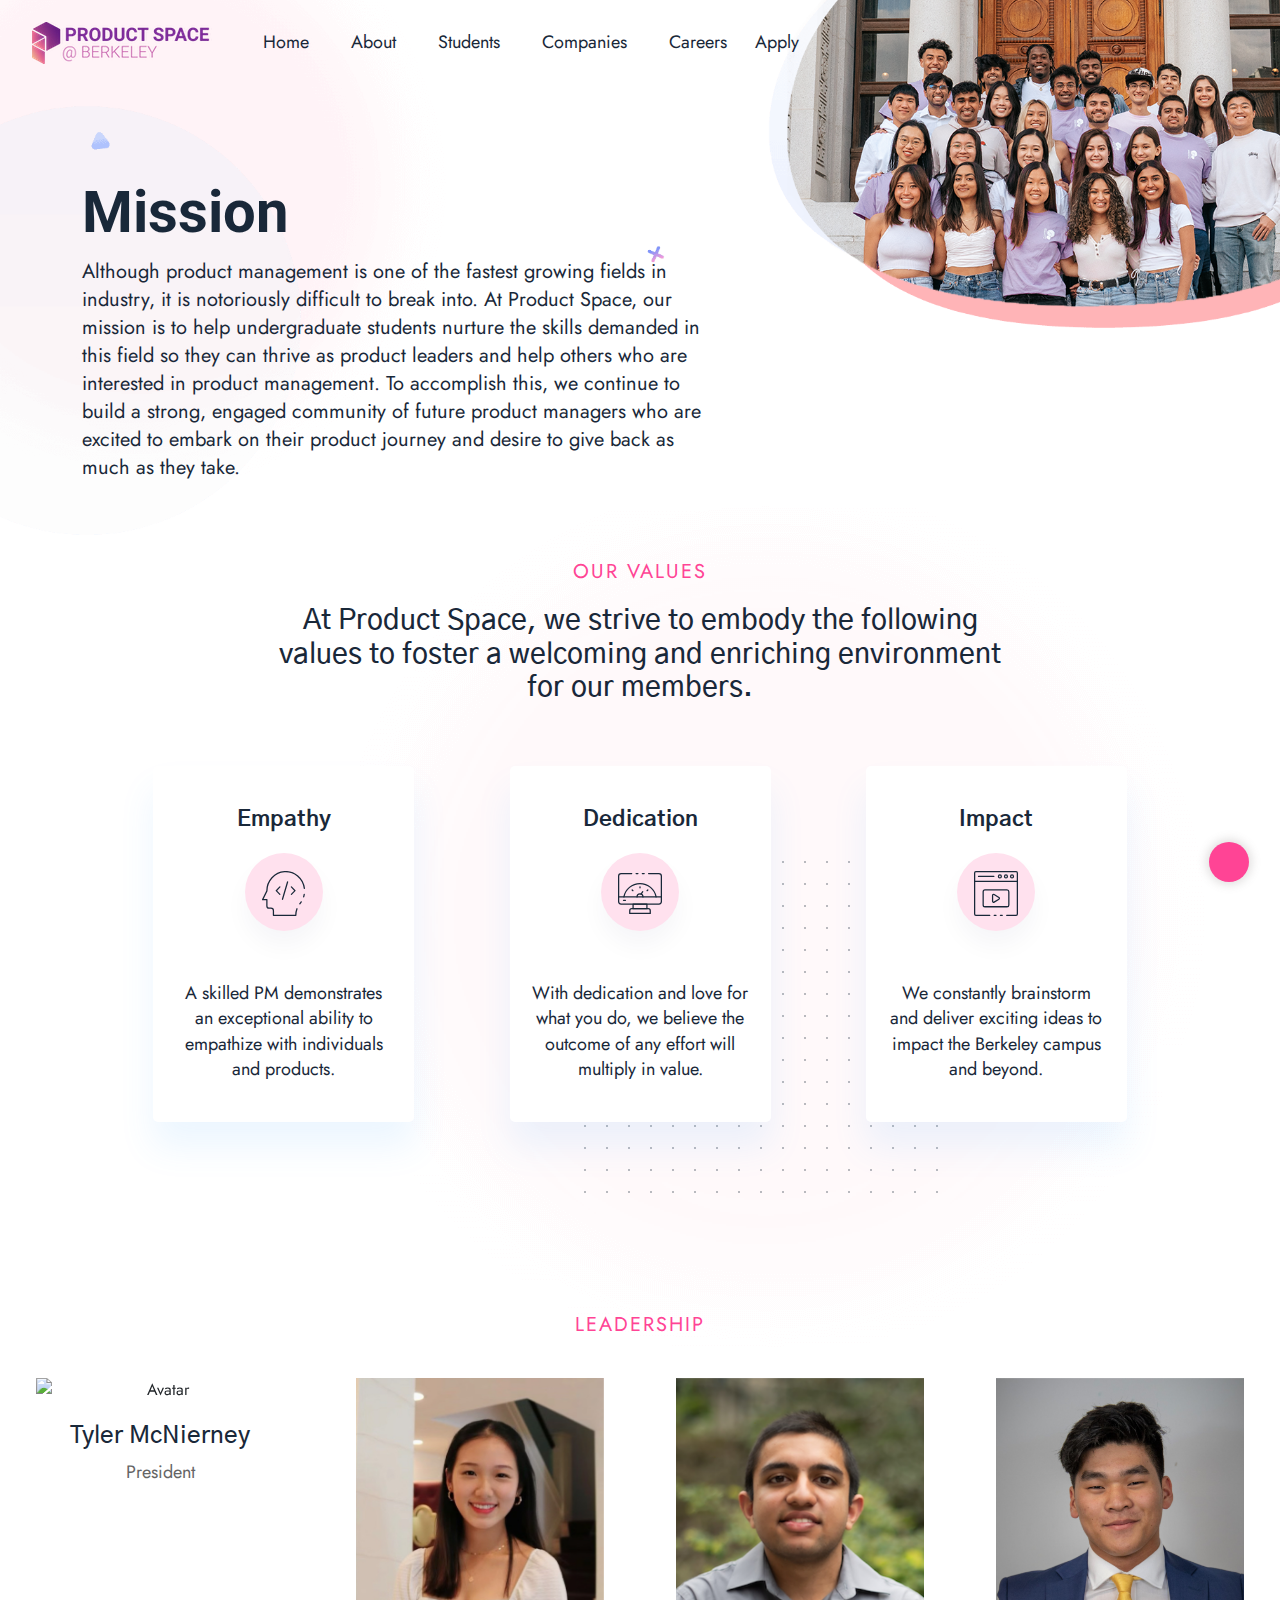
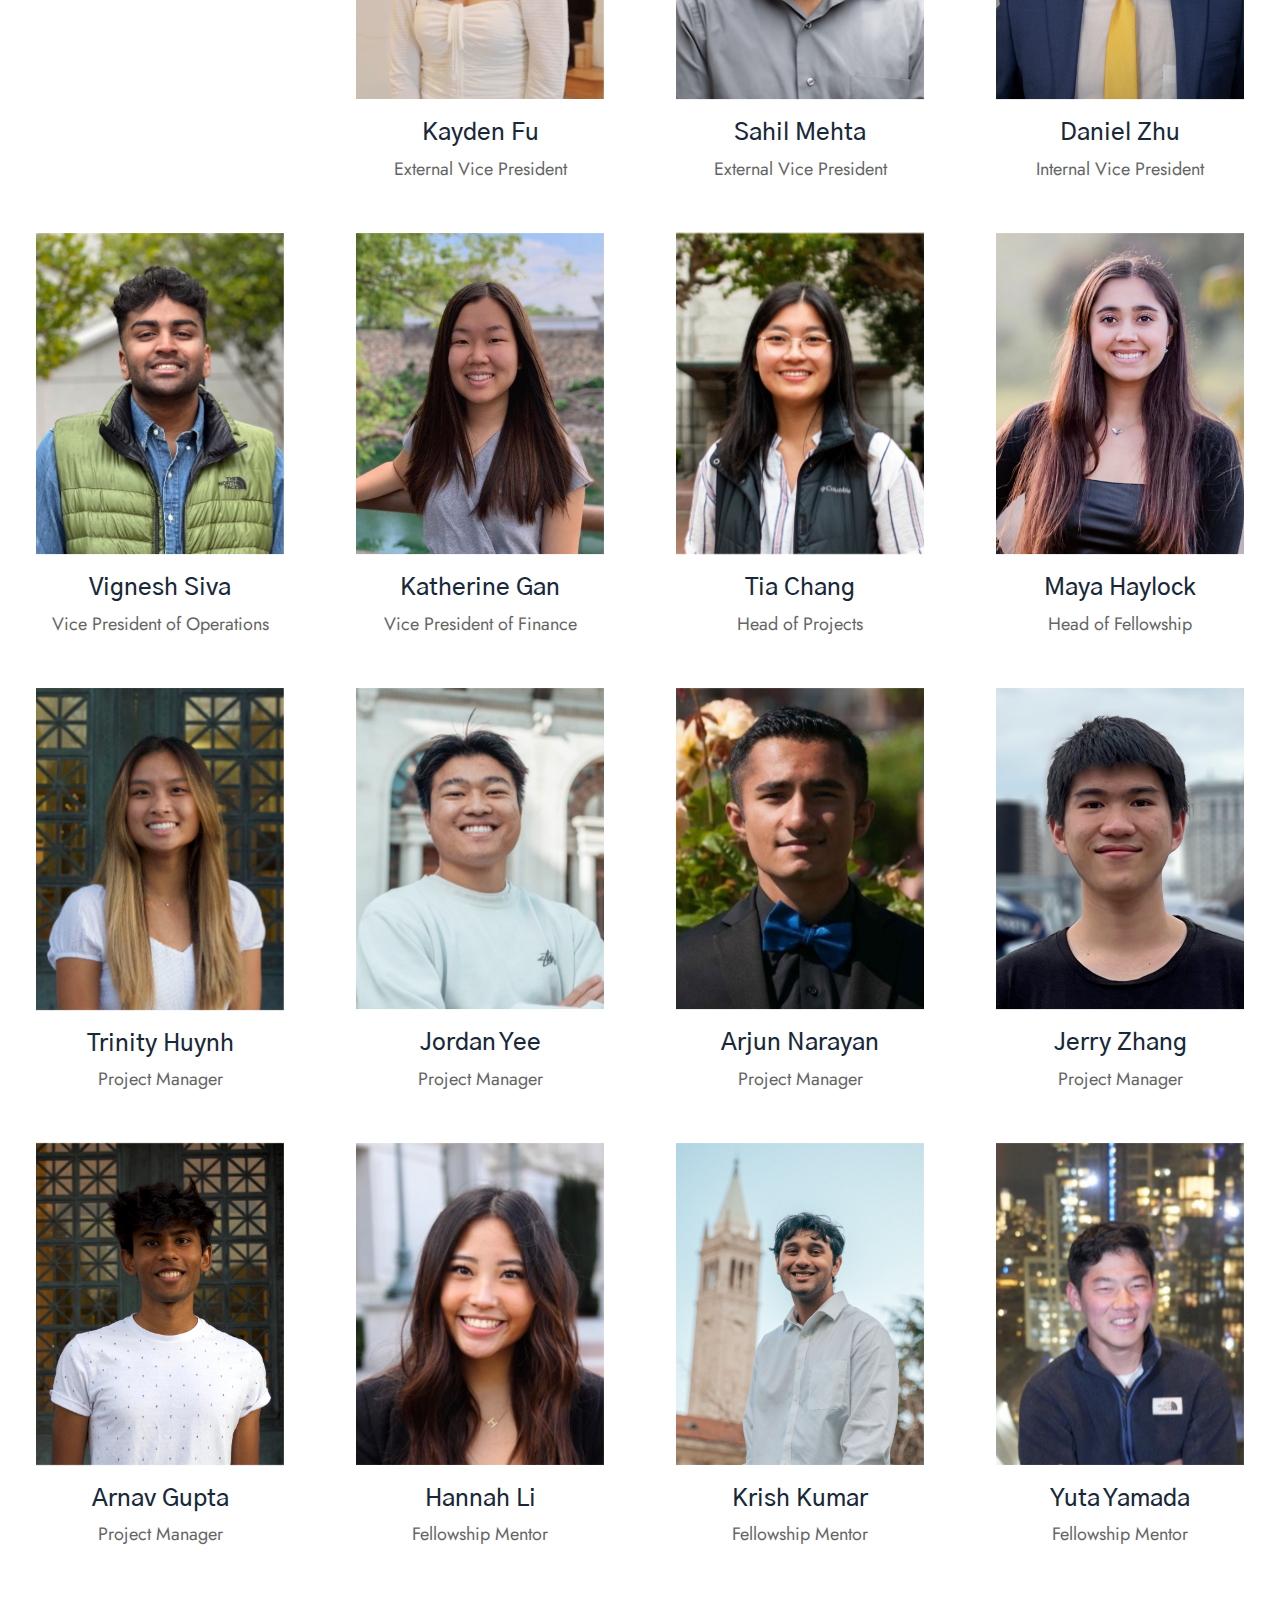
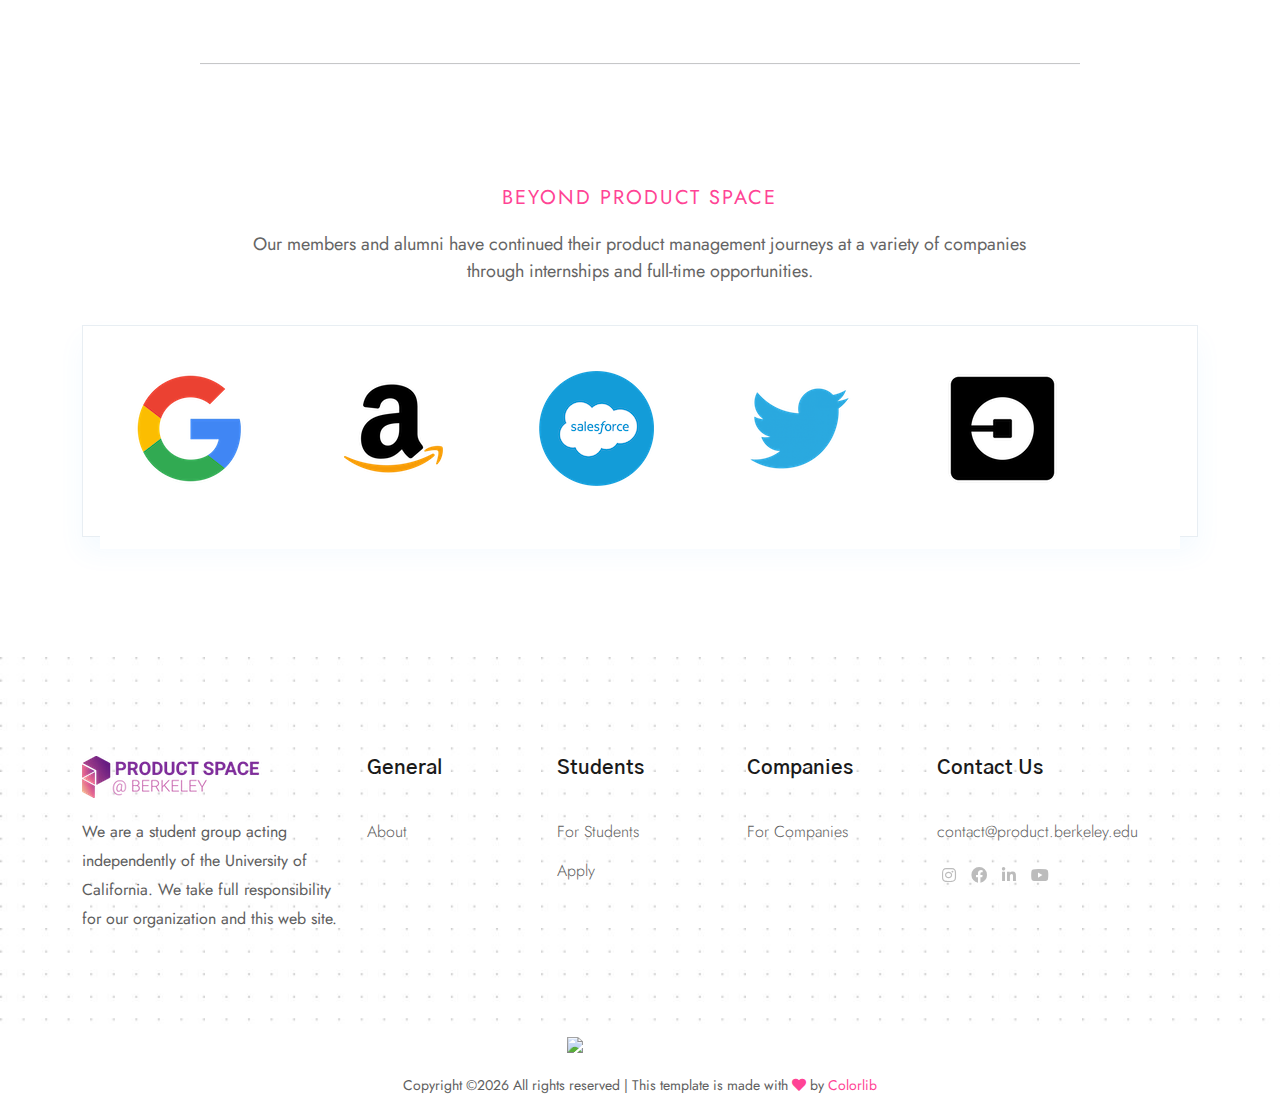
==== about.html @ 1b73aaff "updating structure" ====
<!doctype html>
<html class="no-js" lang="zxx">
<head>
    <meta charset="utf-8">
    <meta http-equiv="x-ua-compatible" content="ie=edge">
    <title>Product Space @ Berkeley</title>
    <meta name="description" content="">
    <meta name="viewport" content="width=device-width, initial-scale=1">
    <link rel="shortcut icon" type="image/x-icon" href="assets/img/icon/ps_icon.png">

    <!-- CSS here -->
    <link rel="stylesheet" href="assets/css/bootstrap.min.css">
    <link rel="stylesheet" href="assets/css/owl.carousel.min.css">
    <link rel="stylesheet" href="assets/css/slicknav.css">
    <link rel="stylesheet" href="assets/css/animate.min.css">
    <link rel="stylesheet" href="assets/css/magnific-popup.css">
    <link rel="stylesheet" href="assets/css/fontawesome-all.min.css">
    <link rel="stylesheet" href="assets/css/themify-icons.css">
    <link rel="stylesheet" href="assets/css/slick.css">
    <link rel="stylesheet" href="assets/css/nice-select.css">
    <link rel="stylesheet" href="assets/css/style.css">
    <link rel="preconnect" href="https://fonts.gstatic.com">
    <link href="https://fonts.googleapis.com/css2?family=Gothic+A1:wght@300&display=swap" rel="stylesheet">
    <link href="https://fonts.googleapis.com/css2?family=Roboto&display=swap" rel="stylesheet">

    <!-- Global site tag (gtag.js) - Google Analytics -->
    <script async src="https://www.googletagmanager.com/gtag/js?id=G-2GPF5VS513"></script>
    <script>
    window.dataLayer = window.dataLayer || [];
    function gtag(){dataLayer.push(arguments);}
    gtag('js', new Date());

    gtag('config', 'G-2GPF5VS513');
    </script>
</head>
<body>
    <header>
        <div class="header-area header-transparent">
            <div class="main-header header-sticky">
                <div class="container-fluid">
                    <div class="d-flex align-items-center justify-content-between flex-wrap position-relative">
                        <!-- Logo -->
                        <div class="left-side d-flex align-items-center">
                            <div class="logo">
                                <a href="/"><img src="assets/img/logo/logo.png" alt=""></a>
                            </div>
                            <!-- Main-menu -->
                            <div class="main-menu d-none d-lg-block">
                                <nav>
                                    <ul id="navigation">
                                        <li><a href="/">Home</a></li>
                                        <li><a href="about.html">About</a></li>
                                        <li><a href="students.html">Students</a></li>
                                        <li><a href="companies.html">Companies</a></li>
                                        <li><a href="careers.html">Careers</a></li>
                                        <li><a href="apply.html">Apply</a></li>
                                    </ul>
                                </nav>
                            </div>
                        </div>
                        <!-- Mobile Menu -->
                        <div class="col-12">
                            <div class="mobile_menu d-block d-lg-none"></div>
                        </div>
                    </div>
                </div>
            </div>
        </div>
    </header>
    <main>
        <!-- Slider Area Start-->
        <div class="slider-area position-relative">
            <div class="single-sliders slider-height2 slider-aboutbg d-flex align-items-center">
                <div class="container top-padding">
                    <div class="row align-items-center">
                        <div class="col-xxl-6 col-xl-7 col-lg-7 col-md-9">
                            <div class="hero-caption">
                                <h1>Mission</h1>
                                <p>Although product management is one of the fastest growing fields in industry, it is notoriously difficult to break into. At Product Space, our mission is to help undergraduate students nurture the skills demanded in this field so they can thrive as product leaders and help others who are interested in product management. To accomplish this, we continue to build a strong, engaged community of future product managers who are excited to embark on their product journey and desire to give back as much as they take.</p>
                            </div>
                        </div>
                    </div>
                </div>
            </div>
        </div>
        <!-- Slider Area End -->
        <!-- About Area  -->
        <section class="categories-area bottom-padding position-relative">
            <div class="container">
                <div class="row justify-content-center">
                    <div class="col-xl-8 col-lg-8 col-md-10">
                        <!-- Section Tittle -->
                        <div class="section-tittle text-center mb-60">
                            <span>Our Values</span>
                            <h3>At Product Space, we strive to embody the following values to foster a welcoming and enriching environment for our members.</h3>
                        </div>
                    </div>
                </div>
                <div class="row justify-content-evenly">
                    <div class="col-xl-3 col-lg-4 col-md-6 col-sm-6">
                        <div class="single-cat mb-50">
                            <h5><a>Empathy</a></h5>
                            <div class="cat-icon">
                                <img src="assets/img/icon/services1.svg" alt="">
                            </div>
                            <div class="cat-cap">
                                <p>A skilled PM demonstrates an exceptional ability to empathize with individuals and products.</p>
                            </div>
                        </div>
                    </div>
                    <div class="col-xl-3 col-lg-4 col-md-6 col-sm-6">
                        <div class="single-cat mb-50">
                            <h5><a>Dedication</a></h5>
                            <div class="cat-icon">
                                <img src="assets/img/icon/services2.svg" alt="">
                            </div>
                            <div class="cat-cap">
                                <p>With dedication and love for what you do, we believe the outcome of any effort will multiply in value.</p>
                            </div>
                        </div>
                    </div>
                    <div class="col-xl-3 col-lg-4 col-md-6 col-sm-6">
                        <div class="single-cat mb-50">
                            <h5><a>Impact</a></h5>
                            <div class="cat-icon">
                                <img src="assets/img/icon/services3.svg" alt="">
                            </div>
                            <div class="cat-cap">
                                <p>We constantly brainstorm and deliver exciting ideas to impact the Berkeley campus and beyond.</p>
                            </div>
                        </div>
                    </div>
                </div>
            </div>
            <div class="shape-s1 d-none d-xxl-block">
                <img src="assets/img/gallery/shape-1.png" alt="">
            </div>
            <div class="shape-s2 d-none d-xl-block">
                <img src="assets/img/gallery/shape-2.png" alt="">
            </div>
        </section>
        <!-- About Area End -->
        <!-- About 1 Start-->
        <section class="about-low-area">
            <div class="container-fluid">
                <div class="row justify-content-center pb-25">
                    <div class="col-xxl-10 col-xl-12 col-lg-8 col-md-8">
                        <!-- Section Tittle -->
                        <div class="section-tittle section-tittle3 text-center">
                            <span>Leadership</span>
                            <!-- Row One-->
                            <div class="row justify-content-around mb-15">
                                <div class="col-xl-3 col-lg-5 col-md-6 col-sm-6">
                                    <div class="section-tittle container">
                                        <img src="assets/img/profiles/tyler.jpg" style="width: 100%" class="section-tittle image" alt="Avatar">
                                        <div class="section-tittle middle">
                                            <div class="container-fluid">
                                                <a href="https://www.linkedin.com/in/tyler-mcnierney/" target="blank">
                                                    <img src="assets/img/icon/linkedin_icon.png" alt="">
                                                </a>
                                                <a href="mailto: tyler@product.berkeley.edu">
                                                    <img src="assets/img/icon/mail.png" alt="">
                                                </a>
                                            </div>
                                        </div>
                                    </div>
                                    <h4>Tyler McNierney</h4>
                                    <p>President</p>
                                </div>
                                <div class="col-xl-3 col-lg-5 col-md-6 col-sm-6">
                                    <div class="section-tittle container">
                                        <img src="assets/img/profiles/kayden.jpg" style="width: 100%" class="section-tittle image" alt="Avatar">
                                        <div class="section-tittle middle">
                                            <div class="container-fluid">
                                                <a href="https://www.linkedin.com/in/kayden-fu-0712/" target="blank">
                                                    <img src="assets/img/icon/linkedin_icon.png" alt="">
                                                </a>
                                                <a href="mailto: kayden@product.berkeley.edu">
                                                    <img src="assets/img/icon/mail.png" alt="">
                                                </a>
                                            </div>
                                        </div>
                                    </div>
                                    <h4>Kayden Fu</h4>
                                    <p>External Vice President</p>
                                </div>
                                <div class="col-xl-3 col-lg-5 col-md-6 col-sm-6">
                                    <div class="section-tittle container">
                                        <img src="assets/img/profiles/sahil.png" style="width: 100%" class="section-tittle image" alt="Avatar">
                                        <div class="section-tittle middle">
                                            <div class="container-fluid">
                                                <a href="https://www.linkedin.com/in/sahil-mehta-412783190/" target="blank">
                                                    <img src="assets/img/icon/linkedin_icon.png" alt="">
                                                </a>
                                                <a href="mailto: sahilmehta@product.berkeley.edu">
                                                    <img src="assets/img/icon/mail.png" alt="">
                                                </a>
                                            </div>
                                        </div>
                                    </div>
                                    <h4>Sahil Mehta</h4>
                                    <p>External Vice President</p>
                                </div>
                                <div class="col-xl-3 col-lg-5 col-md-6 col-sm-6">
                                    <div class="section-tittle container">
                                        <img src="assets/img/profiles/daniel.jpg" style="width: 100%" class="section-tittle image" alt="Avatar">
                                        <div class="section-tittle middle">
                                            <div class="container-fluid">
                                                <a href="https://www.linkedin.com/in/dzhu2/" target="blank">
                                                    <img src="assets/img/icon/linkedin_icon.png" alt="">
                                                </a>
                                                <a href="mailto: dan@product.berkeley.edu">
                                                    <img src="assets/img/icon/mail.png" alt="">
                                                </a>
                                            </div>
                                        </div>
                                    </div>
                                    <h4>Daniel Zhu</h4>
                                    <p>Internal Vice President</p>
                                </div>
                            </div>
                            <!-- Row Two-->
                            <div class="row justify-content-around mb-15">
                                <div class="col-xl-3 col-lg-5 col-md-6 col-sm-6">
                                    <div class="section-tittle container">
                                        <img src="assets/img/profiles/vignesh.jpg" style="width: 100%" class="section-tittle image" alt="Avatar">
                                        <div class="section-tittle middle">
                                            <div class="container-fluid">
                                                <a href="https://www.linkedin.com/in/vsivapra/" target="blank">
                                                    <img src="assets/img/icon/linkedin_icon.png" alt="">
                                                </a>
                                                <a href="mailto: vignesh@product.berkeley.edu">
                                                    <img src="assets/img/icon/mail.png" alt="">
                                                </a>
                                            </div>
                                        </div>
                                    </div>
                                    <h4>Vignesh Siva</h4>
                                    <p>Vice President of Operations</p>
                                </div>

                                <div class="col-xl-3 col-lg-5 col-md-6 col-sm-6">
                                    <div class="section-tittle container">
                                        <img src="assets/img/profiles/katherine.jpg" style="width: 100%" class="section-tittle image" alt="Avatar">
                                        <div class="section-tittle middle">
                                            <div class="container-fluid">
                                                <a href="https://www.linkedin.com/in/katherine-gan/" target="blank">
                                                    <img src="assets/img/icon/linkedin_icon.png" alt="">
                                                </a>
                                                <a href="mailto: katherine@product.berkeley.edu">
                                                    <img src="assets/img/icon/mail.png" alt="">
                                                </a>
                                            </div>
                                        </div>
                                    </div>
                                    <h4>Katherine Gan</h4>
                                    <p>Vice President of Finance</p>
                                </div>
                                <div class="col-xl-3 col-lg-5 col-md-6 col-sm-6">
                                    <div class="section-tittle container">
                                        <img src="assets/img/profiles/tia.jpg" style="width: 100%" class="section-tittle image" alt="Avatar">
                                        <div class="section-tittle middle">
                                            <div class="container-fluid">
                                                <a href="https://www.linkedin.com/in/tiatyngchang/" target="blank">
                                                    <img src="assets/img/icon/linkedin_icon.png" alt="">
                                                </a>
                                                <a href="mailto: tia@product.berkeley.edu">
                                                    <img src="assets/img/icon/mail.png" alt="">
                                                </a>
                                            </div>
                                        </div>
                                    </div>
                                    <h4>Tia Chang</h4>
                                    <p>Head of Projects</p>
                                </div>
                                <div class="col-xl-3 col-lg-5 col-md-6 col-sm-6">
                                    <div class="section-tittle container">
                                        <img src="assets/img/profiles/maya.jpeg" style="width: 100%" class="section-tittle image" alt="Avatar">
                                        <div class="section-tittle middle">
                                            <div class="container-fluid">
                                                <a href="https://www.linkedin.com/in/mayahaylock/" target="blank">
                                                    <img src="assets/img/icon/linkedin_icon.png" alt="">
                                                </a>
                                                <a href="mailto: maya@product.berkeley.edu">
                                                    <img src="assets/img/icon/mail.png" alt="">
                                                </a>
                                            </div>
                                        </div>
                                    </div>
                                    <h4>Maya Haylock</h4>
                                    <p>Head of Fellowship</p>
                                </div>
                            </div>
                            <!-- Row Three-->
                            <div class="row justify-content-around mb-15">
                                <div class="col-xl-3 col-lg-5 col-md-6 col-sm-6">
                                    <div class="section-tittle container">
                                        <img src="assets/img/profiles/trinity.jpg" style="width: 100%" class="section-tittle image" alt="Avatar">
                                        <div class="section-tittle middle">
                                            <div class="container-fluid">
                                                <a href="https://www.linkedin.com/in/trinityhuynh/" target="blank">
                                                    <img src="assets/img/icon/linkedin_icon.png" alt="">
                                                </a>
                                                <a href="mailto: trinity@product.berkeley.edu">
                                                    <img src="assets/img/icon/mail.png" alt="">
                                                </a>
                                            </div>
                                        </div>
                                    </div>
                                    <h4>Trinity Huynh</h4>
                                    <p>Project Manager</p>
                                </div>
                                <div class="col-xl-3 col-lg-5 col-md-6 col-sm-6">
                                    <div class="section-tittle container">
                                        <img src="assets/img/profiles/jordan.jpeg" style="width: 100%" class="section-tittle image" alt="Avatar">
                                        <div class="section-tittle middle">
                                            <div class="container-fluid">
                                                <a href="https://www.linkedin.com/in/jordan-terence-yee/" target="blank">
                                                    <img src="assets/img/icon/linkedin_icon.png" alt="">
                                                </a>
                                                <a href="mailto: jordan@product.berkeley.edu">
                                                    <img src="assets/img/icon/mail.png" alt="">
                                                </a>
                                            </div>
                                        </div>
                                    </div>
                                    <h4>Jordan Yee</h4>
                                    <p>Project Manager</p>
                                </div>
                                <div class="col-xl-3 col-lg-5 col-md-6 col-sm-6">
                                    <div class="section-tittle container">
                                        <img src="assets/img/profiles/arjun.jpeg" style="width: 100%" class="section-tittle image" alt="Avatar">
                                        <div class="section-tittle middle">
                                            <div class="container-fluid">
                                                <a href="https://www.linkedin.com/in/arjunn11/" target="blank">
                                                    <img src="assets/img/icon/linkedin_icon.png" alt="">
                                                </a>
                                                <a href="mailto: tia@product.berkeley.edu">
                                                    <img src="assets/img/icon/mail.png" alt="">
                                                </a>
                                            </div>
                                        </div>
                                    </div>
                                    <h4>Arjun Narayan</h4>
                                    <p>Project Manager</p>
                                </div>
                                <div class="col-xl-3 col-lg-5 col-md-6 col-sm-6">
                                    <div class="section-tittle container">
                                        <img src="assets/img/profiles/jerry.png" style="width: 100%" class="section-tittle image" alt="Avatar">
                                        <div class="section-tittle middle">
                                            <div class="container-fluid">
                                                <a href="https://www.linkedin.com/in/jerrywzhang/" target="blank">
                                                    <img src="assets/img/icon/linkedin_icon.png" alt="">
                                                </a>
                                                <a href="mailto: jerry@product.berkeley.edu">
                                                    <img src="assets/img/icon/mail.png" alt="">
                                                </a>
                                            </div>
                                        </div>
                                    </div>
                                    <h4>Jerry Zhang</h4>
                                    <p>Project Manager</p>
                                </div>
                            </div>
                            <!--Row Four-->
                            <div class="row justify-content-center mb-15">
                                <div class="col-xl-3 col-lg-5 col-md-6 col-sm-6">
                                    <div class="section-tittle container">
                                        <img src="assets/img/profiles/arnav.jpg" style="width: 100%" class="section-tittle image" alt="Avatar">
                                        <div class="section-tittle middle">
                                            <div class="container-fluid">
                                                <a href="https://www.linkedin.com/in/g-arnav/" target="blank">
                                                    <img src="assets/img/icon/linkedin_icon.png" alt="">
                                                </a>
                                                <a href="mailto: arnav@product.berkeley.edu">
                                                    <img src="assets/img/icon/mail.png" alt="">
                                                </a>
                                            </div>
                                        </div>
                                    </div>
                                    <h4>Arnav Gupta</h4>
                                    <p>Project Manager</p>
                                </div>
                                <div class="col-xl-3 col-lg-5 col-md-6 col-sm-6">
                                    <div class="section-tittle container">
                                        <img src="assets/img/profiles/hannah.jpeg" style="width: 100%" class="section-tittle image" alt="Avatar">
                                        <div class="section-tittle middle">
                                            <div class="container-fluid">
                                                <a href="https://www.linkedin.com/in/hannahshineli/" target="blank">
                                                    <img src="assets/img/icon/linkedin_icon.png" alt="">
                                                </a>
                                                <a href="mailto: hannah@product.berkeley.edu">
                                                    <img src="assets/img/icon/mail.png" alt="">
                                                </a>
                                            </div>
                                        </div>
                                    </div>
                                    <h4>Hannah Li</h4>
                                    <p>Fellowship Mentor</p>
                                </div>
                                <div class="col-xl-3 col-lg-5 col-md-6 col-sm-6">
                                    <div class="section-tittle container">
                                        <img src="assets/img/profiles/krish.jpeg" style="width: 100%" class="section-tittle image" alt="Avatar">
                                        <div class="section-tittle middle">
                                            <div class="container-fluid">
                                                <a href="https://www.linkedin.com/in/krish-kumar-739942222/" target="blank">
                                                    <img src="assets/img/icon/linkedin_icon.png" alt="">
                                                </a>
                                                <a href="mailto: krish@product.berkeley.edu">
                                                    <img src="assets/img/icon/mail.png" alt="">
                                                </a>
                                            </div>
                                        </div>
                                    </div>
                                    <h4>Krish Kumar</h4>
                                    <p>Fellowship Mentor</p>
                                </div>
                                <div class="col-xl-3 col-lg-5 col-md-6 col-sm-6">
                                    <div class="section-tittle container">
                                        <img src="assets/img/profiles/yuta.jpeg" style="width: 100%" class="section-tittle image" alt="Avatar">
                                        <div class="section-tittle middle">
                                            <div class="container-fluid">
                                                <a href="https://www.linkedin.com/in/yutayamada/" target="blank">
                                                    <img src="assets/img/icon/linkedin_icon.png" alt="">
                                                </a>
                                                <a href="mailto: yuta@product.berkeley.edu">
                                                    <img src="assets/img/icon/mail.png" alt="">
                                                </a>
                                            </div>
                                        </div>
                                    </div>
                                    <h4>Yuta Yamada</h4>
                                    <p>Fellowship Mentor</p>
                                </div>
                            </div>
                        </div>
                    </div>
                </div>
                <hr size="4" style="width:70%; margin-top: 60px; margin-bottom: 100px; margin-left: auto; margin-right: auto;">
                <div class="row justify-content-center pb-25">
                    <div class="col-xxl-6 col-xl-8 col-lg-8 col-md-10">
                        <!-- Section Tittle -->
                        <div class="section-tittle section-tittle3 text-center">
                            <span>Beyond Product Space</span>
                            <p>Our members and alumni have continued their product management journeys at a variety of companies through internships and full-time opportunities.</p>
                        </div>
                    </div>
                </div>
            </div>
        </section>
        <!-- About  End-->
        <!-- Brand Area Start -->
        <div class="brand-area bottom-padding">
            <div class="container">
                <div class="row justify-content-center align-items-center">
                    <div class="col-xl-12">
                        <div class="brand-active justify-content-center align-items-center pt-50 pb-40">
                            <div class="single-brand">
                                <!-- <h1>Google</h1> -->
                                <img src="assets/img/gallery/google.png" alt="">
                            </div>
                            <div class="single-brand">
                                <!-- <h1>Amazon</h1> -->
                                <img src="assets/img/gallery/amazon.png" alt="">
                            </div>
                            <div class="single-brand">
                                <!-- <h1>Salesforce</h1> -->
                                <img src="assets/img/gallery/salesforce.png" alt="">
                            </div>
                            <div class="single-brand">
                                <!-- <h1>Twitter</h1> -->
                                <img src="assets/img/gallery/twitter.png" alt="">
                            </div>
                            <div class="single-brand">
                                <!-- <h1>Uber</h1> -->
                                <img src="assets/img/gallery/uber.png" alt="">
                            </div>
                            <div class="single-brand">
                                <!-- <h1>Microsoft</h1> -->
                                <img src="assets/img/gallery/microsoft.png" alt="">
                            </div>
                            <div class="single-brand">
                                <!-- <h1>Tesla</h1> -->
                                <img src="assets/img/gallery/tesla.png" alt="">
                            </div>
                            <div class="single-brand">
                                <!-- <h1>Intuit</h1> -->
                                <img src="assets/img/gallery/intuit.png" alt="">
                            </div>
                            <div class="single-brand">
                                <!-- <h1>PagerDuty</h1> -->
                                <img src="assets/img/gallery/pagerduty.png" alt="">
                            </div>
                            <div class="single-brand">
                                <!-- <h1>TikTok</h1> -->
                                <img src="assets/img/gallery/tiktok.png" alt="">
                            </div>
                            <div class="single-brand">
                                <!-- <h1>Duolingo</h1> -->
                                <img src="assets/img/gallery/duolingo.png" alt="">
                            </div>
                        </div>
                    </div>
                </div>
            </div>
        </div>
        <!-- Brand Area End -->
    </main>
    <footer>
        <div class="footer-wrapper section-img-bg2" data-background="assets/img/gallery/footer-bg.jpg">
            <!-- Footer Start-->
            <div class="footer-area footer-padding">
                <div class="container">
                    <div class="row justify-content-between">
                        <div class="col-xl-3 col-lg-3 col-md-6 col-sm-8">
                            <div class="single-footer-caption mb-30">
                                <div class="single-footer-caption mb-15">
                                    <!-- logo -->
                                    <div class="footer-logo mb-20">
                                        <a href="index.html"><img src="assets/img/logo/logo.png" alt=""></a>
                                    </div>
                                    <div class="footer-tittle">
                                        <div class="footer-pera">
                                            <p>We are a student group acting independently of the University of California. We take full responsibility for our organization and this web site.</p>
                                        </div>
                                    </div>
                                </div>
                            </div>
                        </div>
                        <div class="col-xl-2 col-lg-2 col-md-4 col-sm-6">
                            <div class="single-footer-caption mb-50">
                                <div class="footer-tittle">
                                    <h4>General</h4>
                                    <ul>
                                        <li><a href="about.html">About</a></li>
                                    </ul>
                                </div>
                            </div>
                        </div>
                        <div class="col-xl-2 col-lg-2 col-md-4 col-sm-6">
                            <div class="single-footer-caption mb-50">
                                <div class="footer-tittle">
                                    <h4>Students</h4>
                                    <ul>
                                        <li><a href="students.html">For Students</a></li>
                                        <li><a href="apply.html">Apply</a></li>
                                    </ul>
                                </div>
                            </div>
                        </div>
                        <div class="col-xl-2 col-lg-2 col-md-4 col-sm-6">
                            <div class="single-footer-caption mb-50">
                                <div class="footer-tittle">
                                    <h4>Companies</h4>
                                    <ul>
                                        <li><a href="companies.html">For Companies</a></li>
                                    </ul>
                                </div>
                            </div>
                        </div>
                        <div class="col-xxl-2 col-xl-3 col-lg-4 col-md-6 col-sm-8">
                            <div class="single-footer-caption mb-50">
                                <div class="footer-tittle mb-50">
                                    <h4>Contact Us</h4>
                                    <ul>
                                        <li><a href="mailto: contact@product.berkeley.edu">contact@product.berkeley.edu</a></li>
                                    </ul>
                                    <!-- social -->
                                    <ul class="footer-social">
                                        <li><a href="https://www.instagram.com/calproductspace/" target="blank"><i class="fab fa-instagram"></i></a></li>
                                        <li><a href="https://www.facebook.com/productspaceucb" target="blank"><i class="fab fa-facebook"></i></a></li>
                                        <li><a href="https://www.linkedin.com/company/product-space-national/" target="blank"><i class="fab fa-linkedin-in"></i></a></li>
                                        <li> <a href="https://www.youtube.com/channel/UCtNdDpzREvQMLtyUYRX1KOg" target="blank"><i class="fab fa-youtube"></i></a></li>
                                    </ul>
                                </div>
                            </div>
                        </div>
                    </div>
                </div>
            </div>
            <!-- footer-bottom area -->
            <div class="footer-bottom-area">
                <div class="container">
                    <div class="footer-border">
                        <div class="row">
                            <div class="col-xl-12 ">
                                <div class="footer-copy-right text-center">
                                    <a href="https://www.ocf.berkeley.edu">
                                        <img src="https://www.ocf.berkeley.edu/hosting-logos/ocf-hosted-penguin.svg"
                                            alt="Hosted by the OCF" style="border: 0; padding-bottom: 10px;" />
                                    </a>
                                    <p>Copyright &copy;<script>document.write(new Date().getFullYear());</script> All rights reserved | This template is made with <i class="fa fa-heart color-danger" aria-hidden="true"></i> by <a href="https://colorlib.com" target="_blank" rel="nofollow noopener">Colorlib</a></p>
                                </div>
                            </div>
                        </div>
                    </div>
                </div>
            </div>
            <!-- Footer End-->
        </div>
    </footer>
    <!-- Scroll Up -->
    <div id="back-top">
        <a class="wrapper" title="Go to Top" href="#">
            <div class="arrows-container">
                <div class="arrow arrow-one">
                </div>
                <div class="arrow arrow-two">
                </div>
            </div>
        </a>
    </div>

    <!-- JS here -->
    <!-- Jquery, Popper, Bootstrap -->
    <script src="./assets/js/vendor/modernizr-3.5.0.min.js"></script>
    <script src="./assets/js/vendor/jquery-1.12.4.min.js"></script>
    <script src="./assets/js/popper.min.js"></script>
    <script src="./assets/js/bootstrap.min.js"></script>

    <!-- Slick-slider , Owl-Carousel ,slick-nav -->
    <script src="./assets/js/owl.carousel.min.js"></script>
    <script src="./assets/js/slick.min.js"></script>
    <script src="./assets/js/jquery.slicknav.min.js"></script>

    <!--wow , counter , waypoint, Nice-select -->
    <script src="./assets/js/wow.min.js"></script>
    <script src="./assets/js/jquery.magnific-popup.js"></script>
    <script src="./assets/js/jquery.nice-select.min.js"></script>
    <script src="./assets/js/jquery.counterup.min.js"></script>
    <script src="./assets/js/waypoints.min.js"></script>

    <!-- contact js -->
    <script src="./assets/js/contact.js"></script>
    <script src="./assets/js/jquery.form.js"></script>
    <script src="./assets/js/jquery.validate.min.js"></script>
    <script src="./assets/js/mail-script.js"></script>
    <script src="./assets/js/jquery.ajaxchimp.min.js"></script>

    <!--  Plugins, main-Jquery -->
    <script src="./assets/js/plugins.js"></script>
    <script src="./assets/js/main.js"></script>
</body>
</html>
---- assets/css/themify-icons.css ----
@font-face {
	font-family: 'themify';
	src:url('../fonts/themify.eot?-fvbane');


	src:url('../fonts/themify.eot?#iefix-fvbane') format('embedded-opentype'),
		url('../fonts/themify.woff?-fvbane') format('woff'),
		url('../fonts/themify.ttf?-fvbane') format('truetype'),
		url('../fonts/themify.svg?-fvbane#themify') format('svg');
	font-weight: normal;
	font-style: normal;
}

[class^="ti-"], [class*=" ti-"] {
	font-family: 'themify';
	speak: none;
	font-style: normal;
	font-weight: normal;
	font-variant: normal;
	text-transform: none;
	line-height: 1;

	/* Better Font Rendering =========== */
	-webkit-font-smoothing: antialiased;
	-moz-osx-font-smoothing: grayscale;
}

.ti-wand:before {
	content: "\e600";
}
.ti-volume:before {
	content: "\e601";
}
.ti-user:before {
	content: "\e602";
}
.ti-unlock:before {
	content: "\e603";
}
.ti-unlink:before {
	content: "\e604";
}
.ti-trash:before {
	content: "\e605";
}
.ti-thought:before {
	content: "\e606";
}
.ti-target:before {
	content: "\e607";
}
.ti-tag:before {
	content: "\e608";
}
.ti-tablet:before {
	content: "\e609";
}
.ti-star:before {
	content: "\e60a";
}
.ti-spray:before {
	content: "\e60b";
}
.ti-signal:before {
	content: "\e60c";
}
.ti-shopping-cart:before {
	content: "\e60d";
}
.ti-shopping-cart-full:before {
	content: "\e60e";
}
.ti-settings:before {
	content: "\e60f";
}
.ti-search:before {
	content: "\e610";
}
.ti-zoom-in:before {
	content: "\e611";
}
.ti-zoom-out:before {
	content: "\e612";
}
.ti-cut:before {
	content: "\e613";
}
.ti-ruler:before {
	content: "\e614";
}
.ti-ruler-pencil:before {
	content: "\e615";
}
.ti-ruler-alt:before {
	content: "\e616";
}
.ti-bookmark:before {
	content: "\e617";
}
.ti-bookmark-alt:before {
	content: "\e618";
}
.ti-reload:before {
	content: "\e619";
}
.ti-plus:before {
	content: "\e61a";
}
.ti-pin:before {
	content: "\e61b";
}
.ti-pencil:before {
	content: "\e61c";
}
.ti-pencil-alt:before {
	content: "\e61d";
}
.ti-paint-roller:before {
	content: "\e61e";
}
.ti-paint-bucket:before {
	content: "\e61f";
}
.ti-na:before {
	content: "\e620";
}
.ti-mobile:before {
	content: "\e621";
}
.ti-minus:before {
	content: "\e622";
}
.ti-medall:before {
	content: "\e623";
}
.ti-medall-alt:before {
	content: "\e624";
}
.ti-marker:before {
	content: "\e625";
}
.ti-marker-alt:before {
	content: "\e626";
}
.ti-arrow-up:before {
	content: "\e627";
}
.ti-arrow-right:before {
	content: "\e628";
}
.ti-arrow-left:before {
	content: "\e629";
}
.ti-arrow-down:before {
	content: "\e62a";
}
.ti-lock:before {
	content: "\e62b";
}
.ti-location-arrow:before {
	content: "\e62c";
}
.ti-link:before {
	content: "\e62d";
}
.ti-layout:before {
	content: "\e62e";
}
.ti-layers:before {
	content: "\e62f";
}
.ti-layers-alt:before {
	content: "\e630";
}
.ti-key:before {
	content: "\e631";
}
.ti-import:before {
	content: "\e632";
}
.ti-image:before {
	content: "\e633";
}
.ti-heart:before {
	content: "\e634";
}
.ti-heart-broken:before {
	content: "\e635";
}
.ti-hand-stop:before {
	content: "\e636";
}
.ti-hand-open:before {
	content: "\e637";
}
.ti-hand-drag:before {
	content: "\e638";
}
.ti-folder:before {
	content: "\e639";
}
.ti-flag:before {
	content: "\e63a";
}
.ti-flag-alt:before {
	content: "\e63b";
}
.ti-flag-alt-2:before {
	content: "\e63c";
}
.ti-eye:before {
	content: "\e63d";
}
.ti-export:before {
	content: "\e63e";
}
.ti-exchange-vertical:before {
	content: "\e63f";
}
.ti-desktop:before {
	content: "\e640";
}
.ti-cup:before {
	content: "\e641";
}
.ti-crown:before {
	content: "\e642";
}
.ti-comments:before {
	content: "\e643";
}
.ti-comment:before {
	content: "\e644";
}
.ti-comment-alt:before {
	content: "\e645";
}
.ti-close:before {
	content: "\e646";
}
.ti-clip:before {
	content: "\e647";
}
.ti-angle-up:before {
	content: "\e648";
}
.ti-angle-right:before {
	content: "\e649";
}
.ti-angle-left:before {
	content: "\e64a";
}
.ti-angle-down:before {
	content: "\e64b";
}
.ti-check:before {
	content: "\e64c";
}
.ti-check-box:before {
	content: "\e64d";
}
.ti-camera:before {
	content: "\e64e";
}
.ti-announcement:before {
	content: "\e64f";
}
.ti-brush:before {
	content: "\e650";
}
.ti-briefcase:before {
	content: "\e651";
}
.ti-bolt:before {
	content: "\e652";
}
.ti-bolt-alt:before {
	content: "\e653";
}
.ti-blackboard:before {
	content: "\e654";
}
.ti-bag:before {
	content: "\e655";
}
.ti-move:before {
	content: "\e656";
}
.ti-arrows-vertical:before {
	content: "\e657";
}
.ti-arrows-horizontal:before {
	content: "\e658";
}
.ti-fullscreen:before {
	content: "\e659";
}
.ti-arrow-top-right:before {
	content: "\e65a";
}
.ti-arrow-top-left:before {
	content: "\e65b";
}
.ti-arrow-circle-up:before {
	content: "\e65c";
}
.ti-arrow-circle-right:before {
	content: "\e65d";
}
.ti-arrow-circle-left:before {
	content: "\e65e";
}
.ti-arrow-circle-down:before {
	content: "\e65f";
}
.ti-angle-double-up:before {
	content: "\e660";
}
.ti-angle-double-right:before {
	content: "\e661";
}
.ti-angle-double-left:before {
	content: "\e662";
}
.ti-angle-double-down:before {
	content: "\e663";
}
.ti-zip:before {
	content: "\e664";
}
.ti-world:before {
	content: "\e665";
}
.ti-wheelchair:before {
	content: "\e666";
}
.ti-view-list:before {
	content: "\e667";
}
.ti-view-list-alt:before {
	content: "\e668";
}
.ti-view-grid:before {
	content: "\e669";
}
.ti-uppercase:before {
	content: "\e66a";
}
.ti-upload:before {
	content: "\e66b";
}
.ti-underline:before {
	content: "\e66c";
}
.ti-truck:before {
	content: "\e66d";
}
.ti-timer:before {
	content: "\e66e";
}
.ti-ticket:before {
	content: "\e66f";
}
.ti-thumb-up:before {
	content: "\e670";
}
.ti-thumb-down:before {
	content: "\e671";
}
.ti-text:before {
	content: "\e672";
}
.ti-stats-up:before {
	content: "\e673";
}
.ti-stats-down:before {
	content: "\e674";
}
.ti-split-v:before {
	content: "\e675";
}
.ti-split-h:before {
	content: "\e676";
}
.ti-smallcap:before {
	content: "\e677";
}
.ti-shine:before {
	content: "\e678";
}
.ti-shift-right:before {
	content: "\e679";
}
.ti-shift-left:before {
	content: "\e67a";
}
.ti-shield:before {
	content: "\e67b";
}
.ti-notepad:before {
	content: "\e67c";
}
.ti-server:before {
	content: "\e67d";
}
.ti-quote-right:before {
	content: "\e67e";
}
.ti-quote-left:before {
	content: "\e67f";
}
.ti-pulse:before {
	content: "\e680";
}
.ti-printer:before {
	content: "\e681";
}
.ti-power-off:before {
	content: "\e682";
}
.ti-plug:before {
	content: "\e683";
}
.ti-pie-chart:before {
	content: "\e684";
}
.ti-paragraph:before {
	content: "\e685";
}
.ti-panel:before {
	content: "\e686";
}
.ti-package:before {
	content: "\e687";
}
.ti-music:before {
	content: "\e688";
}
.ti-music-alt:before {
	content: "\e689";
}
.ti-mouse:before {
	content: "\e68a";
}
.ti-mouse-alt:before {
	content: "\e68b";
}
.ti-money:before {
	content: "\e68c";
}
.ti-microphone:before {
	content: "\e68d";
}
.ti-menu:before {
	content: "\e68e";
}
.ti-menu-alt:before {
	content: "\e68f";
}
.ti-map:before {
	content: "\e690";
}
.ti-map-alt:before {
	content: "\e691";
}
.ti-loop:before {
	content: "\e692";
}
.ti-location-pin:before {
	content: "\e693";
}
.ti-list:before {
	content: "\e694";
}
.ti-light-bulb:before {
	content: "\e695";
}
.ti-Italic:before {
	content: "\e696";
}
.ti-info:before {
	content: "\e697";
}
.ti-infinite:before {
	content: "\e698";
}
.ti-id-badge:before {
	content: "\e699";
}
.ti-hummer:before {
	content: "\e69a";
}
.ti-home:before {
	content: "\e69b";
}
.ti-help:before {
	content: "\e69c";
}
.ti-headphone:before {
	content: "\e69d";
}
.ti-harddrives:before {
	content: "\e69e";
}
.ti-harddrive:before {
	content: "\e69f";
}
.ti-gift:before {
	content: "\e6a0";
}
.ti-game:before {
	content: "\e6a1";
}
.ti-filter:before {
	content: "\e6a2";
}
.ti-files:before {
	content: "\e6a3";
}
.ti-file:before {
	content: "\e6a4";
}
.ti-eraser:before {
	content: "\e6a5";
}
.ti-envelope:before {
	content: "\e6a6";
}
.ti-download:before {
	content: "\e6a7";
}
.ti-direction:before {
	content: "\e6a8";
}
.ti-direction-alt:before {
	content: "\e6a9";
}
.ti-dashboard:before {
	content: "\e6aa";
}
.ti-control-stop:before {
	content: "\e6ab";
}
.ti-control-shuffle:before {
	content: "\e6ac";
}
.ti-control-play:before {
	content: "\e6ad";
}
.ti-control-pause:before {
	content: "\e6ae";
}
.ti-control-forward:before {
	content: "\e6af";
}
.ti-control-backward:before {
	content: "\e6b0";
}
.ti-cloud:before {
	content: "\e6b1";
}
.ti-cloud-up:before {
	content: "\e6b2";
}
.ti-cloud-down:before {
	content: "\e6b3";
}
.ti-clipboard:before {
	content: "\e6b4";
}
.ti-car:before {
	content: "\e6b5";
}
.ti-calendar:before {
	content: "\e6b6";
}
.ti-book:before {
	content: "\e6b7";
}
.ti-bell:before {
	content: "\e6b8";
}
.ti-basketball:before {
	content: "\e6b9";
}
.ti-bar-chart:before {
	content: "\e6ba";
}
.ti-bar-chart-alt:before {
	content: "\e6bb";
}
.ti-back-right:before {
	content: "\e6bc";
}
.ti-back-left:before {
	content: "\e6bd";
}
.ti-arrows-corner:before {
	content: "\e6be";
}
.ti-archive:before {
	content: "\e6bf";
}
.ti-anchor:before {
	content: "\e6c0";
}
.ti-align-right:before {
	content: "\e6c1";
}
.ti-align-left:before {
	content: "\e6c2";
}
.ti-align-justify:before {
	content: "\e6c3";
}
.ti-align-center:before {
	content: "\e6c4";
}
.ti-alert:before {
	content: "\e6c5";
}
.ti-alarm-clock:before {
	content: "\e6c6";
}
.ti-agenda:before {
	content: "\e6c7";
}
.ti-write:before {
	content: "\e6c8";
}
.ti-window:before {
	content: "\e6c9";
}
.ti-widgetized:before {
	content: "\e6ca";
}
.ti-widget:before {
	content: "\e6cb";
}
.ti-widget-alt:before {
	content: "\e6cc";
}
.ti-wallet:before {
	content: "\e6cd";
}
.ti-video-clapper:before {
	content: "\e6ce";
}
.ti-video-camera:before {
	content: "\e6cf";
}
.ti-vector:before {
	content: "\e6d0";
}
.ti-themify-logo:before {
	content: "\e6d1";
}
.ti-themify-favicon:before {
	content: "\e6d2";
}
.ti-themify-favicon-alt:before {
	content: "\e6d3";
}
.ti-support:before {
	content: "\e6d4";
}
.ti-stamp:before {
	content: "\e6d5";
}
.ti-split-v-alt:before {
	content: "\e6d6";
}
.ti-slice:before {
	content: "\e6d7";
}
.ti-shortcode:before {
	content: "\e6d8";
}
.ti-shift-right-alt:before {
	content: "\e6d9";
}
.ti-shift-left-alt:before {
	content: "\e6da";
}
.ti-ruler-alt-2:before {
	content: "\e6db";
}
.ti-receipt:before {
	content: "\e6dc";
}
.ti-pin2:before {
	content: "\e6dd";
}
.ti-pin-alt:before {
	content: "\e6de";
}
.ti-pencil-alt2:before {
	content: "\e6df";
}
.ti-palette:before {
	content: "\e6e0";
}
.ti-more:before {
	content: "\e6e1";
}
.ti-more-alt:before {
	content: "\e6e2";
}
.ti-microphone-alt:before {
	content: "\e6e3";
}
.ti-magnet:before {
	content: "\e6e4";
}
.ti-line-double:before {
	content: "\e6e5";
}
.ti-line-dotted:before {
	content: "\e6e6";
}
.ti-line-dashed:before {
	content: "\e6e7";
}
.ti-layout-width-full:before {
	content: "\e6e8";
}
.ti-layout-width-default:before {
	content: "\e6e9";
}
.ti-layout-width-default-alt:before {
	content: "\e6ea";
}
.ti-layout-tab:before {
	content: "\e6eb";
}
.ti-layout-tab-window:before {
	content: "\e6ec";
}
.ti-layout-tab-v:before {
	content: "\e6ed";
}
.ti-layout-tab-min:before {
	content: "\e6ee";
}
.ti-layout-slider:before {
	content: "\e6ef";
}
.ti-layout-slider-alt:before {
	content: "\e6f0";
}
.ti-layout-sidebar-right:before {
	content: "\e6f1";
}
.ti-layout-sidebar-none:before {
	content: "\e6f2";
}
.ti-layout-sidebar-left:before {
	content: "\e6f3";
}
.ti-layout-placeholder:before {
	content: "\e6f4";
}
.ti-layout-menu:before {
	content: "\e6f5";
}
.ti-layout-menu-v:before {
	content: "\e6f6";
}
.ti-layout-menu-separated:before {
	content: "\e6f7";
}
.ti-layout-menu-full:before {
	content: "\e6f8";
}
.ti-layout-media-right-alt:before {
	content: "\e6f9";
}
.ti-layout-media-right:before {
	content: "\e6fa";
}
.ti-layout-media-overlay:before {
	content: "\e6fb";
}
.ti-layout-media-overlay-alt:before {
	content: "\e6fc";
}
.ti-layout-media-overlay-alt-2:before {
	content: "\e6fd";
}
.ti-layout-media-left-alt:before {
	content: "\e6fe";
}
.ti-layout-media-left:before {
	content: "\e6ff";
}
.ti-layout-media-center-alt:before {
	content: "\e700";
}
.ti-layout-media-center:before {
	content: "\e701";
}
.ti-layout-list-thumb:before {
	content: "\e702";
}
.ti-layout-list-thumb-alt:before {
	content: "\e703";
}
.ti-layout-list-post:before {
	content: "\e704";
}
.ti-layout-list-large-image:before {
	content: "\e705";
}
.ti-layout-line-solid:before {
	content: "\e706";
}
.ti-layout-grid4:before {
	content: "\e707";
}
.ti-layout-grid3:before {
	content: "\e708";
}
.ti-layout-grid2:before {
	content: "\e709";
}
.ti-layout-grid2-thumb:before {
	content: "\e70a";
}
.ti-layout-cta-right:before {
	content: "\e70b";
}
.ti-layout-cta-left:before {
	content: "\e70c";
}
.ti-layout-cta-center:before {
	content: "\e70d";
}
.ti-layout-cta-btn-right:before {
	content: "\e70e";
}
.ti-layout-cta-btn-left:before {
	content: "\e70f";
}
.ti-layout-column4:before {
	content: "\e710";
}
.ti-layout-column3:before {
	content: "\e711";
}
.ti-layout-column2:before {
	content: "\e712";
}
.ti-layout-accordion-separated:before {
	content: "\e713";
}
.ti-layout-accordion-merged:before {
	content: "\e714";
}
.ti-layout-accordion-list:before {
	content: "\e715";
}
.ti-ink-pen:before {
	content: "\e716";
}
.ti-info-alt:before {
	content: "\e717";
}
.ti-help-alt:before {
	content: "\e718";
}
.ti-headphone-alt:before {
	content: "\e719";
}
.ti-hand-point-up:before {
	content: "\e71a";
}
.ti-hand-point-right:before {
	content: "\e71b";
}
.ti-hand-point-left:before {
	content: "\e71c";
}
.ti-hand-point-down:before {
	content: "\e71d";
}
.ti-gallery:before {
	content: "\e71e";
}
.ti-face-smile:before {
	content: "\e71f";
}
.ti-face-sad:before {
	content: "\e720";
}
.ti-credit-card:before {
	content: "\e721";
}
.ti-control-skip-forward:before {
	content: "\e722";
}
.ti-control-skip-backward:before {
	content: "\e723";
}
.ti-control-record:before {
	content: "\e724";
}
.ti-control-eject:before {
	content: "\e725";
}
.ti-comments-smiley:before {
	content: "\e726";
}
.ti-brush-alt:before {
	content: "\e727";
}
.ti-youtube:before {
	content: "\e728";
}
.ti-vimeo:before {
	content: "\e729";
}
.ti-twitter:before {
	content: "\e72a";
}
.ti-time:before {
	content: "\e72b";
}
.ti-tumblr:before {
	content: "\e72c";
}
.ti-skype:before {
	content: "\e72d";
}
.ti-share:before {
	content: "\e72e";
}
.ti-share-alt:before {
	content: "\e72f";
}
.ti-rocket:before {
	content: "\e730";
}
.ti-pinterest:before {
	content: "\e731";
}
.ti-new-window:before {
	content: "\e732";
}
.ti-microsoft:before {
	content: "\e733";
}
.ti-list-ol:before {
	content: "\e734";
}
.ti-linkedin:before {
	content: "\e735";
}
.ti-layout-sidebar-2:before {
	content: "\e736";
}
.ti-layout-grid4-alt:before {
	content: "\e737";
}
.ti-layout-grid3-alt:before {
	content: "\e738";
}
.ti-layout-grid2-alt:before {
	content: "\e739";
}
.ti-layout-column4-alt:before {
	content: "\e73a";
}
.ti-layout-column3-alt:before {
	content: "\e73b";
}
.ti-layout-column2-alt:before {
	content: "\e73c";
}
.ti-instagram:before {
	content: "\e73d";
}
.ti-google:before {
	content: "\e73e";
}
.ti-github:before {
	content: "\e73f";
}
.ti-flickr:before {
	content: "\e740";
}
.ti-facebook:before {
	content: "\e741";
}
.ti-dropbox:before {
	content: "\e742";
}
.ti-dribbble:before {
	content: "\e743";
}
.ti-apple:before {
	content: "\e744";
}
.ti-android:before {
	content: "\e745";
}
.ti-save:before {
	content: "\e746";
}
.ti-save-alt:before {
	content: "\e747";
}
.ti-yahoo:before {
	content: "\e748";
}
.ti-wordpress:before {
	content: "\e749";
}
.ti-vimeo-alt:before {
	content: "\e74a";
}
.ti-twitter-alt:before {
	content: "\e74b";
}
.ti-tumblr-alt:before {
	content: "\e74c";
}
.ti-trello:before {
	content: "\e74d";
}
.ti-stack-overflow:before {
	content: "\e74e";
}
.ti-soundcloud:before {
	content: "\e74f";
}
.ti-sharethis:before {
	content: "\e750";
}
.ti-sharethis-alt:before {
	content: "\e751";
}
.ti-reddit:before {
	content: "\e752";
}
.ti-pinterest-alt:before {
	content: "\e753";
}
.ti-microsoft-alt:before {
	content: "\e754";
}
.ti-linux:before {
	content: "\e755";
}
.ti-jsfiddle:before {
	content: "\e756";
}
.ti-joomla:before {
	content: "\e757";
}
.ti-html5:before {
	content: "\e758";
}
.ti-flickr-alt:before {
	content: "\e759";
}
.ti-email:before {
	content: "\e75a";
}
.ti-drupal:before {
	content: "\e75b";
}
.ti-dropbox-alt:before {
	content: "\e75c";
}
.ti-css3:before {
	content: "\e75d";
}
.ti-rss:before {
	content: "\e75e";
}
.ti-rss-alt:before {
	content: "\e75f";
}
---- assets/css/nice-select.css ----
.nice-select {
  -webkit-tap-highlight-color: transparent;
  background-color: #fff;
  border-radius: 5px;
  border: solid 1px #e8e8e8;
  box-sizing: border-box;
  clear: both;
  cursor: pointer;
  display: block;
  float: left;
  font-family: inherit;
  font-size: 14px;
  font-weight: normal;
  height: 42px;
  line-height: 40px;
  outline: none;
  padding-left: 18px;
  padding-right: 30px;
  position: relative;
  text-align: left !important;
  -webkit-transition: all 0.2s ease-in-out;
  transition: all 0.2s ease-in-out;
  -webkit-user-select: none;
     -moz-user-select: none;
      -ms-user-select: none;
          user-select: none;
  white-space: nowrap;
  width: auto; }
  .nice-select:hover {
    border-color: #dbdbdb; }
  .nice-select:active, .nice-select.open, .nice-select:focus {
    border-color: #999; }
  .nice-select:after {
    border-bottom: 2px solid #999;
    border-right: 2px solid #999;
    content: '';
    display: block;
    height: 5px;
    margin-top: -4px;
    pointer-events: none;
    position: absolute;
    right: 12px;
    top: 50%;
    -webkit-transform-origin: 66% 66%;
        -ms-transform-origin: 66% 66%;
            transform-origin: 66% 66%;
    -webkit-transform: rotate(45deg);
        -ms-transform: rotate(45deg);
            transform: rotate(45deg);
    -webkit-transition: all 0.15s ease-in-out;
    transition: all 0.15s ease-in-out;
    width: 5px; }
  .nice-select.open:after {
    -webkit-transform: rotate(-135deg);
        -ms-transform: rotate(-135deg);
            transform: rotate(-135deg); }
  .nice-select.open .list {
    opacity: 1;
    pointer-events: auto;
    -webkit-transform: scale(1) translateY(0);
        -ms-transform: scale(1) translateY(0);
            transform: scale(1) translateY(0); }
  .nice-select.disabled {
    border-color: #ededed;
    color: #999;
    pointer-events: none; }
    .nice-select.disabled:after {
      border-color: #cccccc; }
  .nice-select.wide {
    width: 100%; }
    .nice-select.wide .list {
      left: 0 !important;
      right: 0 !important; }
  .nice-select.right {
    float: right; }
    .nice-select.right .list {
      left: auto;
      right: 0; }
  .nice-select.small {
    font-size: 12px;
    height: 36px;
    line-height: 34px; }
    .nice-select.small:after {
      height: 4px;
      width: 4px; }
    .nice-select.small .option {
      line-height: 34px;
      min-height: 34px; }
  .nice-select .list {
    background-color: #fff;
    border-radius: 5px;
    box-shadow: 0 0 0 1px rgba(68, 68, 68, 0.11);
    box-sizing: border-box;
    margin-top: 4px;
    opacity: 0;
    overflow: hidden;
    padding: 0;
    pointer-events: none;
    position: absolute;
    top: 100%;
    left: 0;
    -webkit-transform-origin: 50% 0;
        -ms-transform-origin: 50% 0;
            transform-origin: 50% 0;
    -webkit-transform: scale(0.75) translateY(-21px);
        -ms-transform: scale(0.75) translateY(-21px);
            transform: scale(0.75) translateY(-21px);
    -webkit-transition: all 0.2s cubic-bezier(0.5, 0, 0, 1.25), opacity 0.15s ease-out;
    transition: all 0.2s cubic-bezier(0.5, 0, 0, 1.25), opacity 0.15s ease-out;
    z-index: 9; }
    .nice-select .list:hover .option:not(:hover) {
      background-color: transparent !important; }
  .nice-select .option {
    cursor: pointer;
    font-weight: 400;
    line-height: 40px;
    list-style: none;
    min-height: 40px;
    outline: none;
    padding-left: 18px;
    padding-right: 29px;
    text-align: left;
    -webkit-transition: all 0.2s;
    transition: all 0.2s; }
    .nice-select .option:hover, .nice-select .option.focus, .nice-select .option.selected.focus {
      background-color: #f6f6f6; }
    .nice-select .option.selected {
      font-weight: bold; }
    .nice-select .option.disabled {
      background-color: transparent;
      color: #999;
      cursor: default; }

.no-csspointerevents .nice-select .list {
  display: none; }

.no-csspointerevents .nice-select.open .list {
  display: block; }
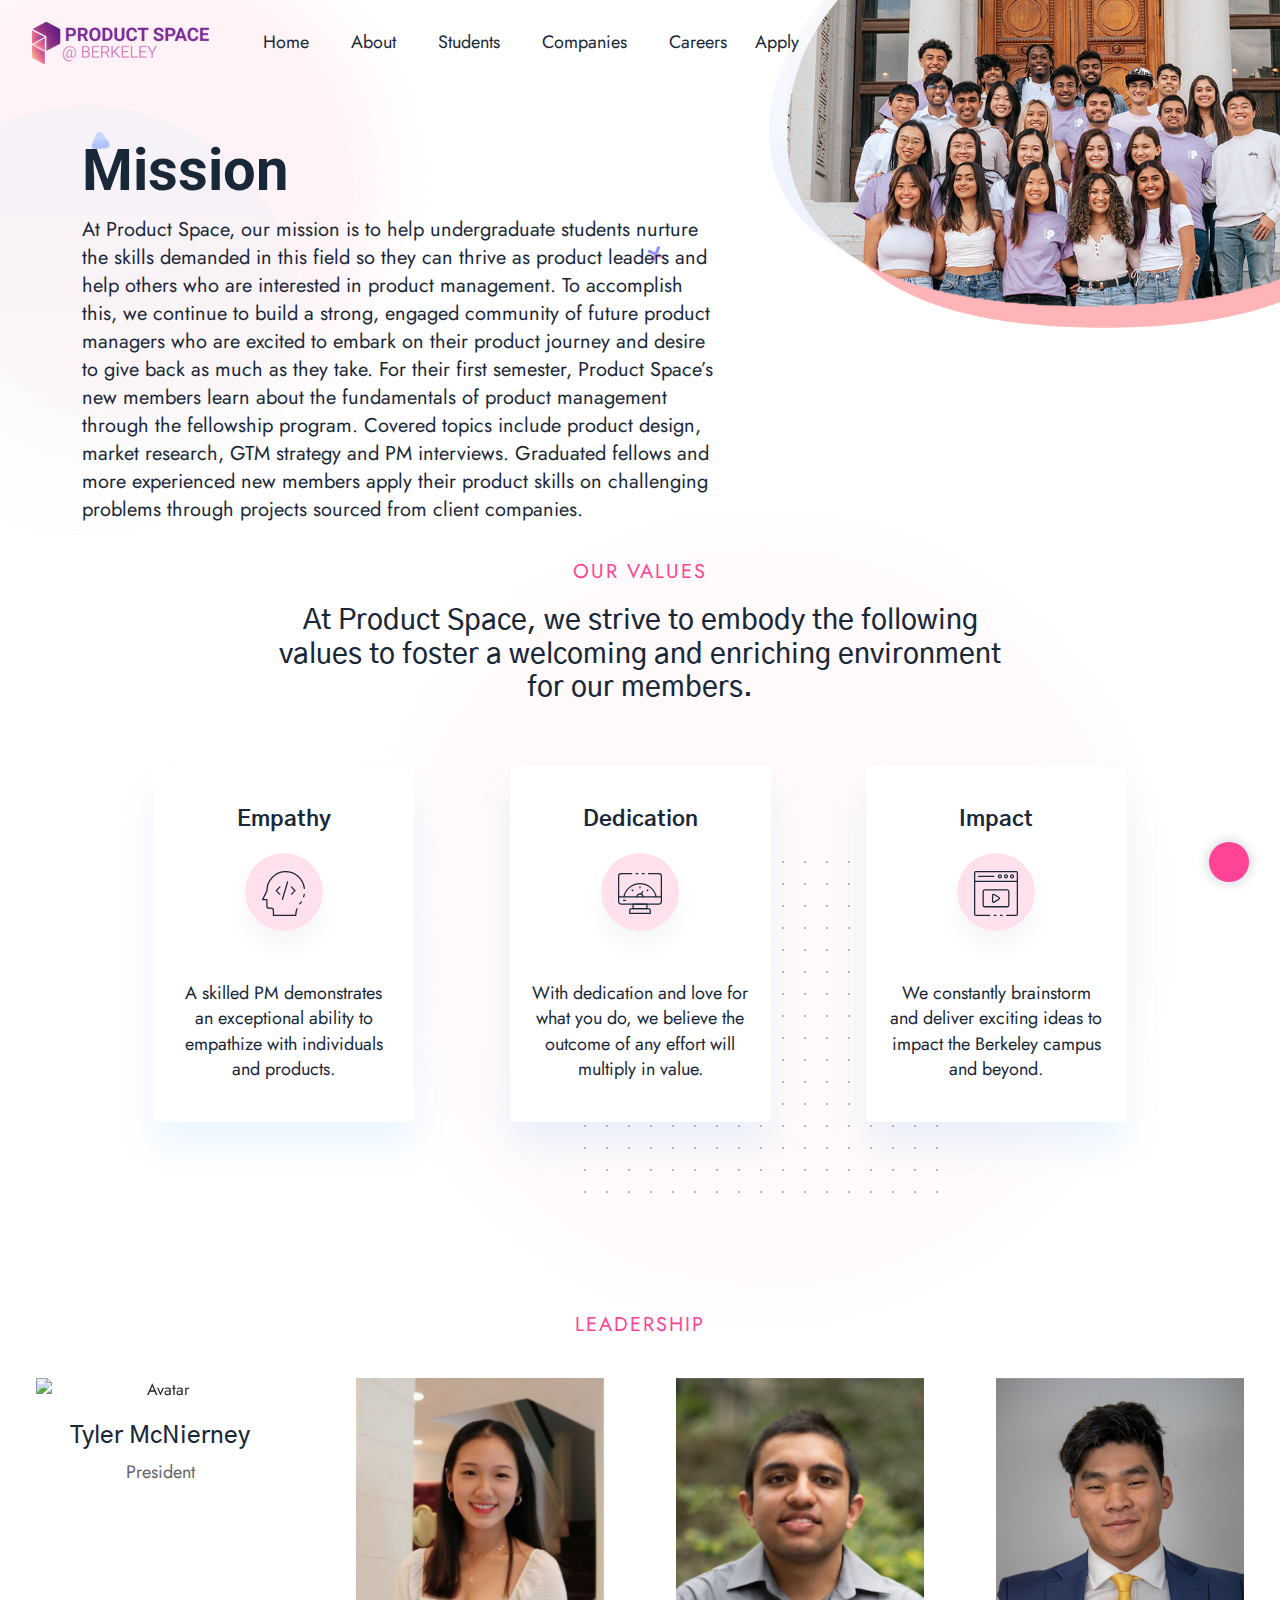
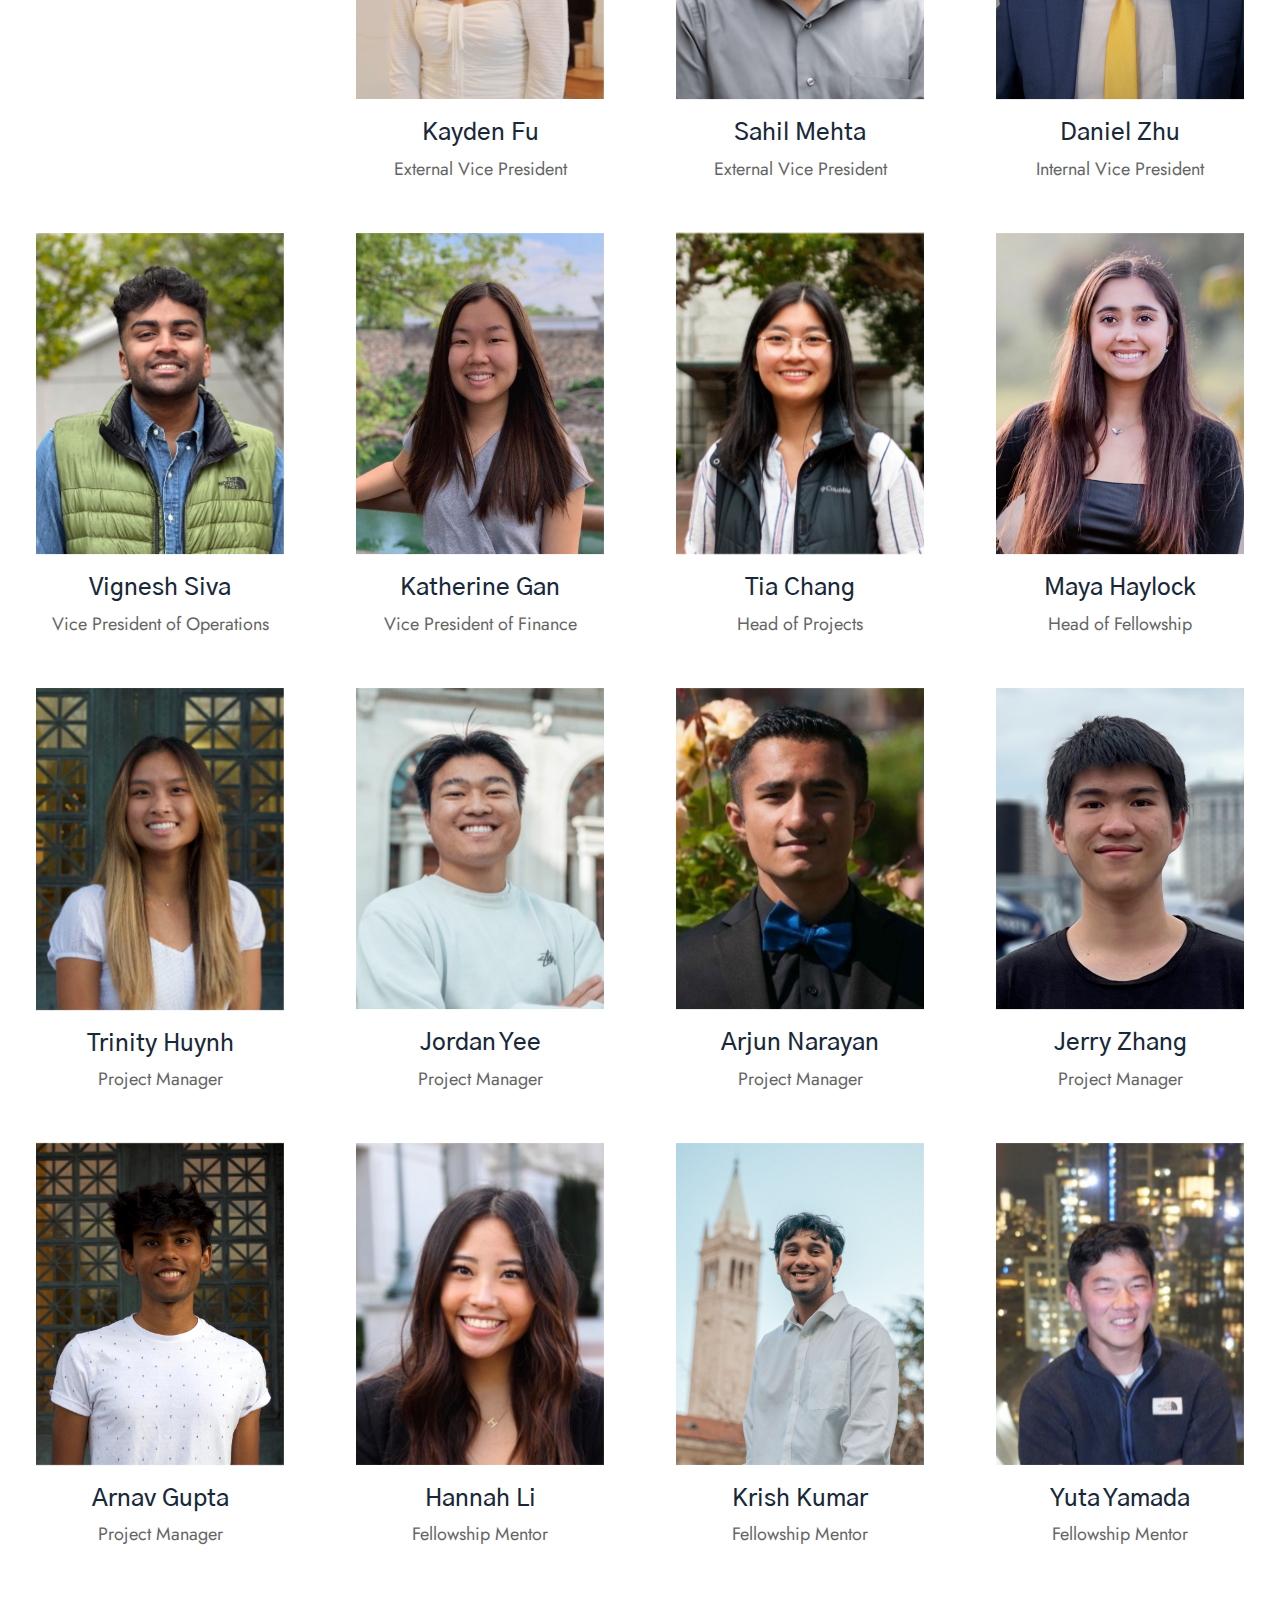
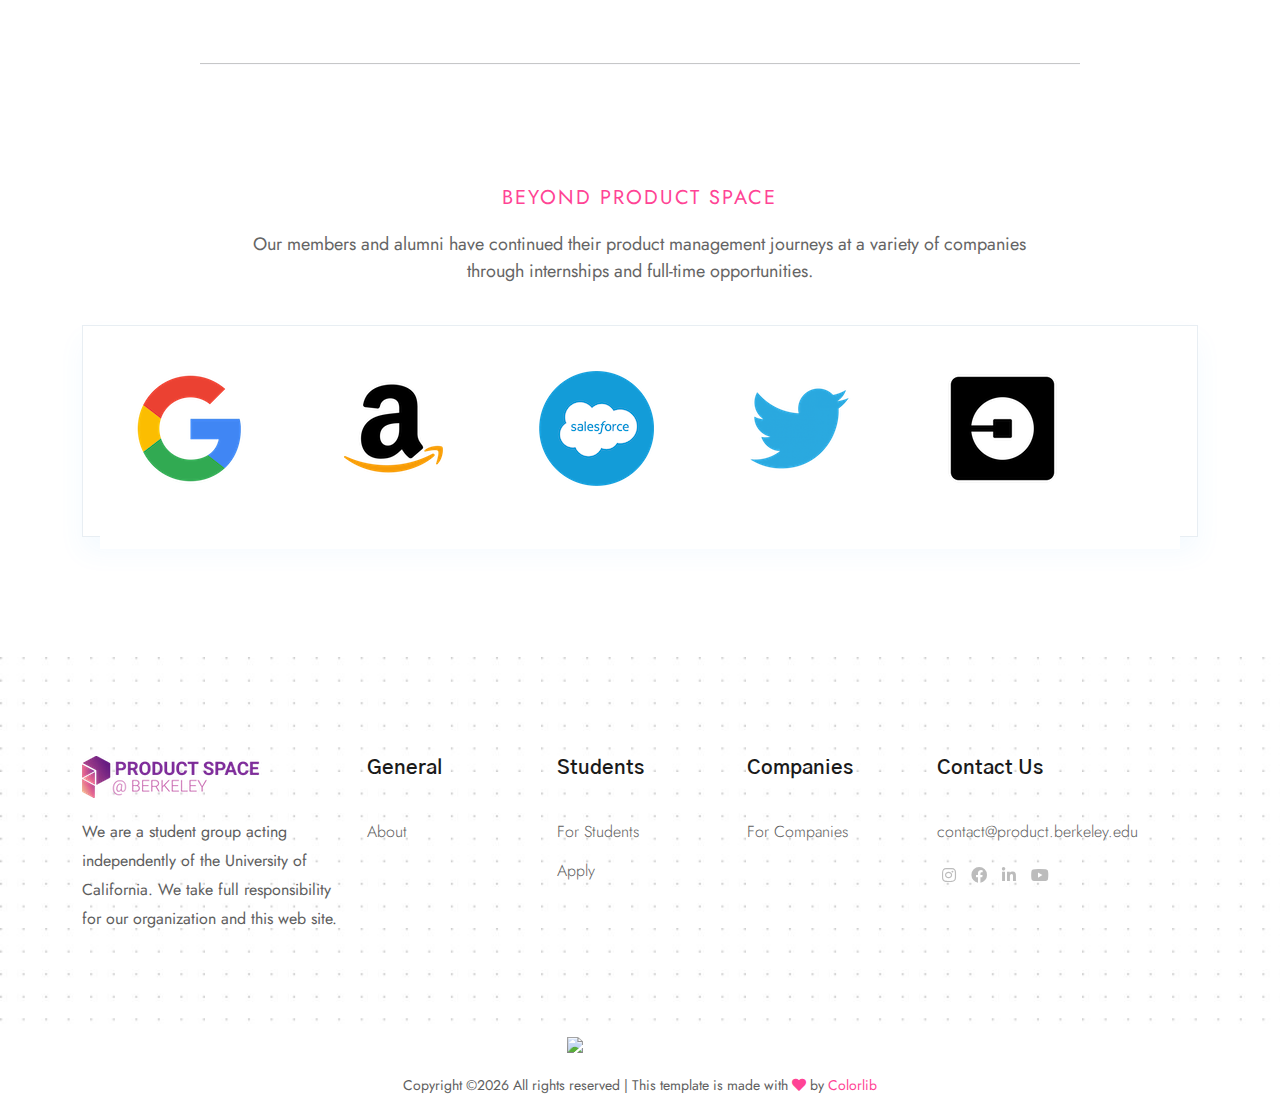
==== commit 3a5a4c6a: "updating stats & descrip" ====
--- a/about.html
+++ b/about.html
@@ -76,7 +76,19 @@
                         <div class="col-xxl-6 col-xl-7 col-lg-7 col-md-9">
                             <div class="hero-caption">
                                 <h1>Mission</h1>
-                                <p>Although product management is one of the fastest growing fields in industry, it is notoriously difficult to break into. At Product Space, our mission is to help undergraduate students nurture the skills demanded in this field so they can thrive as product leaders and help others who are interested in product management. To accomplish this, we continue to build a strong, engaged community of future product managers who are excited to embark on their product journey and desire to give back as much as they take.</p>
+                                <p>At Product Space, our mission is to help undergraduate
+                                    students nurture the skills demanded in this field so they can
+                                    thrive as product leaders and help others who are interested
+                                    in product management. To accomplish this, we continue to
+                                    build a strong, engaged community of future product
+                                    managers who are excited to embark on their product journey
+                                    and desire to give back as much as they take. For their first semester, Product Space’s new members learn
+                                    about the fundamentals of product management through the
+                                    fellowship program. Covered topics include product design,
+                                    market research, GTM strategy and PM interviews. Graduated
+                                    fellows and more experienced new members apply their
+                                    product skills on challenging problems through projects
+                                    sourced from client companies.</p>
                             </div>
                         </div>
                     </div>
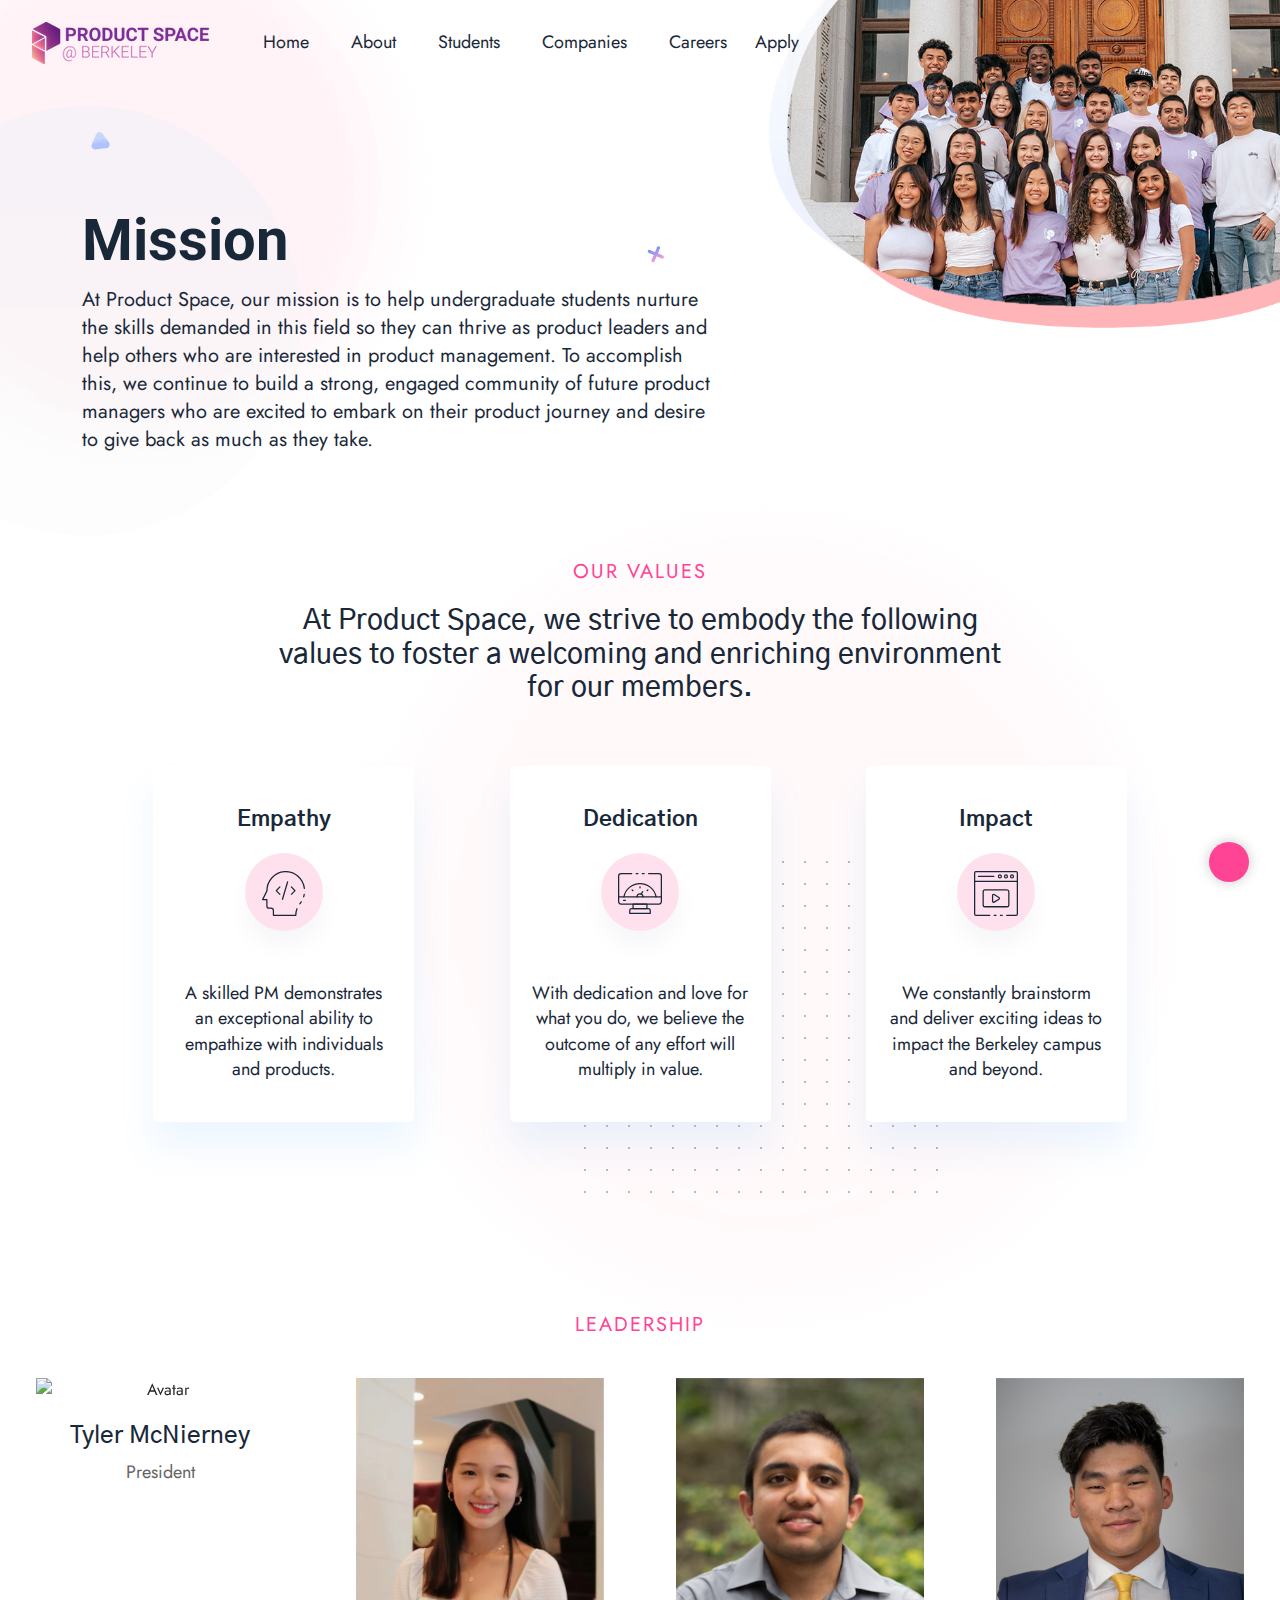
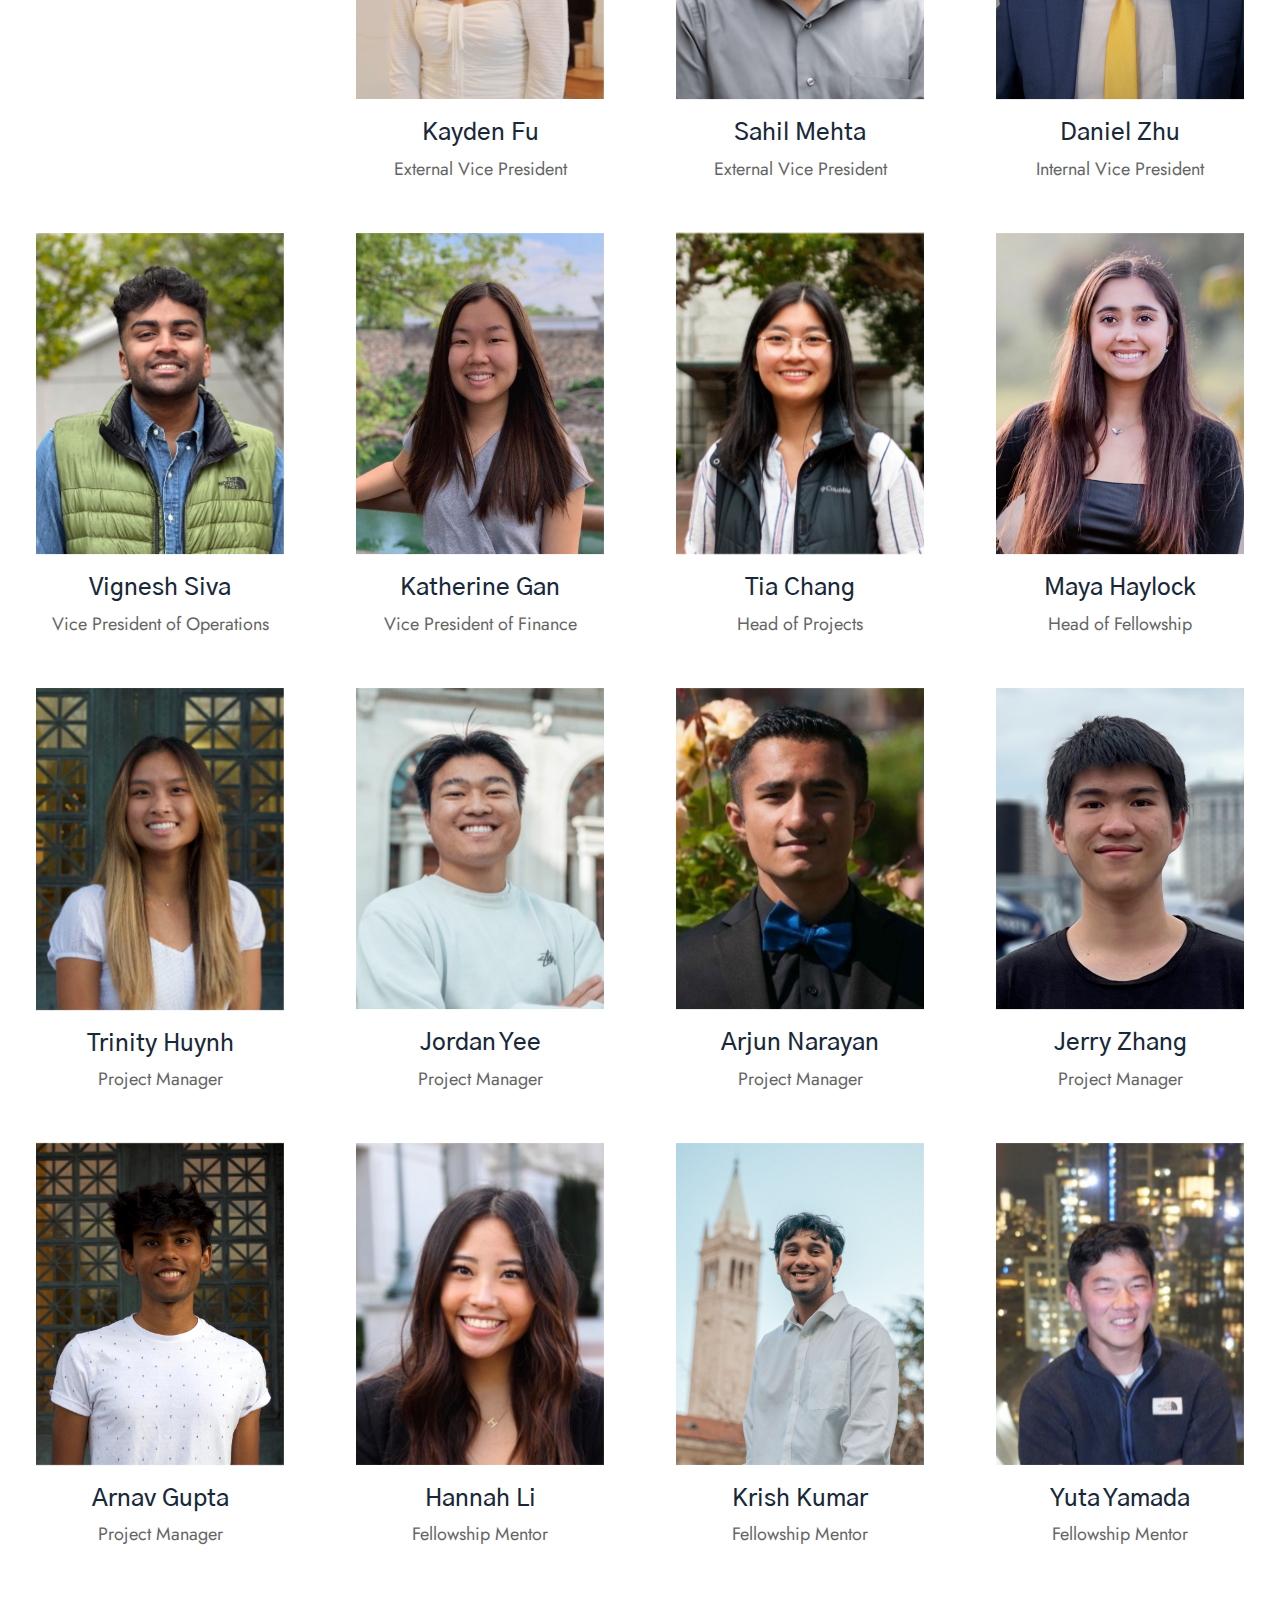
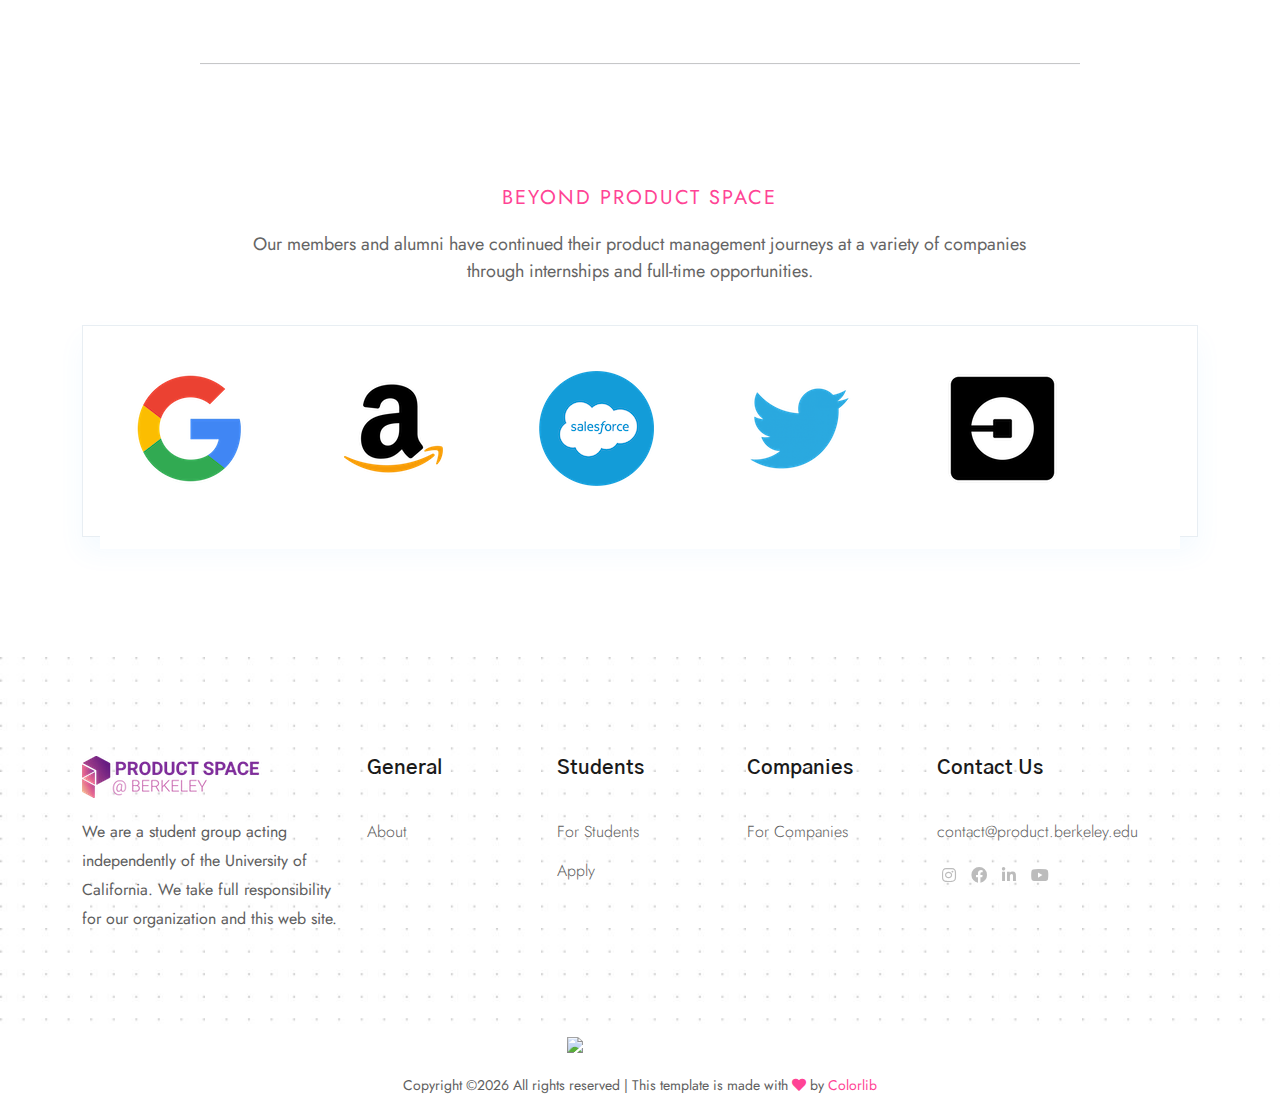
==== commit fd04eab2: "updating stats & descrip" ====
--- a/about.html
+++ b/about.html
@@ -76,19 +76,7 @@
                         <div class="col-xxl-6 col-xl-7 col-lg-7 col-md-9">
                             <div class="hero-caption">
                                 <h1>Mission</h1>
-                                <p>At Product Space, our mission is to help undergraduate
-                                    students nurture the skills demanded in this field so they can
-                                    thrive as product leaders and help others who are interested
-                                    in product management. To accomplish this, we continue to
-                                    build a strong, engaged community of future product
-                                    managers who are excited to embark on their product journey
-                                    and desire to give back as much as they take. For their first semester, Product Space’s new members learn
-                                    about the fundamentals of product management through the
-                                    fellowship program. Covered topics include product design,
-                                    market research, GTM strategy and PM interviews. Graduated
-                                    fellows and more experienced new members apply their
-                                    product skills on challenging problems through projects
-                                    sourced from client companies.</p>
+                                <p>At Product Space, our mission is to help undergraduate students nurture the skills demanded in this field so they can thrive as product leaders and help others who are interested in product management. To accomplish this, we continue to build a strong, engaged community of future product managers who are excited to embark on their product journey and desire to give back as much as they take.</p>
                             </div>
                         </div>
                     </div>
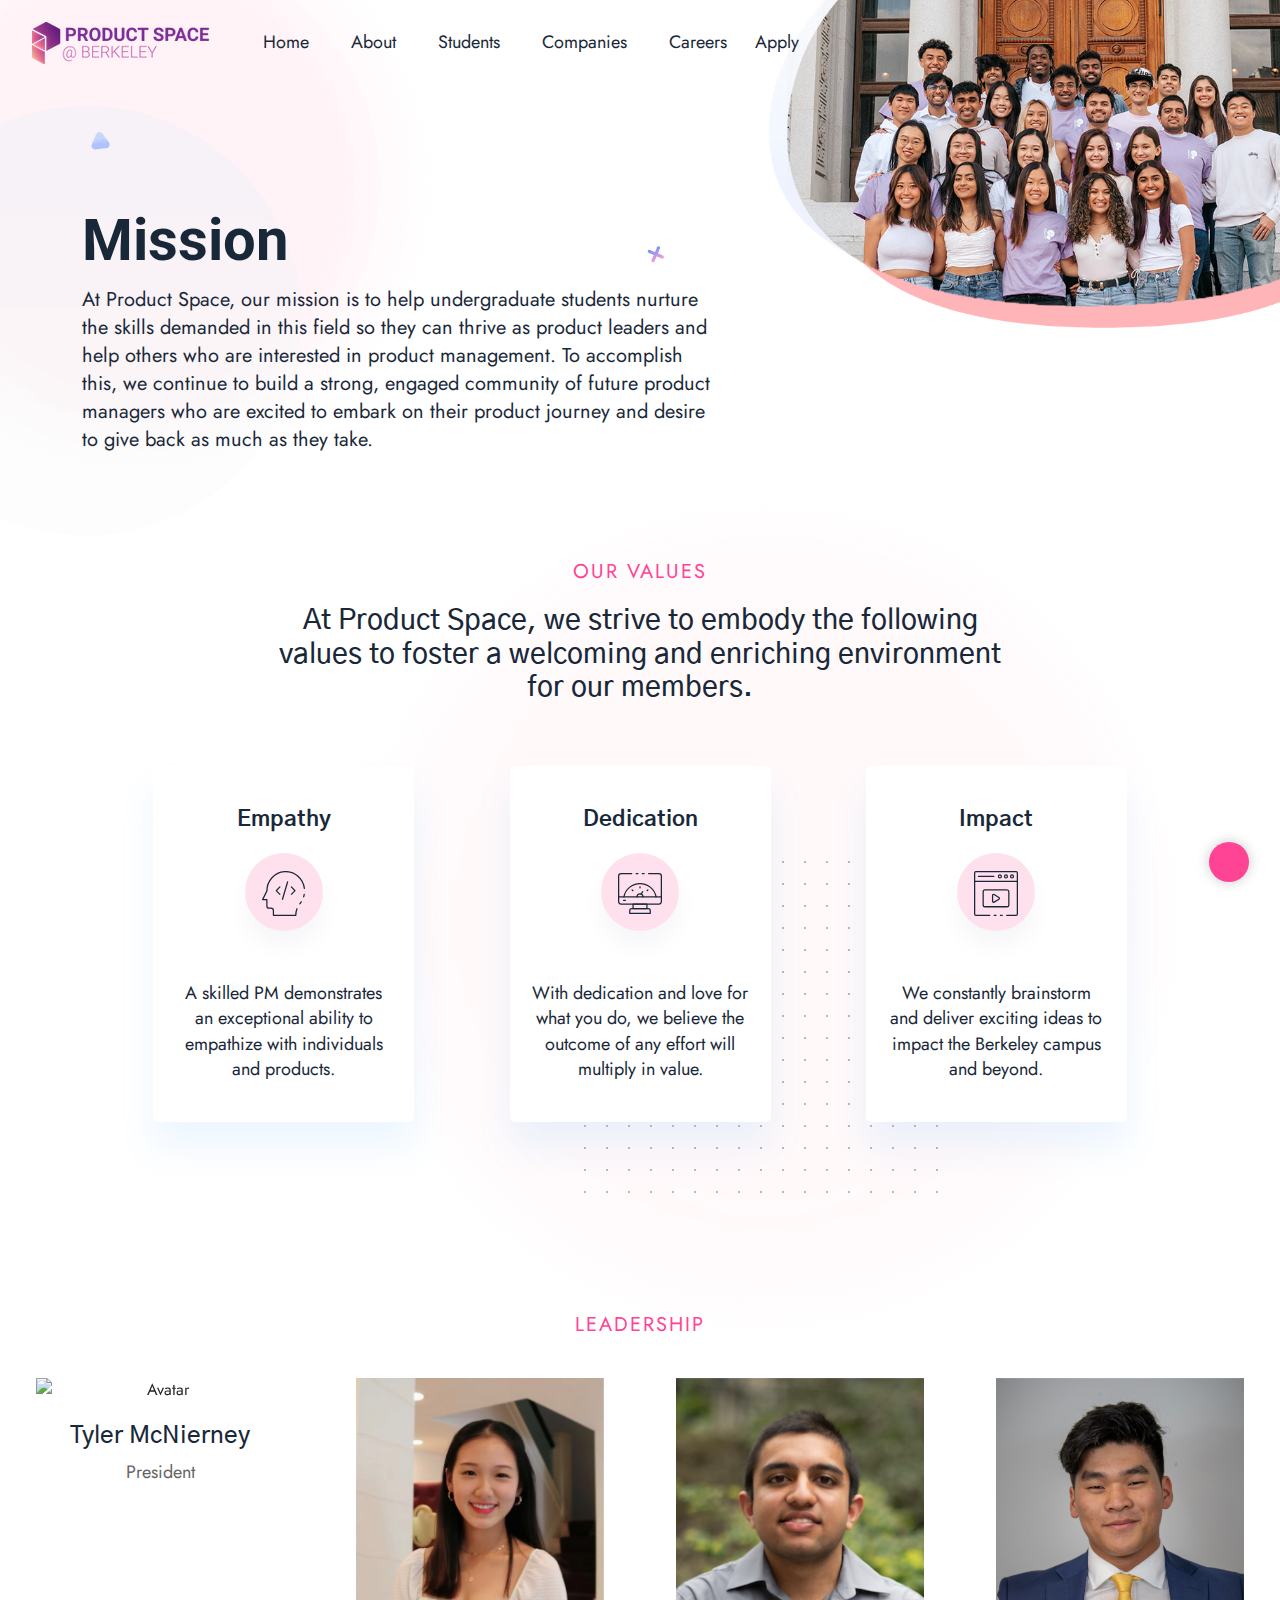
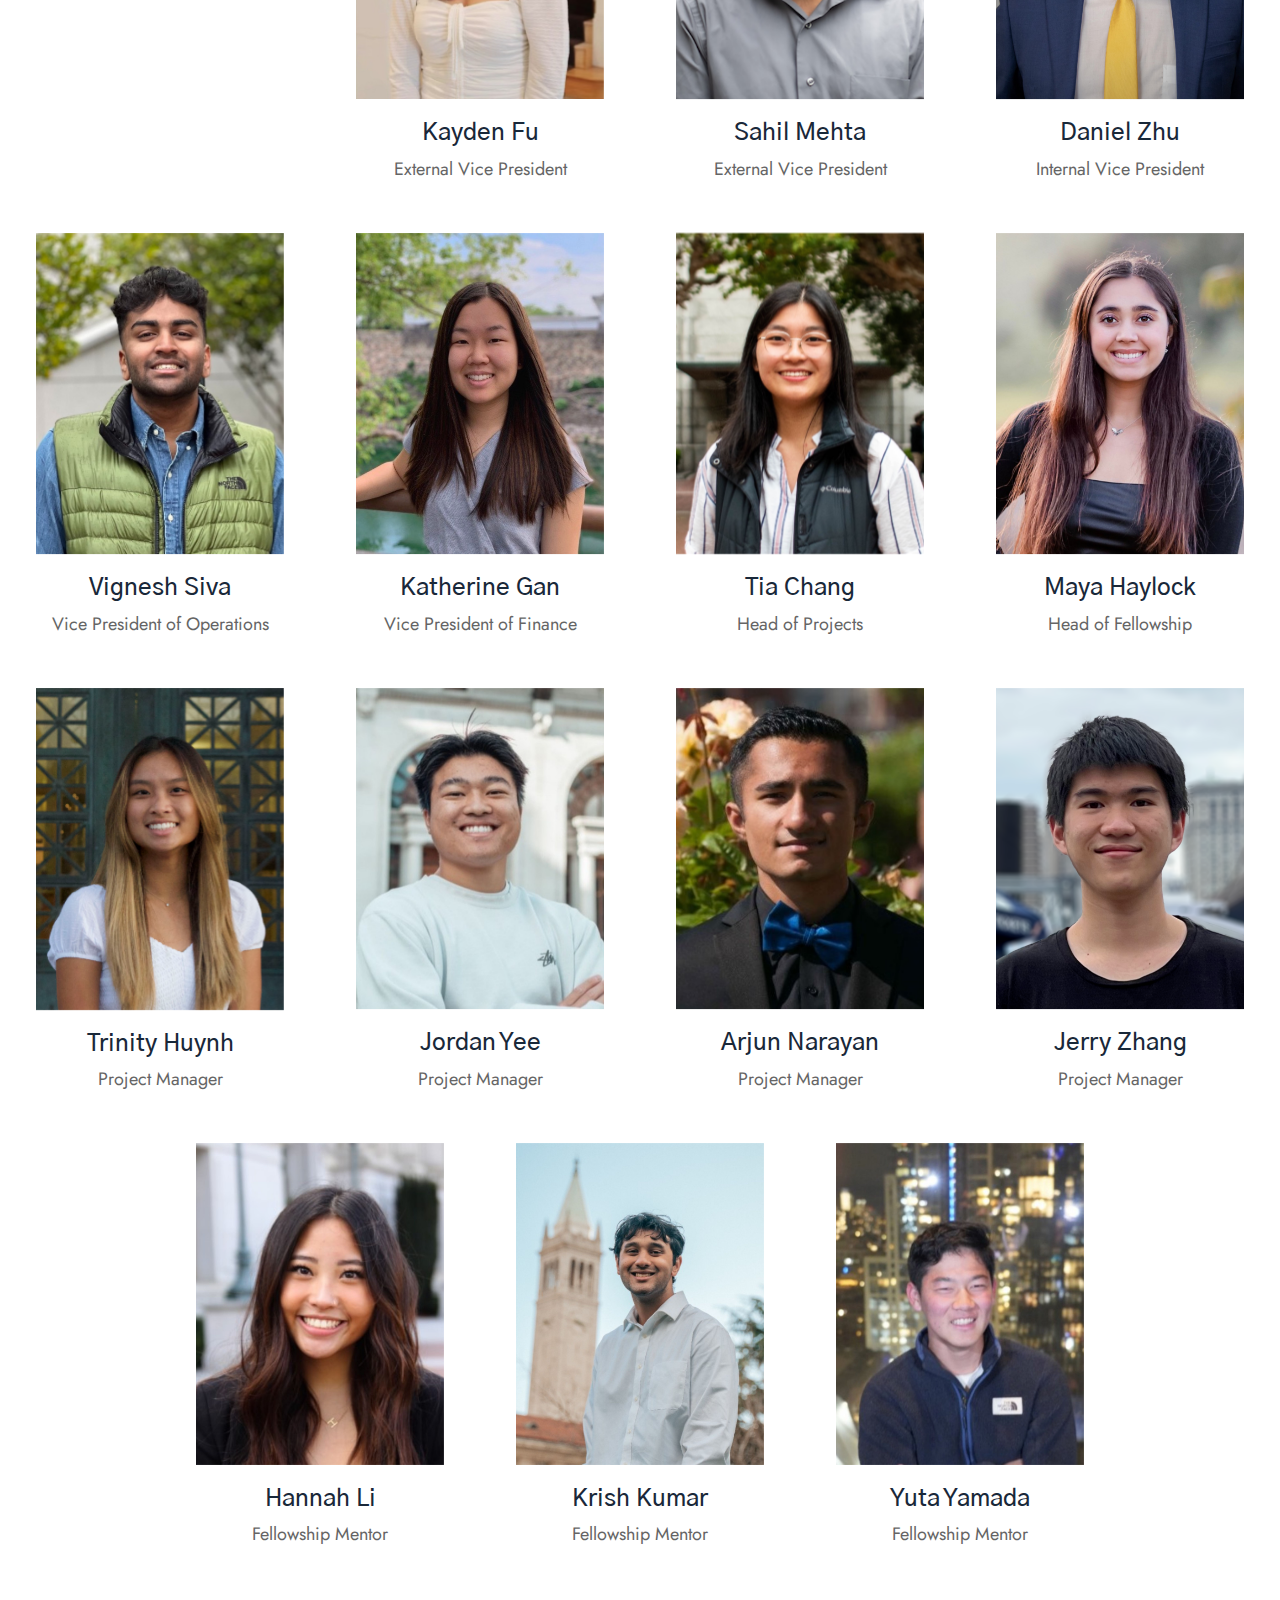
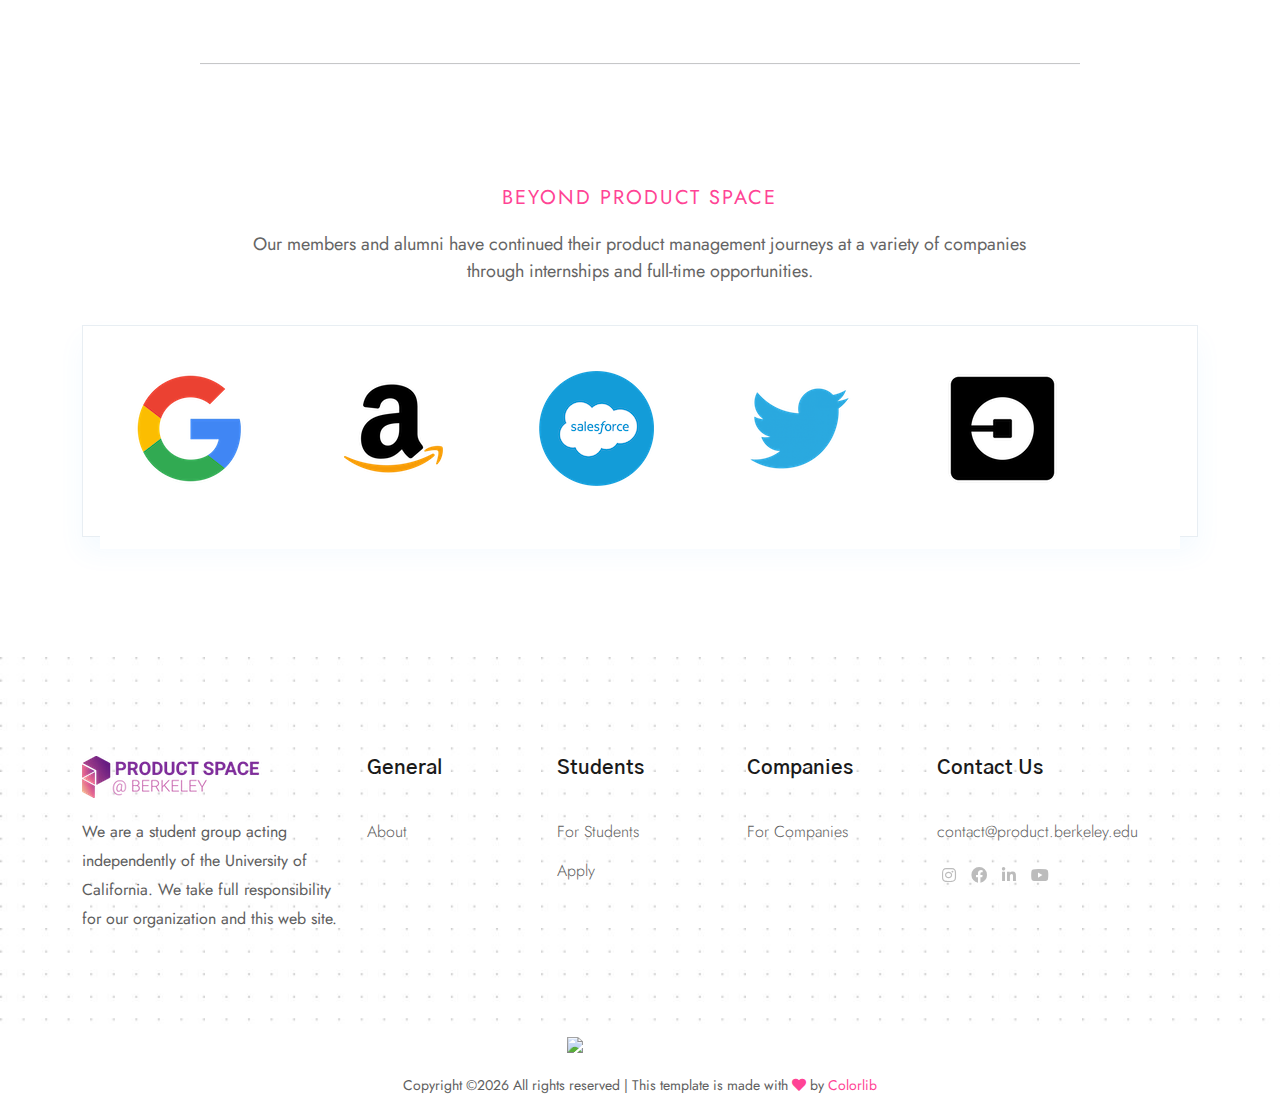
==== commit 59e16687: "update Zoom link, delete Arnav's bio" ====
--- a/about.html
+++ b/about.html
@@ -364,23 +364,6 @@
                             </div>
                             <!--Row Four-->
                             <div class="row justify-content-center mb-15">
-                                <div class="col-xl-3 col-lg-5 col-md-6 col-sm-6">
-                                    <div class="section-tittle container">
-                                        <img src="assets/img/profiles/arnav.jpg" style="width: 100%" class="section-tittle image" alt="Avatar">
-                                        <div class="section-tittle middle">
-                                            <div class="container-fluid">
-                                                <a href="https://www.linkedin.com/in/g-arnav/" target="blank">
-                                                    <img src="assets/img/icon/linkedin_icon.png" alt="">
-                                                </a>
-                                                <a href="mailto: arnav@product.berkeley.edu">
-                                                    <img src="assets/img/icon/mail.png" alt="">
-                                                </a>
-                                            </div>
-                                        </div>
-                                    </div>
-                                    <h4>Arnav Gupta</h4>
-                                    <p>Project Manager</p>
-                                </div>
                                 <div class="col-xl-3 col-lg-5 col-md-6 col-sm-6">
                                     <div class="section-tittle container">
                                         <img src="assets/img/profiles/hannah.jpeg" style="width: 100%" class="section-tittle image" alt="Avatar">
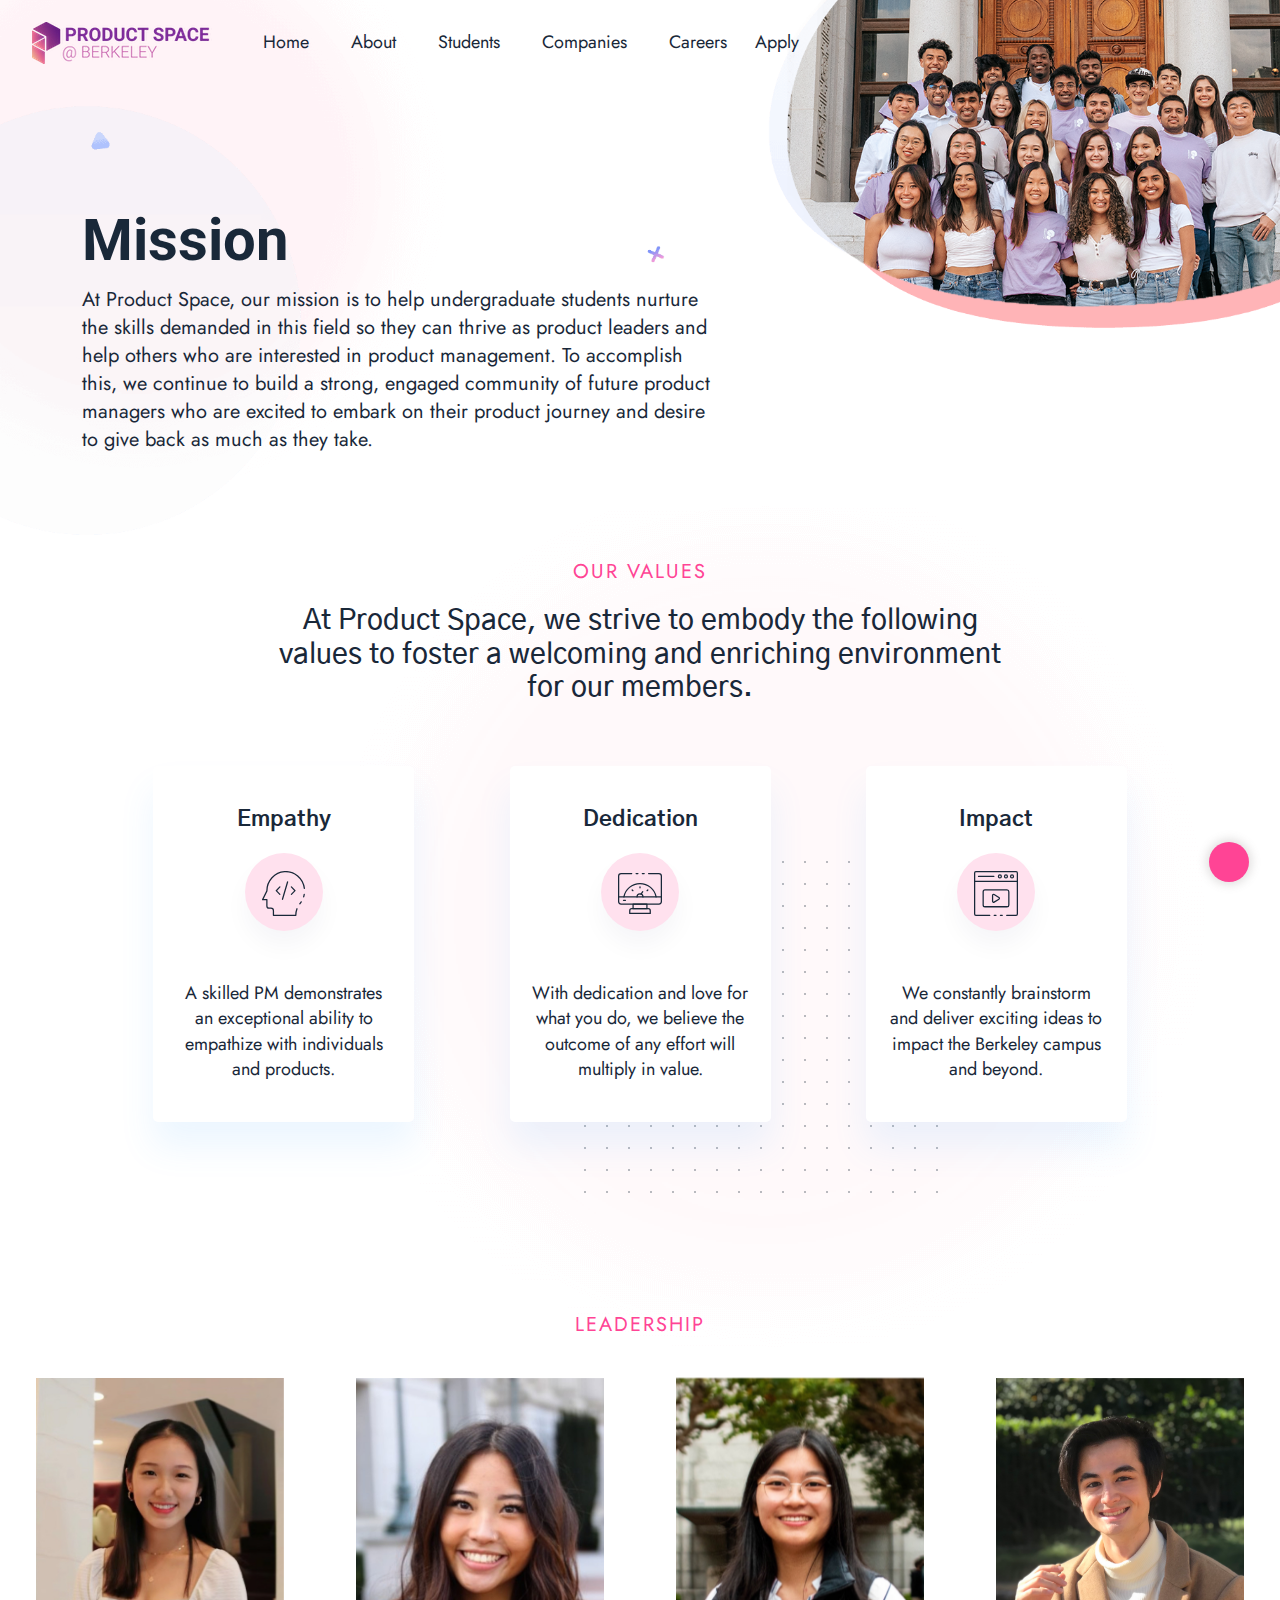
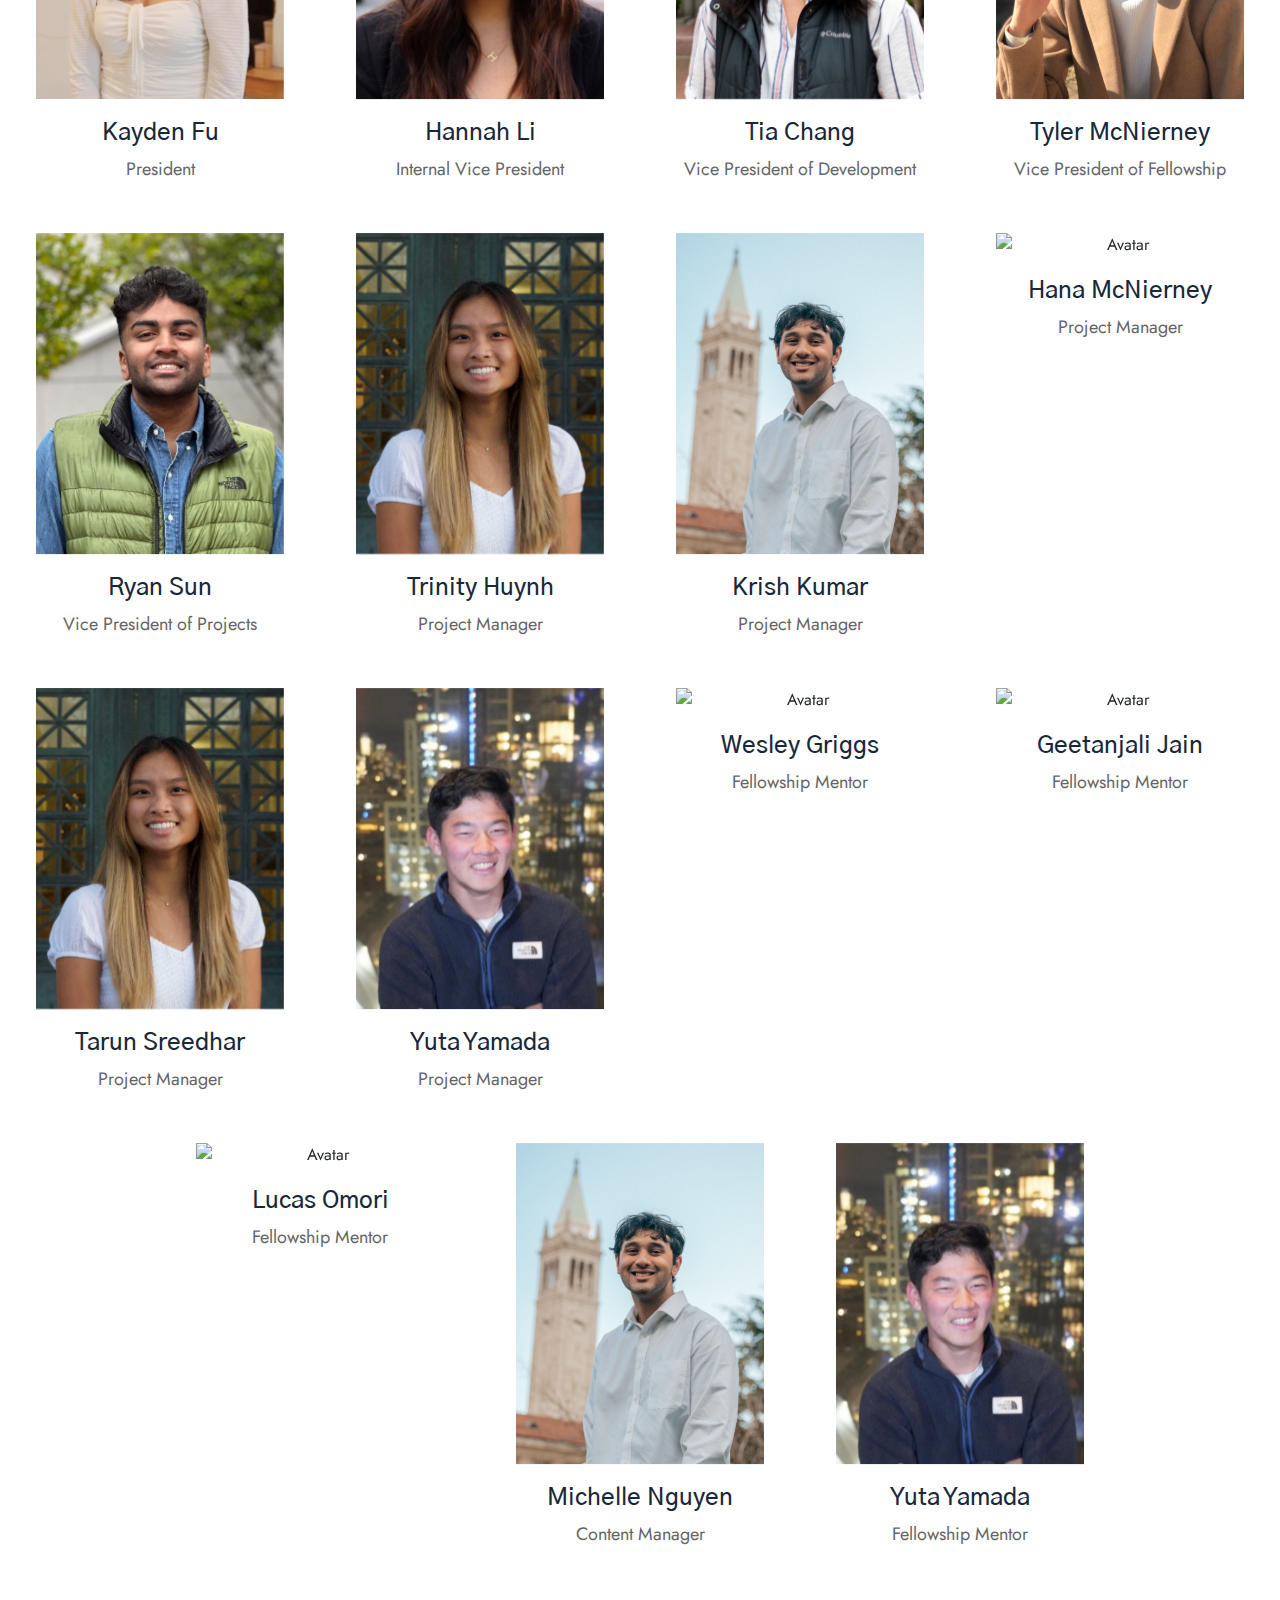
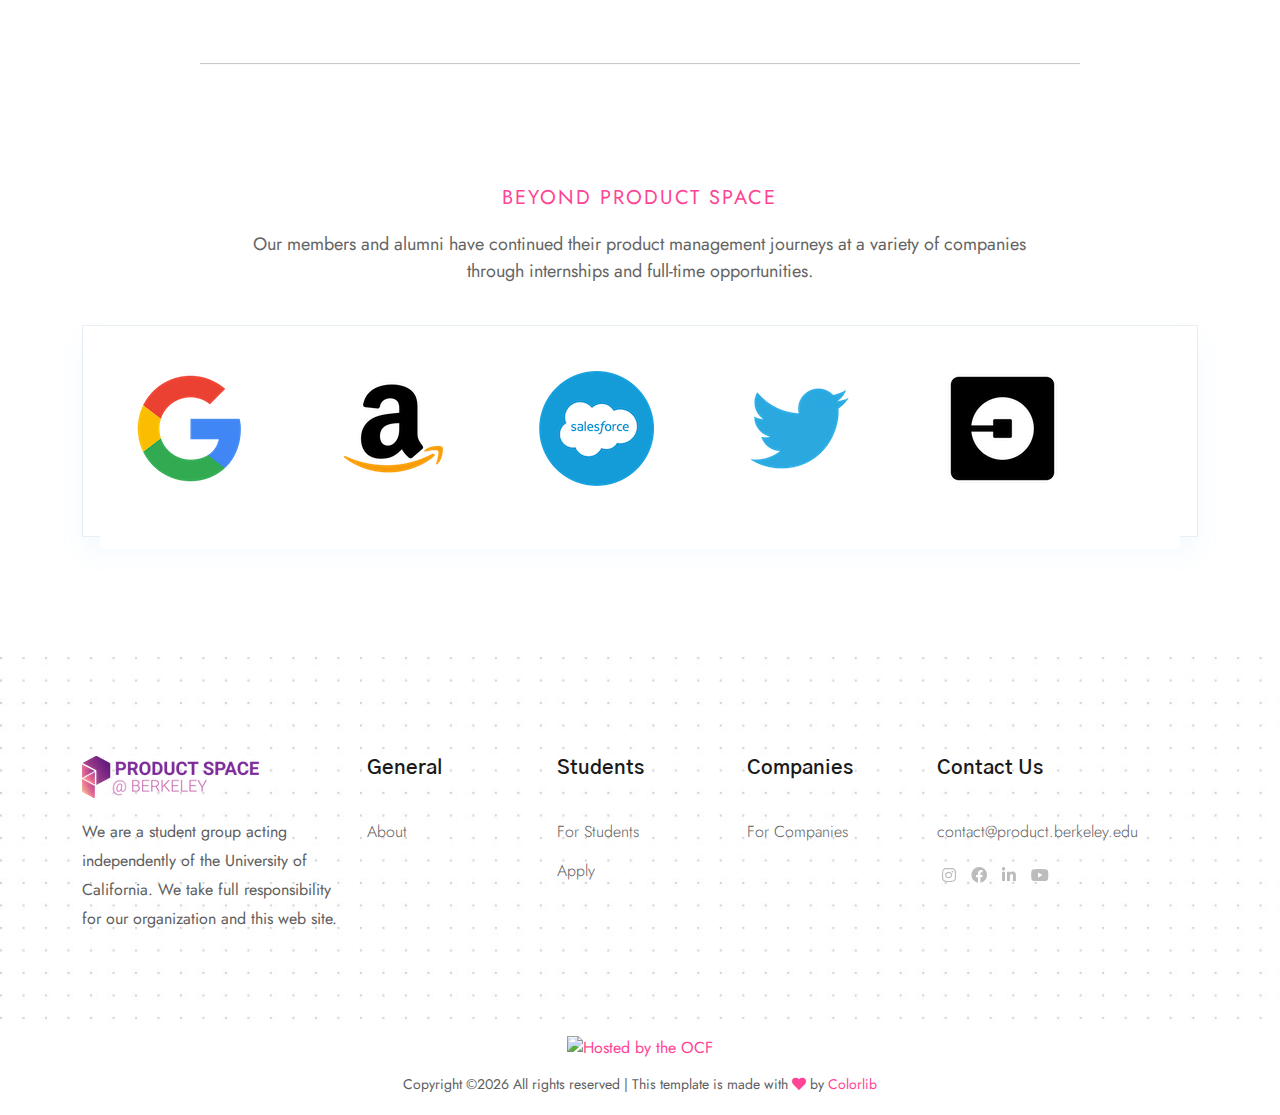
==== commit 65023c4c: "in progress" ====
--- a/about.html
+++ b/about.html
@@ -152,7 +152,58 @@
                             <div class="row justify-content-around mb-15">
                                 <div class="col-xl-3 col-lg-5 col-md-6 col-sm-6">
                                     <div class="section-tittle container">
-                                        <img src="assets/img/profiles/tyler.jpg" style="width: 100%" class="section-tittle image" alt="Avatar">
+                                        <img src="assets/img/profiles/kayden.jpg" style="width: 100%" class="section-tittle image" alt="Avatar">
+                                        <div class="section-tittle middle">
+                                            <div class="container-fluid">
+                                                <a href="https://www.linkedin.com/in/kayden-fu/" target="blank">
+                                                    <img src="assets/img/icon/linkedin_icon.png" alt="">
+                                                </a>
+                                                <a href="mailto: kayden@product.berkeley.edu">
+                                                    <img src="assets/img/icon/mail.png" alt="">
+                                                </a>
+                                            </div>
+                                        </div>
+                                    </div>
+                                    <h4>Kayden Fu</h4>
+                                    <p>President</p>
+                                </div>
+                                <div class="col-xl-3 col-lg-5 col-md-6 col-sm-6">
+                                    <div class="section-tittle container">
+                                        <img src="assets/img/profiles/hannah.jpeg" style="width: 100%" class="section-tittle image" alt="Avatar">
+                                        <div class="section-tittle middle">
+                                            <div class="container-fluid">
+                                                <a href="https://www.linkedin.com/in/hannahshineli/" target="blank">
+                                                    <img src="assets/img/icon/linkedin_icon.png" alt="">
+                                                </a>
+                                                <a href="mailto: hannah@product.berkeley.edu">
+                                                    <img src="assets/img/icon/mail.png" alt="">
+                                                </a>
+                                            </div>
+                                        </div>
+                                    </div>
+                                    <h4>Hannah Li</h4>
+                                    <p>Internal Vice President</p>
+                                </div>
+                                <div class="col-xl-3 col-lg-5 col-md-6 col-sm-6">
+                                    <div class="section-tittle container">
+                                        <img src="assets/img/profiles/tia.jpg" style="width: 100%" class="section-tittle image" alt="Avatar">
+                                        <div class="section-tittle middle">
+                                            <div class="container-fluid">
+                                                <a href="https://www.linkedin.com/in/tiatyngchang/" target="blank">
+                                                    <img src="assets/img/icon/linkedin_icon.png" alt="">
+                                                </a>
+                                                <a href="mailto: tia@product.berkeley.edu">
+                                                    <img src="assets/img/icon/mail.png" alt="">
+                                                </a>
+                                            </div>
+                                        </div>
+                                    </div>
+                                    <h4>Tia Chang</h4>
+                                    <p>Vice President of Development</p>
+                                </div>
+                                <div class="col-xl-3 col-lg-5 col-md-6 col-sm-6">
+                                    <div class="section-tittle container">
+                                        <img src="assets/img/profiles/tyler.JPG" style="width: 100%" class="section-tittle image" alt="Avatar">
                                         <div class="section-tittle middle">
                                             <div class="container-fluid">
                                                 <a href="https://www.linkedin.com/in/tyler-mcnierney/" target="blank">
@@ -165,58 +216,7 @@
                                         </div>
                                     </div>
                                     <h4>Tyler McNierney</h4>
-                                    <p>President</p>
-                                </div>
-                                <div class="col-xl-3 col-lg-5 col-md-6 col-sm-6">
-                                    <div class="section-tittle container">
-                                        <img src="assets/img/profiles/kayden.jpg" style="width: 100%" class="section-tittle image" alt="Avatar">
-                                        <div class="section-tittle middle">
-                                            <div class="container-fluid">
-                                                <a href="https://www.linkedin.com/in/kayden-fu-0712/" target="blank">
-                                                    <img src="assets/img/icon/linkedin_icon.png" alt="">
-                                                </a>
-                                                <a href="mailto: kayden@product.berkeley.edu">
-                                                    <img src="assets/img/icon/mail.png" alt="">
-                                                </a>
-                                            </div>
-                                        </div>
-                                    </div>
-                                    <h4>Kayden Fu</h4>
-                                    <p>External Vice President</p>
-                                </div>
-                                <div class="col-xl-3 col-lg-5 col-md-6 col-sm-6">
-                                    <div class="section-tittle container">
-                                        <img src="assets/img/profiles/sahil.png" style="width: 100%" class="section-tittle image" alt="Avatar">
-                                        <div class="section-tittle middle">
-                                            <div class="container-fluid">
-                                                <a href="https://www.linkedin.com/in/sahil-mehta-412783190/" target="blank">
-                                                    <img src="assets/img/icon/linkedin_icon.png" alt="">
-                                                </a>
-                                                <a href="mailto: sahilmehta@product.berkeley.edu">
-                                                    <img src="assets/img/icon/mail.png" alt="">
-                                                </a>
-                                            </div>
-                                        </div>
-                                    </div>
-                                    <h4>Sahil Mehta</h4>
-                                    <p>External Vice President</p>
-                                </div>
-                                <div class="col-xl-3 col-lg-5 col-md-6 col-sm-6">
-                                    <div class="section-tittle container">
-                                        <img src="assets/img/profiles/daniel.jpg" style="width: 100%" class="section-tittle image" alt="Avatar">
-                                        <div class="section-tittle middle">
-                                            <div class="container-fluid">
-                                                <a href="https://www.linkedin.com/in/dzhu2/" target="blank">
-                                                    <img src="assets/img/icon/linkedin_icon.png" alt="">
-                                                </a>
-                                                <a href="mailto: dan@product.berkeley.edu">
-                                                    <img src="assets/img/icon/mail.png" alt="">
-                                                </a>
-                                            </div>
-                                        </div>
-                                    </div>
-                                    <h4>Daniel Zhu</h4>
-                                    <p>Internal Vice President</p>
+                                    <p>Vice President of Fellowship</p>
                                 </div>
                             </div>
                             <!-- Row Two-->
@@ -226,69 +226,69 @@
                                         <img src="assets/img/profiles/vignesh.jpg" style="width: 100%" class="section-tittle image" alt="Avatar">
                                         <div class="section-tittle middle">
                                             <div class="container-fluid">
-                                                <a href="https://www.linkedin.com/in/vsivapra/" target="blank">
-                                                    <img src="assets/img/icon/linkedin_icon.png" alt="">
-                                                </a>
-                                                <a href="mailto: vignesh@product.berkeley.edu">
-                                                    <img src="assets/img/icon/mail.png" alt="">
-                                                </a>
-                                            </div>
-                                        </div>
-                                    </div>
-                                    <h4>Vignesh Siva</h4>
-                                    <p>Vice President of Operations</p>
-                                </div>
-
-                                <div class="col-xl-3 col-lg-5 col-md-6 col-sm-6">
-                                    <div class="section-tittle container">
-                                        <img src="assets/img/profiles/katherine.jpg" style="width: 100%" class="section-tittle image" alt="Avatar">
-                                        <div class="section-tittle middle">
-                                            <div class="container-fluid">
-                                                <a href="https://www.linkedin.com/in/katherine-gan/" target="blank">
-                                                    <img src="assets/img/icon/linkedin_icon.png" alt="">
-                                                </a>
-                                                <a href="mailto: katherine@product.berkeley.edu">
-                                                    <img src="assets/img/icon/mail.png" alt="">
-                                                </a>
-                                            </div>
-                                        </div>
-                                    </div>
-                                    <h4>Katherine Gan</h4>
-                                    <p>Vice President of Finance</p>
-                                </div>
-                                <div class="col-xl-3 col-lg-5 col-md-6 col-sm-6">
-                                    <div class="section-tittle container">
-                                        <img src="assets/img/profiles/tia.jpg" style="width: 100%" class="section-tittle image" alt="Avatar">
-                                        <div class="section-tittle middle">
-                                            <div class="container-fluid">
-                                                <a href="https://www.linkedin.com/in/tiatyngchang/" target="blank">
-                                                    <img src="assets/img/icon/linkedin_icon.png" alt="">
-                                                </a>
-                                                <a href="mailto: tia@product.berkeley.edu">
-                                                    <img src="assets/img/icon/mail.png" alt="">
-                                                </a>
-                                            </div>
-                                        </div>
-                                    </div>
-                                    <h4>Tia Chang</h4>
-                                    <p>Head of Projects</p>
-                                </div>
-                                <div class="col-xl-3 col-lg-5 col-md-6 col-sm-6">
-                                    <div class="section-tittle container">
-                                        <img src="assets/img/profiles/maya.jpeg" style="width: 100%" class="section-tittle image" alt="Avatar">
-                                        <div class="section-tittle middle">
-                                            <div class="container-fluid">
-                                                <a href="https://www.linkedin.com/in/mayahaylock/" target="blank">
-                                                    <img src="assets/img/icon/linkedin_icon.png" alt="">
-                                                </a>
-                                                <a href="mailto: maya@product.berkeley.edu">
-                                                    <img src="assets/img/icon/mail.png" alt="">
-                                                </a>
-                                            </div>
-                                        </div>
-                                    </div>
-                                    <h4>Maya Haylock</h4>
-                                    <p>Head of Fellowship</p>
+                                                <a href="https://www.linkedin.com/in/ryansunucb/" target="blank">
+                                                    <img src="assets/img/icon/linkedin_icon.png" alt="">
+                                                </a>
+                                                <a href="mailto: rsun0906@berkeley.edu">
+                                                    <img src="assets/img/icon/mail.png" alt="">
+                                                </a>
+                                            </div>
+                                        </div>
+                                    </div>
+                                    <h4>Ryan Sun</h4>
+                                    <p>Vice President of Projects</p>
+                                </div>
+
+                                <div class="col-xl-3 col-lg-5 col-md-6 col-sm-6">
+                                    <div class="section-tittle container">
+                                        <img src="assets/img/profiles/trinity.jpg" style="width: 100%" class="section-tittle image" alt="Avatar">
+                                        <div class="section-tittle middle">
+                                            <div class="container-fluid">
+                                                <a href="https://www.linkedin.com/in/trinityhuynh/" target="blank">
+                                                    <img src="assets/img/icon/linkedin_icon.png" alt="">
+                                                </a>
+                                                <a href="mailto: trinity@product.berkeley.edu">
+                                                    <img src="assets/img/icon/mail.png" alt="">
+                                                </a>
+                                            </div>
+                                        </div>
+                                    </div>
+                                    <h4>Trinity Huynh</h4>
+                                    <p>Project Manager</p>
+                                </div>
+                                <div class="col-xl-3 col-lg-5 col-md-6 col-sm-6">
+                                    <div class="section-tittle container">
+                                        <img src="assets/img/profiles/krish.jpeg" style="width: 100%" class="section-tittle image" alt="Avatar">
+                                        <div class="section-tittle middle">
+                                            <div class="container-fluid">
+                                                <a href="https://www.linkedin.com/in/krishh-kumar/" target="blank">
+                                                    <img src="assets/img/icon/linkedin_icon.png" alt="">
+                                                </a>
+                                                <a href="mailto: krish@product.berkeley.edu">
+                                                    <img src="assets/img/icon/mail.png" alt="">
+                                                </a>
+                                            </div>
+                                        </div>
+                                    </div>
+                                    <h4>Krish Kumar</h4>
+                                    <p>Project Manager</p>
+                                </div>
+                                <div class="col-xl-3 col-lg-5 col-md-6 col-sm-6">
+                                    <div class="section-tittle container">
+                                        <img src="assets/img/profiles/hana.jpg" style="width: 100%" class="section-tittle image" alt="Avatar">
+                                        <div class="section-tittle middle">
+                                            <div class="container-fluid">
+                                                <a href="https://www.linkedin.com/in/hana-mcnierney/" target="blank">
+                                                    <img src="assets/img/icon/linkedin_icon.png" alt="">
+                                                </a>
+                                                <a href="mailto: hanamcnierney@berkeley.edu">
+                                                    <img src="assets/img/icon/mail.png" alt="">
+                                                </a>
+                                            </div>
+                                        </div>
+                                    </div>
+                                    <h4>Hana McNierney</h4>
+                                    <p>Project Manager</p>
                                 </div>
                             </div>
                             <!-- Row Three-->
@@ -307,78 +307,78 @@
                                             </div>
                                         </div>
                                     </div>
-                                    <h4>Trinity Huynh</h4>
+                                    <h4>Tarun Sreedhar</h4>
                                     <p>Project Manager</p>
                                 </div>
                                 <div class="col-xl-3 col-lg-5 col-md-6 col-sm-6">
                                     <div class="section-tittle container">
-                                        <img src="assets/img/profiles/jordan.jpeg" style="width: 100%" class="section-tittle image" alt="Avatar">
-                                        <div class="section-tittle middle">
-                                            <div class="container-fluid">
-                                                <a href="https://www.linkedin.com/in/jordan-terence-yee/" target="blank">
-                                                    <img src="assets/img/icon/linkedin_icon.png" alt="">
-                                                </a>
-                                                <a href="mailto: jordan@product.berkeley.edu">
-                                                    <img src="assets/img/icon/mail.png" alt="">
-                                                </a>
-                                            </div>
-                                        </div>
-                                    </div>
-                                    <h4>Jordan Yee</h4>
+                                        <img src="assets/img/profiles/yuta.jpeg" style="width: 100%" class="section-tittle image" alt="Avatar">
+                                        <div class="section-tittle middle">
+                                            <div class="container-fluid">
+                                                <a href="https://www.linkedin.com/in/yutayamada/" target="blank">
+                                                    <img src="assets/img/icon/linkedin_icon.png" alt="">
+                                                </a>
+                                                <a href="mailto: yuta@product.berkeley.edu">
+                                                    <img src="assets/img/icon/mail.png" alt="">
+                                                </a>
+                                            </div>
+                                        </div>
+                                    </div>
+                                    <h4>Yuta Yamada</h4>
                                     <p>Project Manager</p>
                                 </div>
                                 <div class="col-xl-3 col-lg-5 col-md-6 col-sm-6">
                                     <div class="section-tittle container">
-                                        <img src="assets/img/profiles/arjun.jpeg" style="width: 100%" class="section-tittle image" alt="Avatar">
-                                        <div class="section-tittle middle">
-                                            <div class="container-fluid">
-                                                <a href="https://www.linkedin.com/in/arjunn11/" target="blank">
-                                                    <img src="assets/img/icon/linkedin_icon.png" alt="">
-                                                </a>
-                                                <a href="mailto: tia@product.berkeley.edu">
-                                                    <img src="assets/img/icon/mail.png" alt="">
-                                                </a>
-                                            </div>
-                                        </div>
-                                    </div>
-                                    <h4>Arjun Narayan</h4>
-                                    <p>Project Manager</p>
-                                </div>
-                                <div class="col-xl-3 col-lg-5 col-md-6 col-sm-6">
-                                    <div class="section-tittle container">
-                                        <img src="assets/img/profiles/jerry.png" style="width: 100%" class="section-tittle image" alt="Avatar">
-                                        <div class="section-tittle middle">
-                                            <div class="container-fluid">
-                                                <a href="https://www.linkedin.com/in/jerrywzhang/" target="blank">
-                                                    <img src="assets/img/icon/linkedin_icon.png" alt="">
-                                                </a>
-                                                <a href="mailto: jerry@product.berkeley.edu">
-                                                    <img src="assets/img/icon/mail.png" alt="">
-                                                </a>
-                                            </div>
-                                        </div>
-                                    </div>
-                                    <h4>Jerry Zhang</h4>
-                                    <p>Project Manager</p>
+                                        <img src="assets/img/profiles/wesley.jpg" style="width: 100%" class="section-tittle image" alt="Avatar">
+                                        <div class="section-tittle middle">
+                                            <div class="container-fluid">
+                                                <a href="https://www.linkedin.com/in/wesley-griggs/" target="blank">
+                                                    <img src="assets/img/icon/linkedin_icon.png" alt="">
+                                                </a>
+                                                <a href="mailto: wesley.griggs@berkeley.edu">
+                                                    <img src="assets/img/icon/mail.png" alt="">
+                                                </a>
+                                            </div>
+                                        </div>
+                                    </div>
+                                    <h4>Wesley Griggs</h4>
+                                    <p>Fellowship Mentor</p>
+                                </div>
+                                <div class="col-xl-3 col-lg-5 col-md-6 col-sm-6">
+                                    <div class="section-tittle container">
+                                        <img src="assets/img/profiles/geetanjali.jpg" style="width: 100%" class="section-tittle image" alt="Avatar">
+                                        <div class="section-tittle middle">
+                                            <div class="container-fluid">
+                                                <a href="https://www.linkedin.com/in/gjainn/" target="blank">
+                                                    <img src="assets/img/icon/linkedin_icon.png" alt="">
+                                                </a>
+                                                <a href="mailto: gjainn@berkeley.edu">
+                                                    <img src="assets/img/icon/mail.png" alt="">
+                                                </a>
+                                            </div>
+                                        </div>
+                                    </div>
+                                    <h4>Geetanjali Jain</h4>
+                                    <p>Fellowship Mentor</p>
                                 </div>
                             </div>
                             <!--Row Four-->
                             <div class="row justify-content-center mb-15">
                                 <div class="col-xl-3 col-lg-5 col-md-6 col-sm-6">
                                     <div class="section-tittle container">
-                                        <img src="assets/img/profiles/hannah.jpeg" style="width: 100%" class="section-tittle image" alt="Avatar">
-                                        <div class="section-tittle middle">
-                                            <div class="container-fluid">
-                                                <a href="https://www.linkedin.com/in/hannahshineli/" target="blank">
-                                                    <img src="assets/img/icon/linkedin_icon.png" alt="">
-                                                </a>
-                                                <a href="mailto: hannah@product.berkeley.edu">
-                                                    <img src="assets/img/icon/mail.png" alt="">
-                                                </a>
-                                            </div>
-                                        </div>
-                                    </div>
-                                    <h4>Hannah Li</h4>
+                                        <img src="assets/img/profiles/lucas.jpeg" style="width: 100%" class="section-tittle image" alt="Avatar">
+                                        <div class="section-tittle middle">
+                                            <div class="container-fluid">
+                                                <a href="https://www.linkedin.com/in/lucasomori/" target="blank">
+                                                    <img src="assets/img/icon/linkedin_icon.png" alt="">
+                                                </a>
+                                                <a href="mailto: lomori@berkeley.edu">
+                                                    <img src="assets/img/icon/mail.png" alt="">
+                                                </a>
+                                            </div>
+                                        </div>
+                                    </div>
+                                    <h4>Lucas Omori</h4>
                                     <p>Fellowship Mentor</p>
                                 </div>
                                 <div class="col-xl-3 col-lg-5 col-md-6 col-sm-6">
@@ -386,7 +386,7 @@
                                         <img src="assets/img/profiles/krish.jpeg" style="width: 100%" class="section-tittle image" alt="Avatar">
                                         <div class="section-tittle middle">
                                             <div class="container-fluid">
-                                                <a href="https://www.linkedin.com/in/krish-kumar-739942222/" target="blank">
+                                                <a href="https://www.linkedin.com/in/krishh-kumar/" target="blank">
                                                     <img src="assets/img/icon/linkedin_icon.png" alt="">
                                                 </a>
                                                 <a href="mailto: krish@product.berkeley.edu">
@@ -395,8 +395,8 @@
                                             </div>
                                         </div>
                                     </div>
-                                    <h4>Krish Kumar</h4>
-                                    <p>Fellowship Mentor</p>
+                                    <h4>Michelle Nguyen</h4>
+                                    <p>Content Manager</p>
                                 </div>
                                 <div class="col-xl-3 col-lg-5 col-md-6 col-sm-6">
                                     <div class="section-tittle container">
--- a/assets/css/style.css
+++ b/assets/css/style.css
@@ -1591,7 +1591,7 @@
 
 a,
 button {
-    color: #fff;
+    color: #FF4495;
     outline: medium none
 }
 
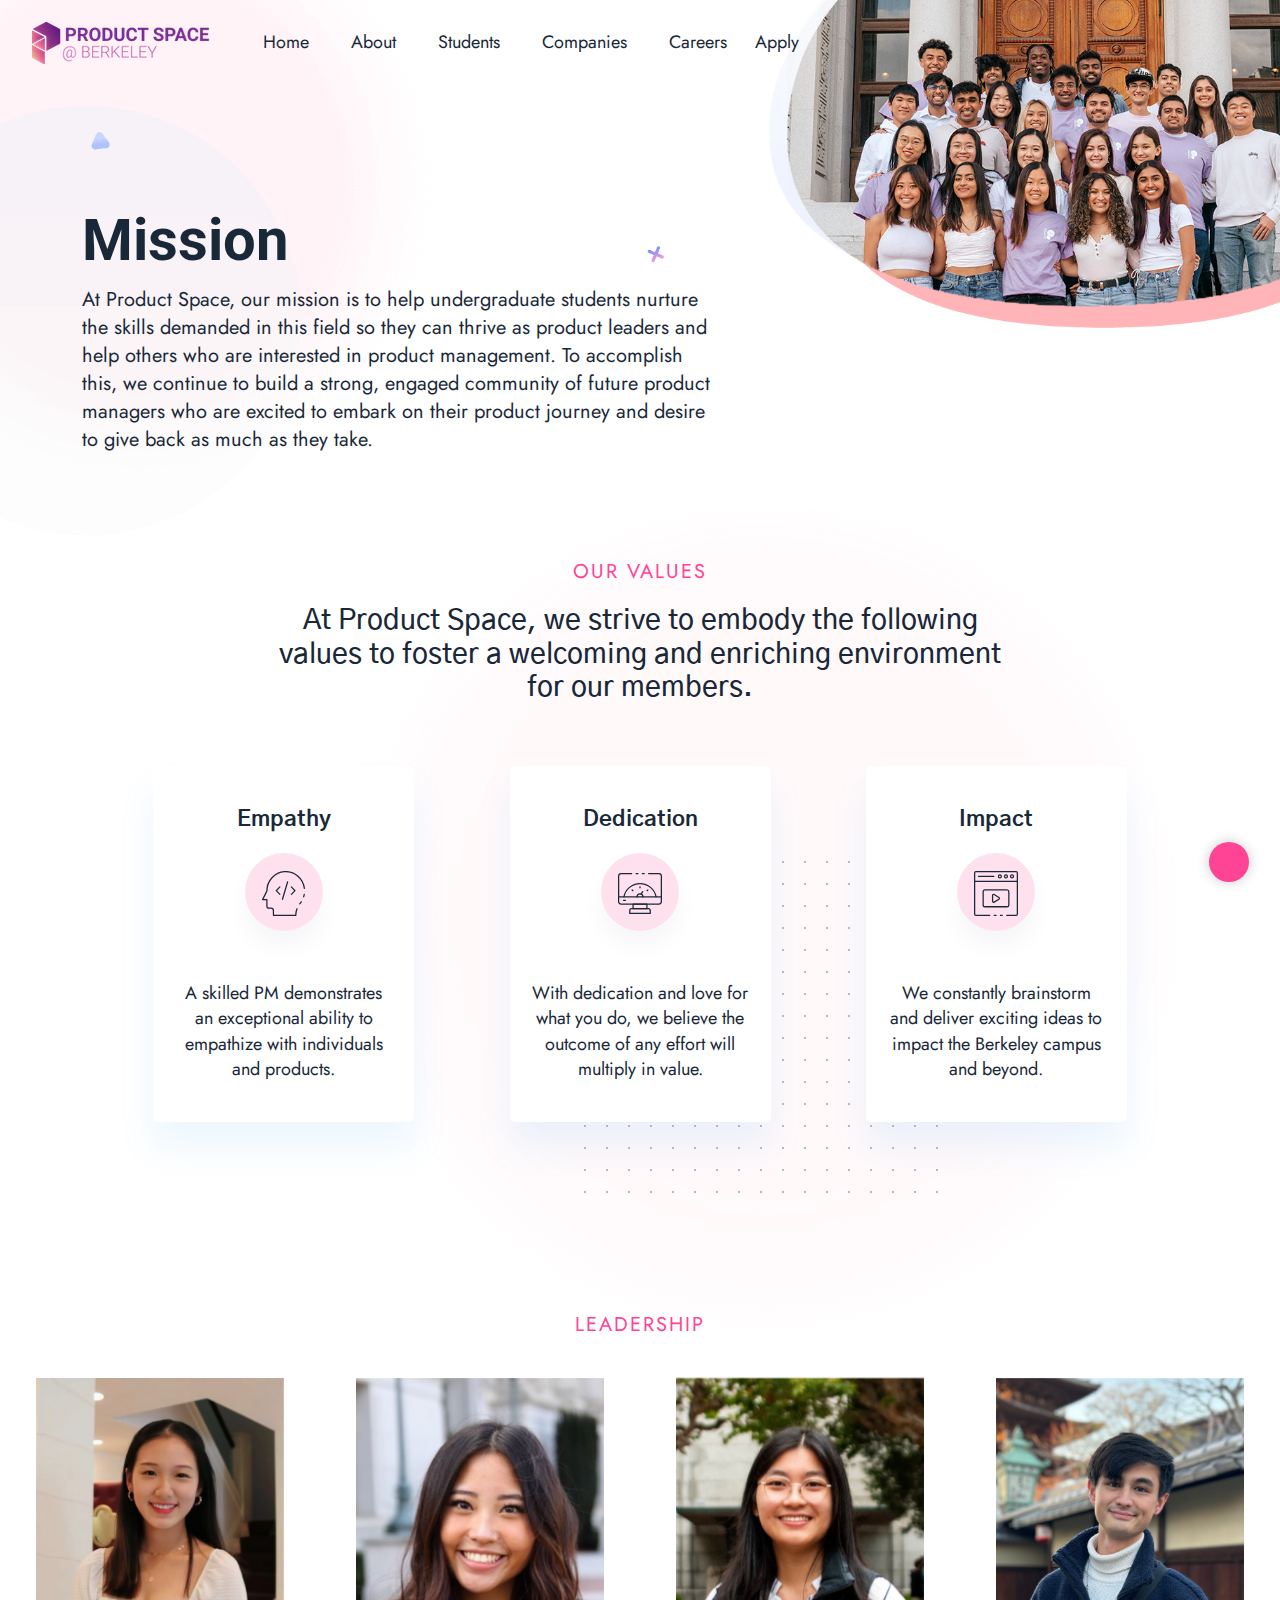
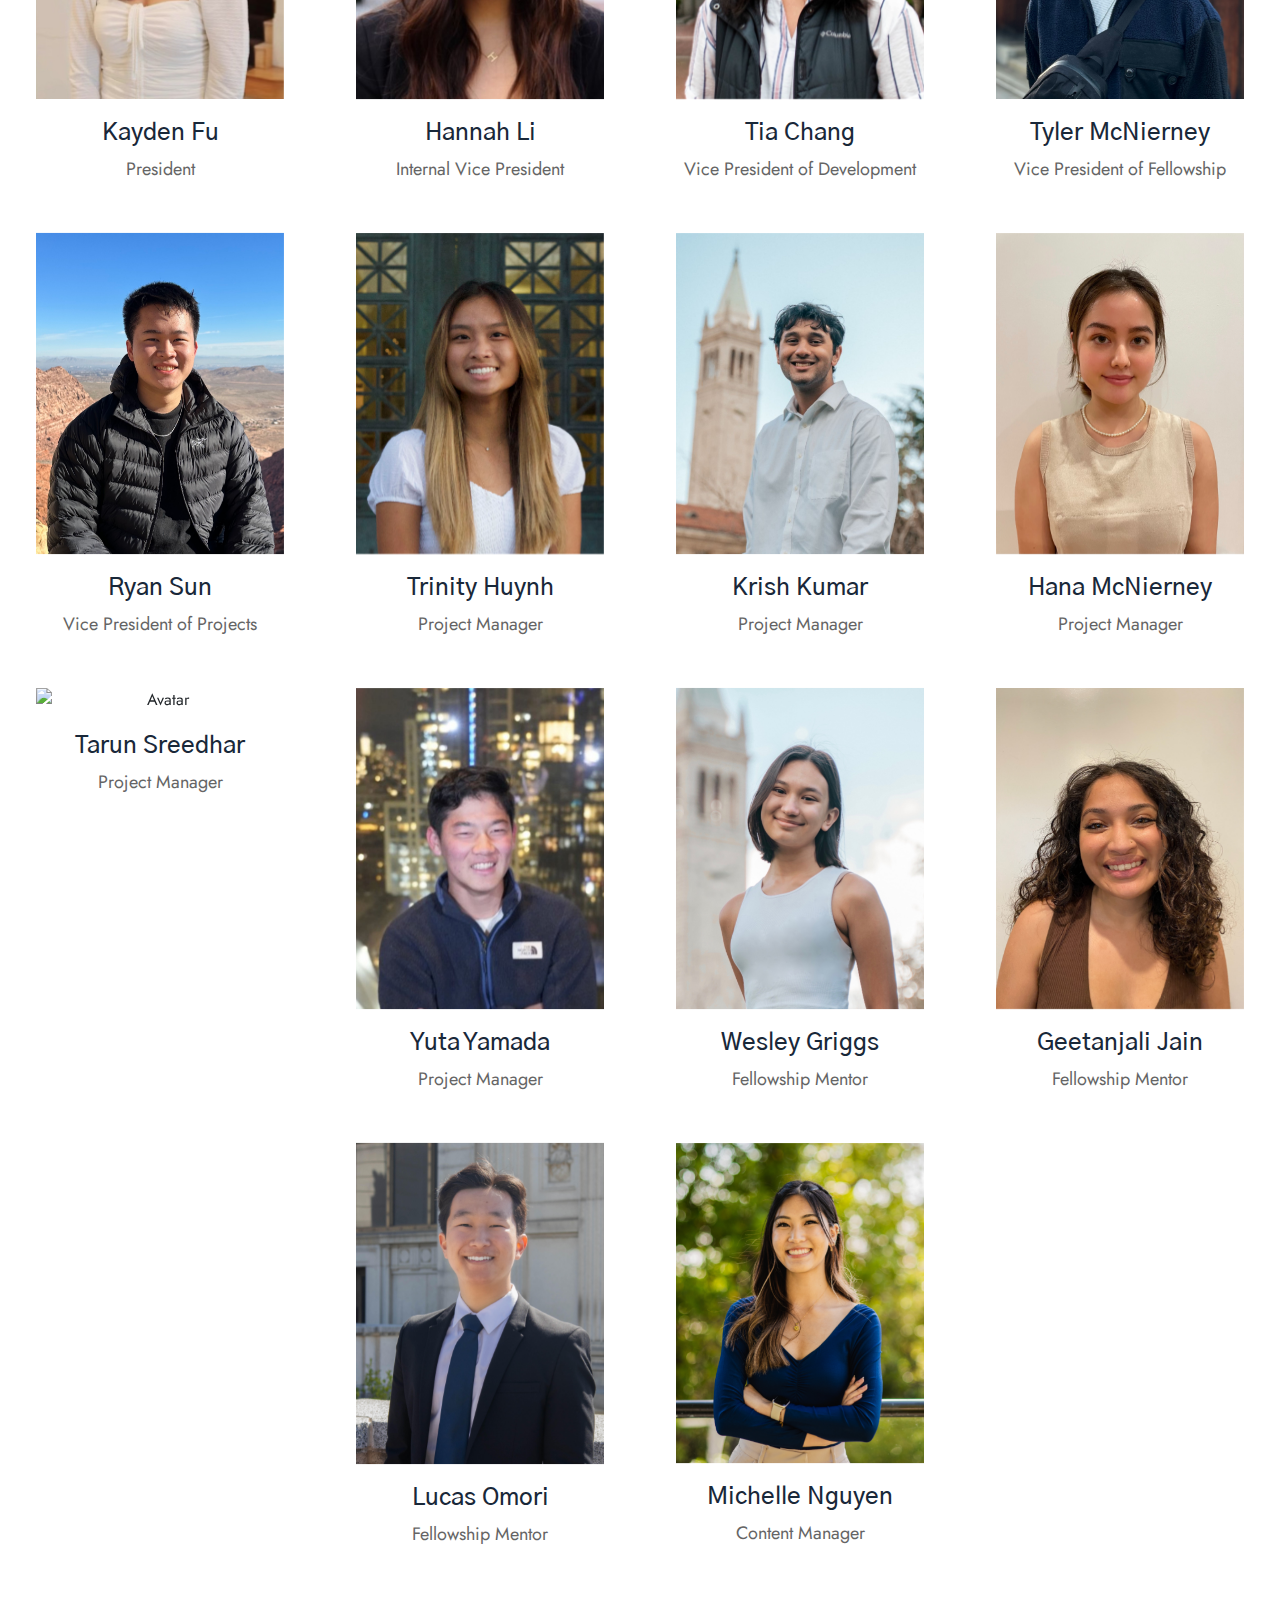
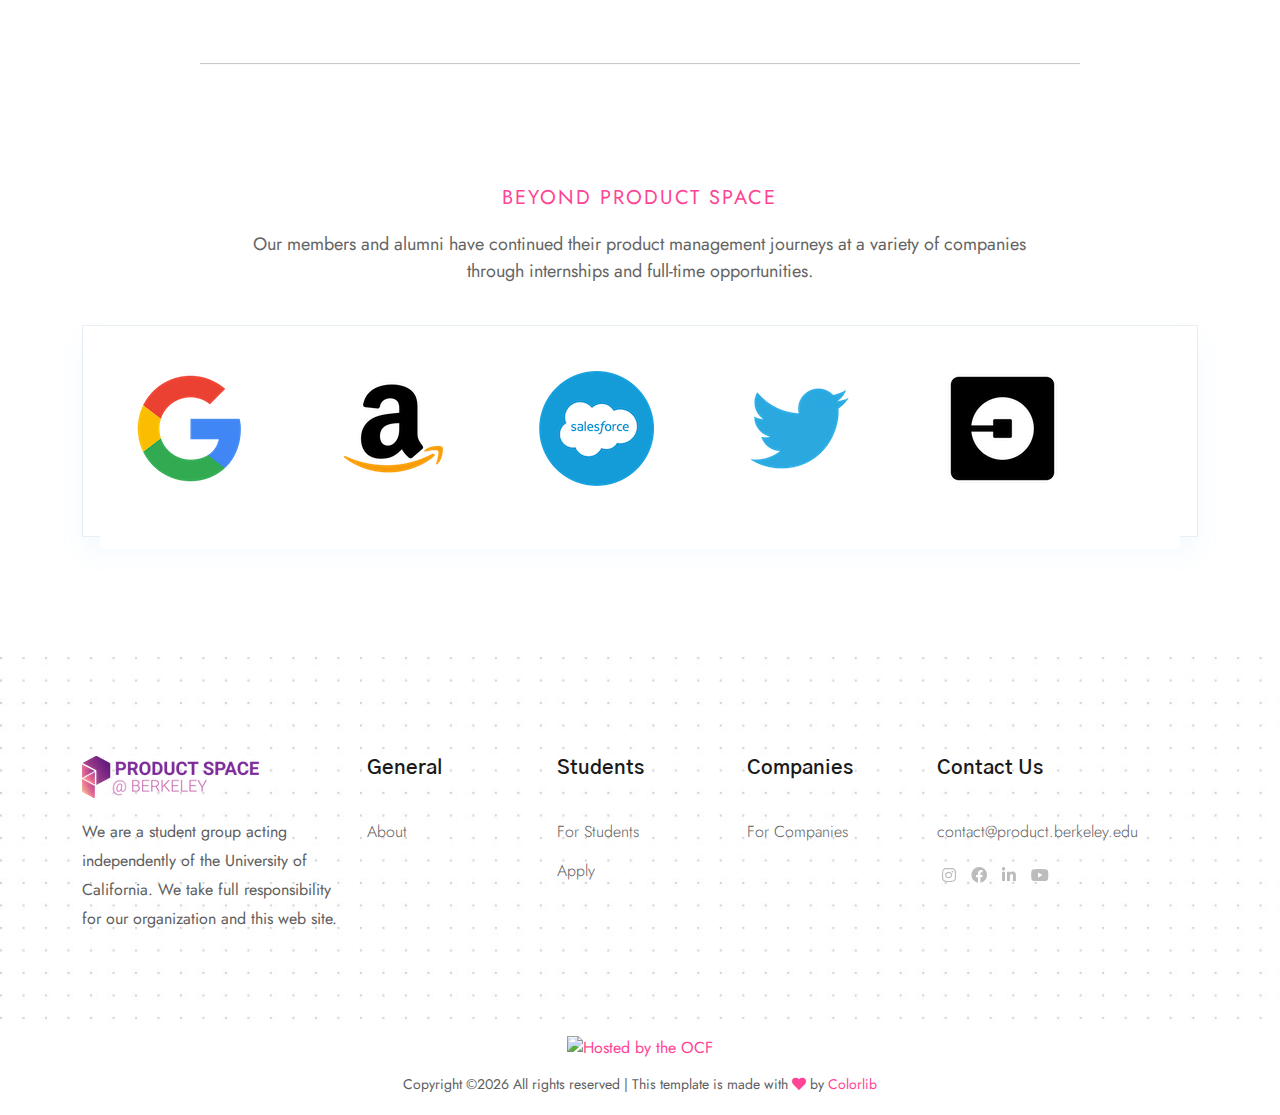
==== commit c0aef2ed: "Updates for SP23" ====
--- a/about.html
+++ b/about.html
@@ -203,7 +203,7 @@
                                 </div>
                                 <div class="col-xl-3 col-lg-5 col-md-6 col-sm-6">
                                     <div class="section-tittle container">
-                                        <img src="assets/img/profiles/tyler.JPG" style="width: 100%" class="section-tittle image" alt="Avatar">
+                                        <img src="assets/img/profiles/tyler.png" style="width: 100%" class="section-tittle image" alt="Avatar">
                                         <div class="section-tittle middle">
                                             <div class="container-fluid">
                                                 <a href="https://www.linkedin.com/in/tyler-mcnierney/" target="blank">
@@ -223,7 +223,7 @@
                             <div class="row justify-content-around mb-15">
                                 <div class="col-xl-3 col-lg-5 col-md-6 col-sm-6">
                                     <div class="section-tittle container">
-                                        <img src="assets/img/profiles/vignesh.jpg" style="width: 100%" class="section-tittle image" alt="Avatar">
+                                        <img src="assets/img/profiles/ryan.jpeg" style="width: 100%" class="section-tittle image" alt="Avatar">
                                         <div class="section-tittle middle">
                                             <div class="container-fluid">
                                                 <a href="https://www.linkedin.com/in/ryansunucb/" target="blank">
@@ -275,7 +275,7 @@
                                 </div>
                                 <div class="col-xl-3 col-lg-5 col-md-6 col-sm-6">
                                     <div class="section-tittle container">
-                                        <img src="assets/img/profiles/hana.jpg" style="width: 100%" class="section-tittle image" alt="Avatar">
+                                        <img src="assets/img/profiles/hana.png" style="width: 100%" class="section-tittle image" alt="Avatar">
                                         <div class="section-tittle middle">
                                             <div class="container-fluid">
                                                 <a href="https://www.linkedin.com/in/hana-mcnierney/" target="blank">
@@ -295,13 +295,13 @@
                             <div class="row justify-content-around mb-15">
                                 <div class="col-xl-3 col-lg-5 col-md-6 col-sm-6">
                                     <div class="section-tittle container">
-                                        <img src="assets/img/profiles/trinity.jpg" style="width: 100%" class="section-tittle image" alt="Avatar">
-                                        <div class="section-tittle middle">
-                                            <div class="container-fluid">
-                                                <a href="https://www.linkedin.com/in/trinityhuynh/" target="blank">
-                                                    <img src="assets/img/icon/linkedin_icon.png" alt="">
-                                                </a>
-                                                <a href="mailto: trinity@product.berkeley.edu">
+                                        <img src="assets/img/profiles/tarun.png" style="width: 100%" class="section-tittle image" alt="Avatar">
+                                        <div class="section-tittle middle">
+                                            <div class="container-fluid">
+                                                <a href="https://www.linkedin.com/in/tarun-sreedhar/" target="blank">
+                                                    <img src="assets/img/icon/linkedin_icon.png" alt="">
+                                                </a>
+                                                <a href="mailto: tarun.sreedhar@berkeley.edu">
                                                     <img src="assets/img/icon/mail.png" alt="">
                                                 </a>
                                             </div>
@@ -329,7 +329,7 @@
                                 </div>
                                 <div class="col-xl-3 col-lg-5 col-md-6 col-sm-6">
                                     <div class="section-tittle container">
-                                        <img src="assets/img/profiles/wesley.jpg" style="width: 100%" class="section-tittle image" alt="Avatar">
+                                        <img src="assets/img/profiles/welsey.JPEG" style="width: 100%" class="section-tittle image" alt="Avatar">
                                         <div class="section-tittle middle">
                                             <div class="container-fluid">
                                                 <a href="https://www.linkedin.com/in/wesley-griggs/" target="blank">
@@ -346,7 +346,7 @@
                                 </div>
                                 <div class="col-xl-3 col-lg-5 col-md-6 col-sm-6">
                                     <div class="section-tittle container">
-                                        <img src="assets/img/profiles/geetanjali.jpg" style="width: 100%" class="section-tittle image" alt="Avatar">
+                                        <img src="assets/img/profiles/geetanjali.jpeg" style="width: 100%" class="section-tittle image" alt="Avatar">
                                         <div class="section-tittle middle">
                                             <div class="container-fluid">
                                                 <a href="https://www.linkedin.com/in/gjainn/" target="blank">
@@ -383,13 +383,13 @@
                                 </div>
                                 <div class="col-xl-3 col-lg-5 col-md-6 col-sm-6">
                                     <div class="section-tittle container">
-                                        <img src="assets/img/profiles/krish.jpeg" style="width: 100%" class="section-tittle image" alt="Avatar">
-                                        <div class="section-tittle middle">
-                                            <div class="container-fluid">
-                                                <a href="https://www.linkedin.com/in/krishh-kumar/" target="blank">
-                                                    <img src="assets/img/icon/linkedin_icon.png" alt="">
-                                                </a>
-                                                <a href="mailto: krish@product.berkeley.edu">
+                                        <img src="assets/img/profiles/michelle.jpeg" style="width: 100%" class="section-tittle image" alt="Avatar">
+                                        <div class="section-tittle middle">
+                                            <div class="container-fluid">
+                                                <a href="https://www.linkedin.com/in/michellebnguyen/" target="blank">
+                                                    <img src="assets/img/icon/linkedin_icon.png" alt="">
+                                                </a>
+                                                <a href="mailto: michellebnguyen@berkeley.edu">
                                                     <img src="assets/img/icon/mail.png" alt="">
                                                 </a>
                                             </div>
@@ -397,23 +397,6 @@
                                     </div>
                                     <h4>Michelle Nguyen</h4>
                                     <p>Content Manager</p>
-                                </div>
-                                <div class="col-xl-3 col-lg-5 col-md-6 col-sm-6">
-                                    <div class="section-tittle container">
-                                        <img src="assets/img/profiles/yuta.jpeg" style="width: 100%" class="section-tittle image" alt="Avatar">
-                                        <div class="section-tittle middle">
-                                            <div class="container-fluid">
-                                                <a href="https://www.linkedin.com/in/yutayamada/" target="blank">
-                                                    <img src="assets/img/icon/linkedin_icon.png" alt="">
-                                                </a>
-                                                <a href="mailto: yuta@product.berkeley.edu">
-                                                    <img src="assets/img/icon/mail.png" alt="">
-                                                </a>
-                                            </div>
-                                        </div>
-                                    </div>
-                                    <h4>Yuta Yamada</h4>
-                                    <p>Fellowship Mentor</p>
                                 </div>
                             </div>
                         </div>
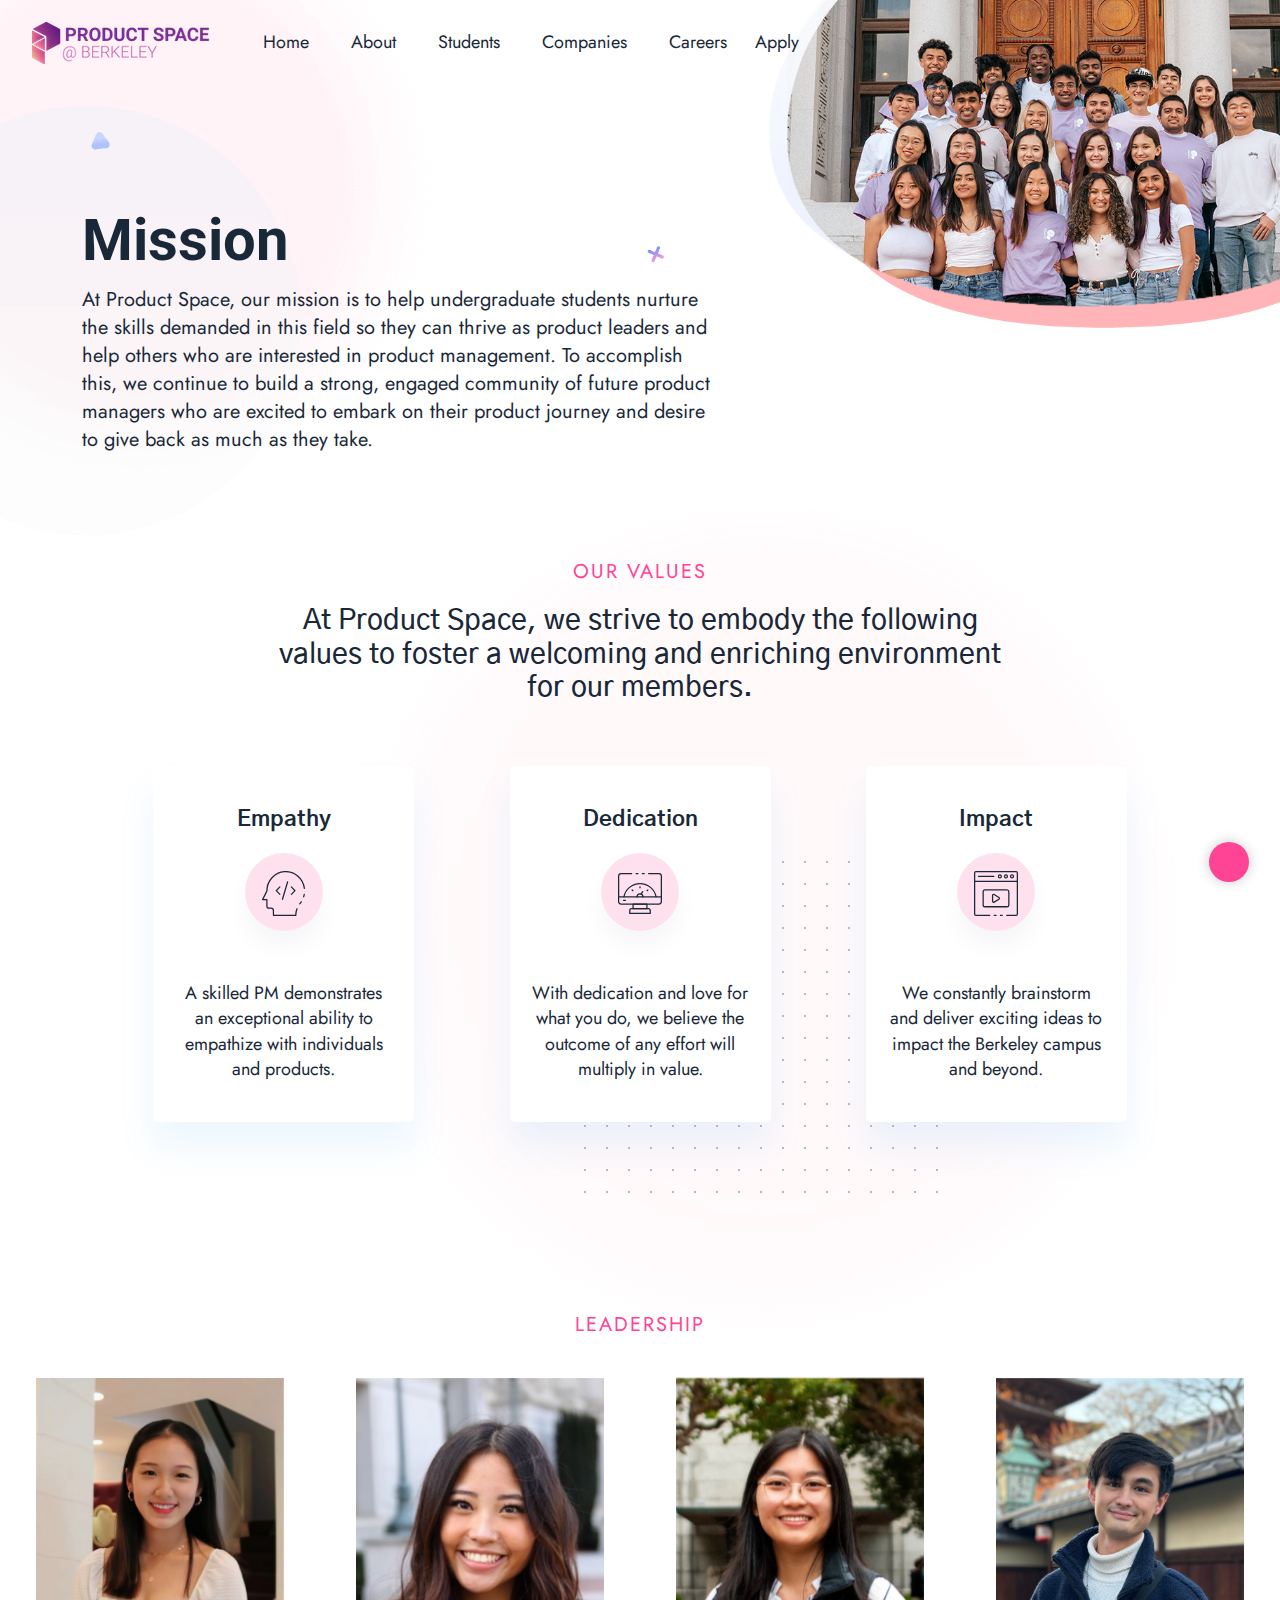
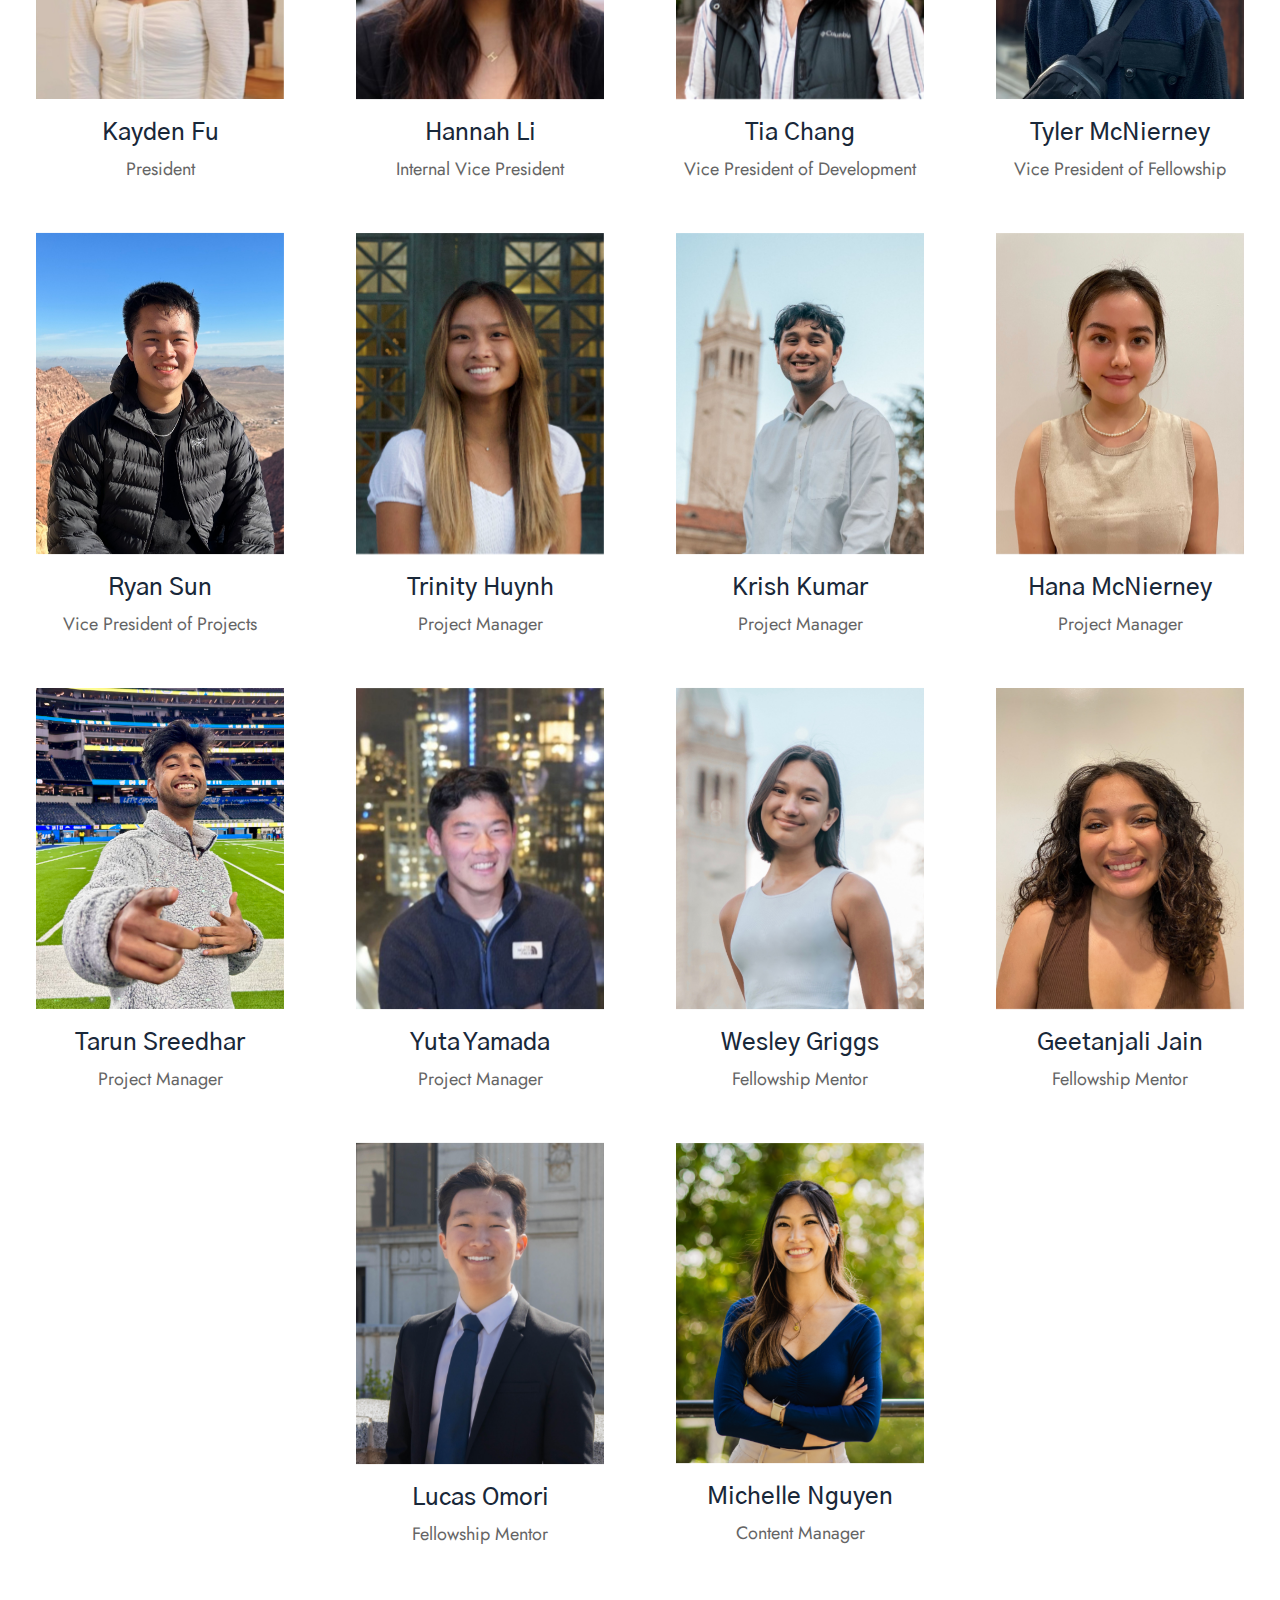
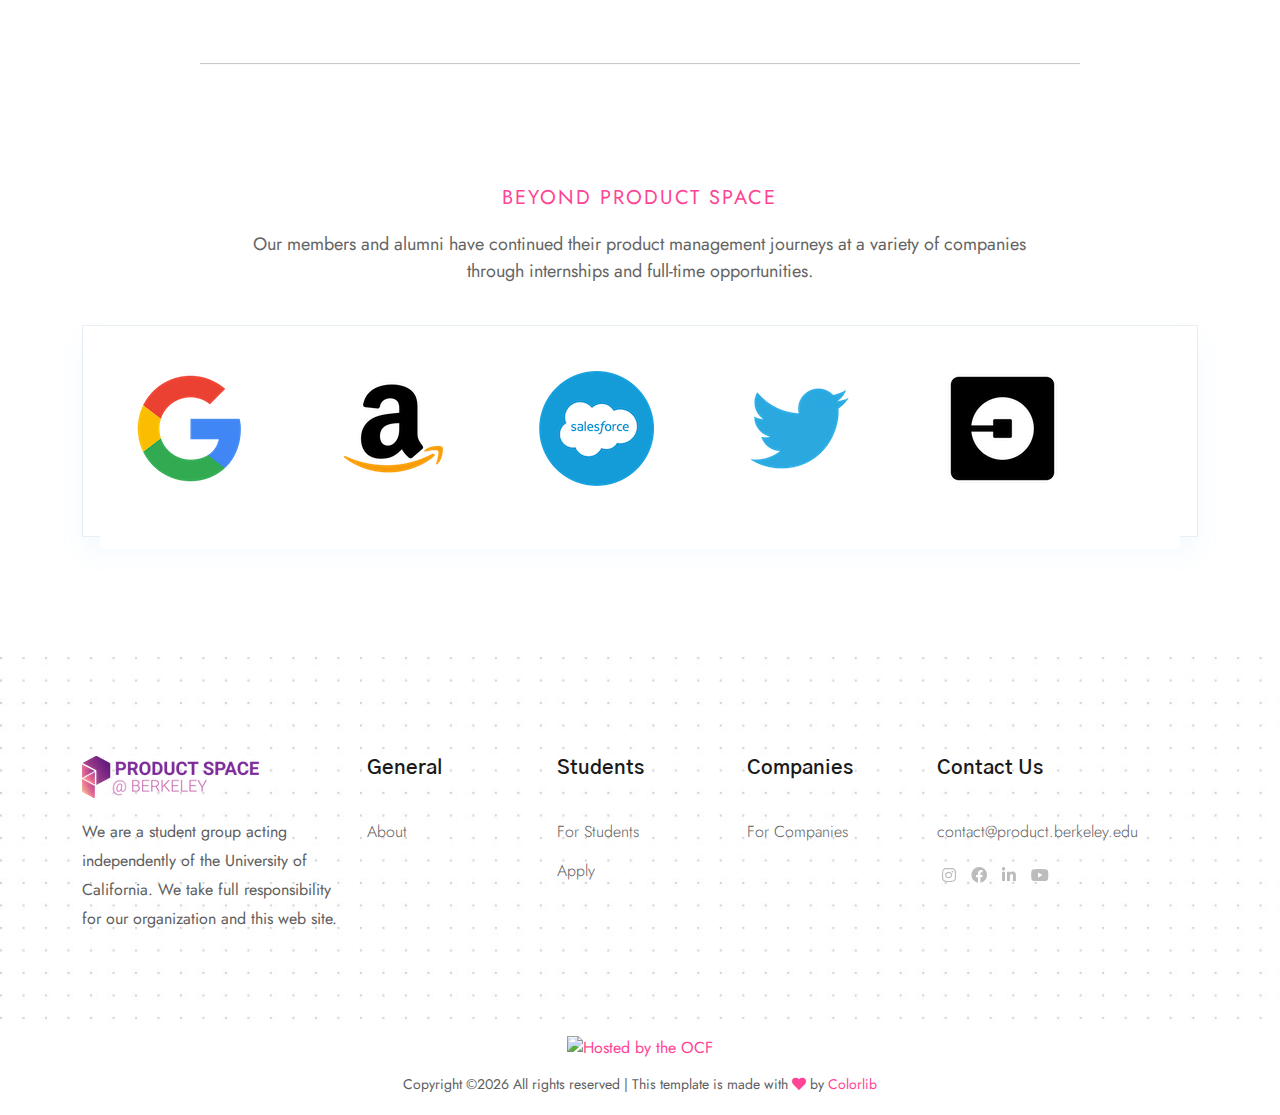
==== commit 60415ba6: "add nice and toasty landing page" ====
--- a/about.html
+++ b/about.html
@@ -295,7 +295,7 @@
                             <div class="row justify-content-around mb-15">
                                 <div class="col-xl-3 col-lg-5 col-md-6 col-sm-6">
                                     <div class="section-tittle container">
-                                        <img src="assets/img/profiles/tarun.png" style="width: 100%" class="section-tittle image" alt="Avatar">
+                                        <img src="assets/img/profiles/tarun.jpg" style="width: 100%" class="section-tittle image" alt="Avatar">
                                         <div class="section-tittle middle">
                                             <div class="container-fluid">
                                                 <a href="https://www.linkedin.com/in/tarun-sreedhar/" target="blank">
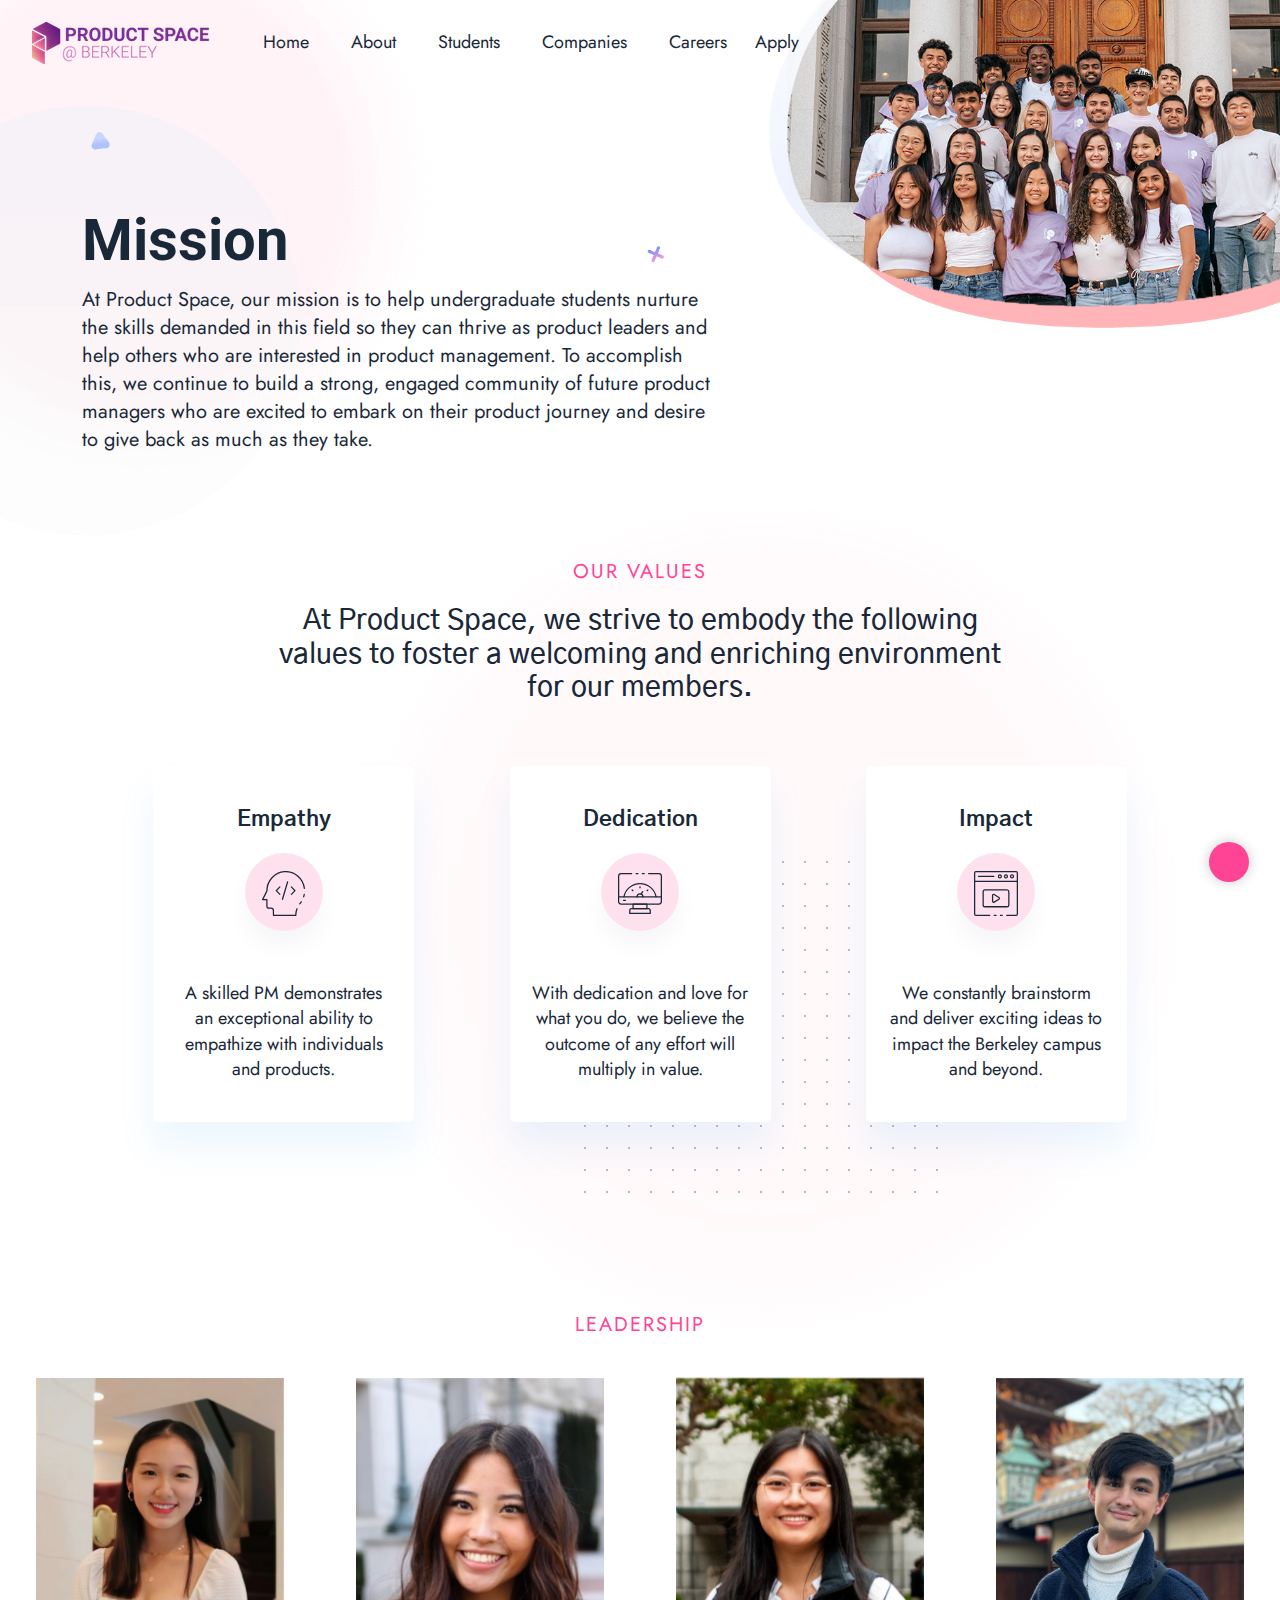
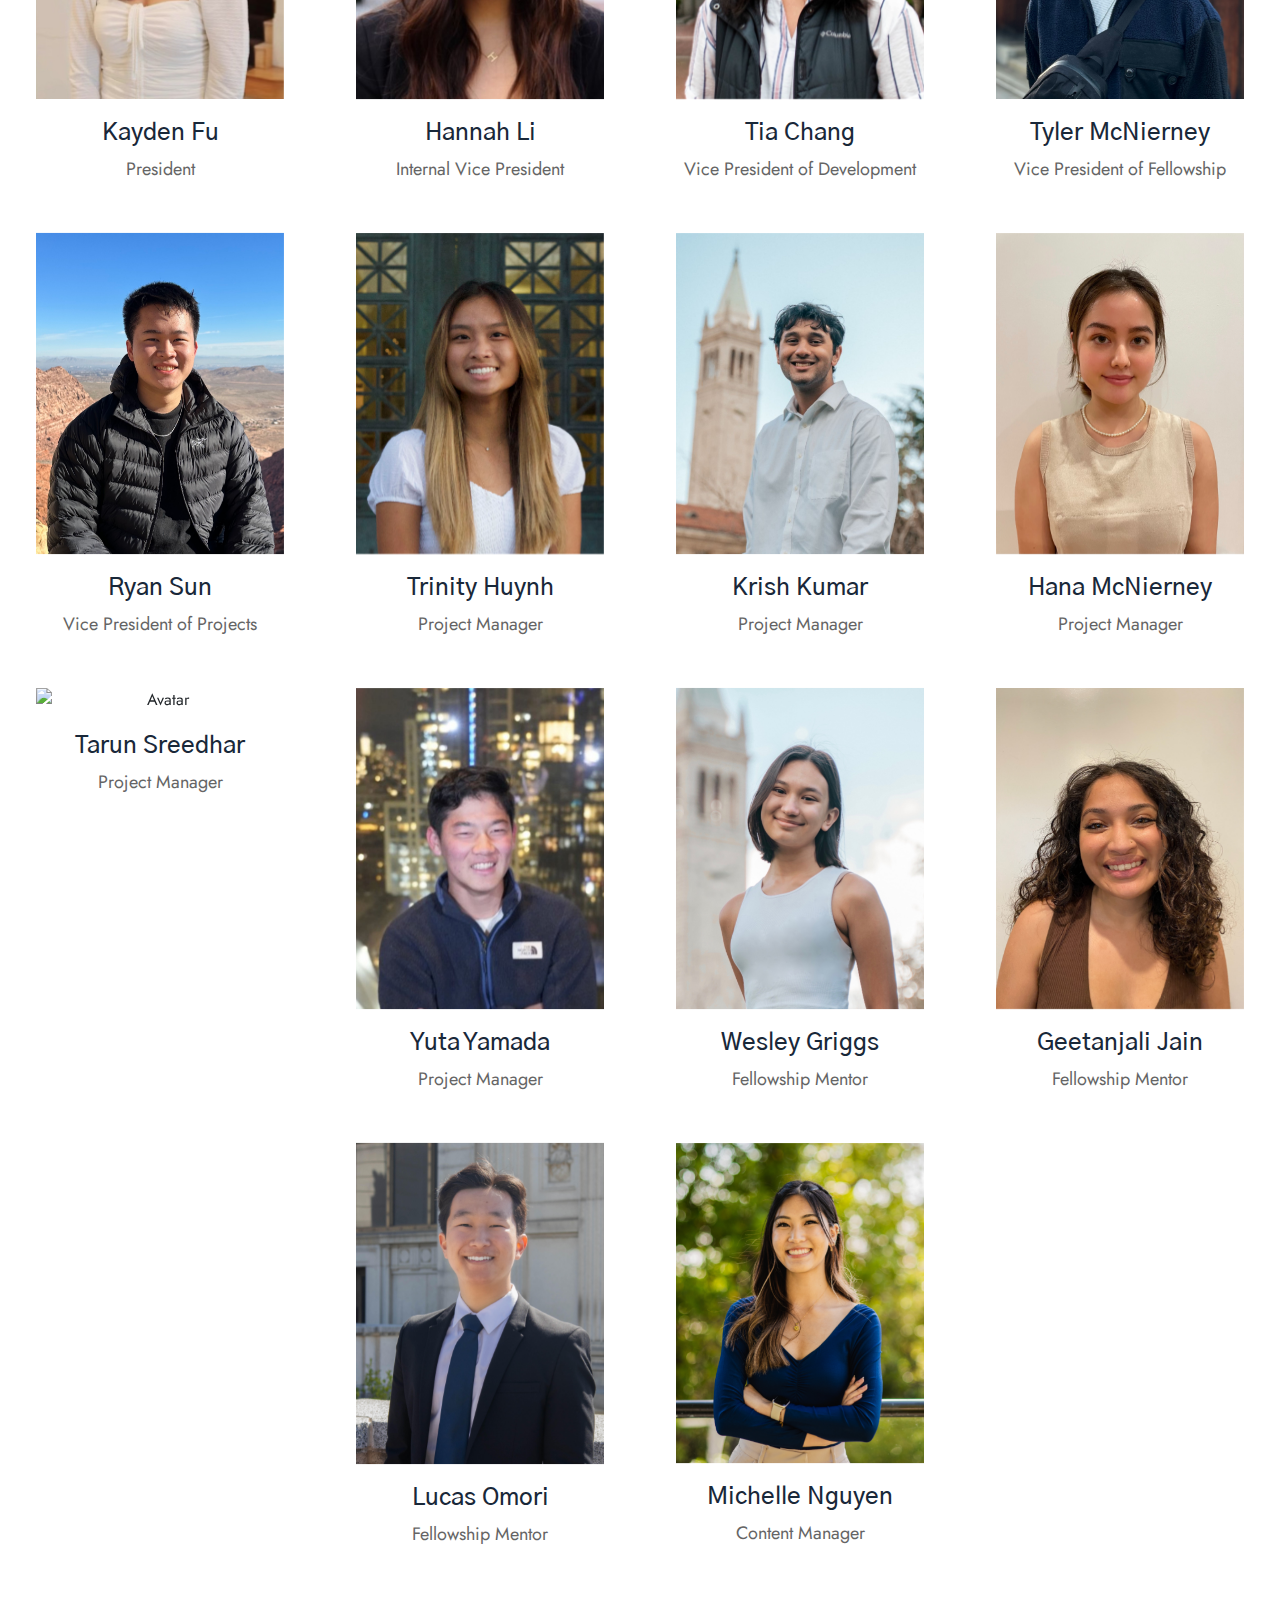
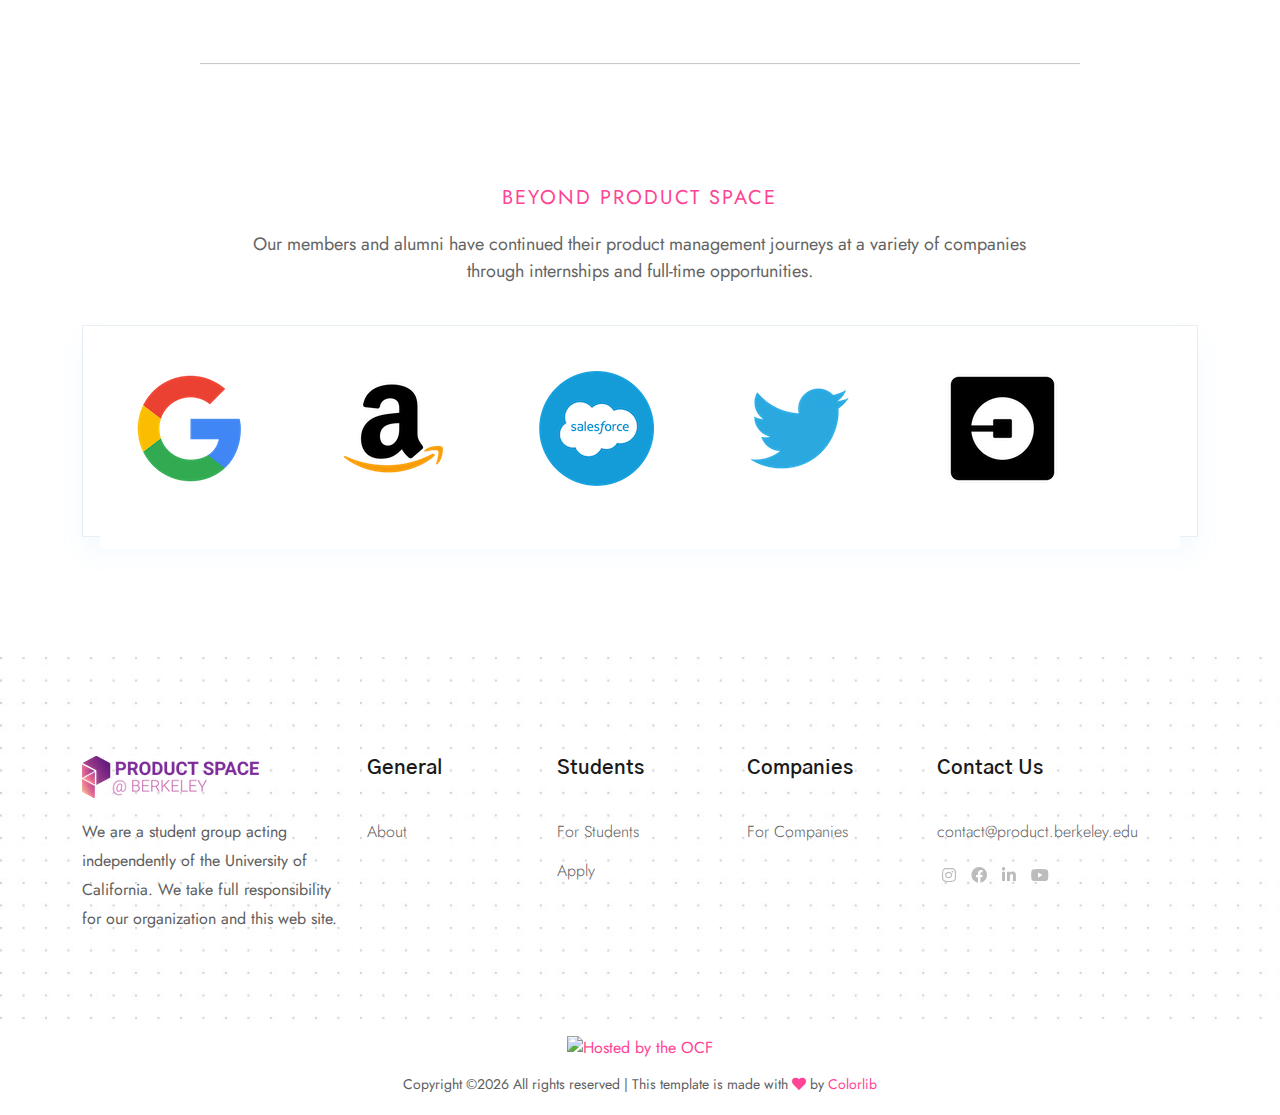
==== commit dd2023cf: "Revert "add nice and toasty landing page"" ====
--- a/about.html
+++ b/about.html
@@ -295,7 +295,7 @@
                             <div class="row justify-content-around mb-15">
                                 <div class="col-xl-3 col-lg-5 col-md-6 col-sm-6">
                                     <div class="section-tittle container">
-                                        <img src="assets/img/profiles/tarun.jpg" style="width: 100%" class="section-tittle image" alt="Avatar">
+                                        <img src="assets/img/profiles/tarun.png" style="width: 100%" class="section-tittle image" alt="Avatar">
                                         <div class="section-tittle middle">
                                             <div class="container-fluid">
                                                 <a href="https://www.linkedin.com/in/tarun-sreedhar/" target="blank">
